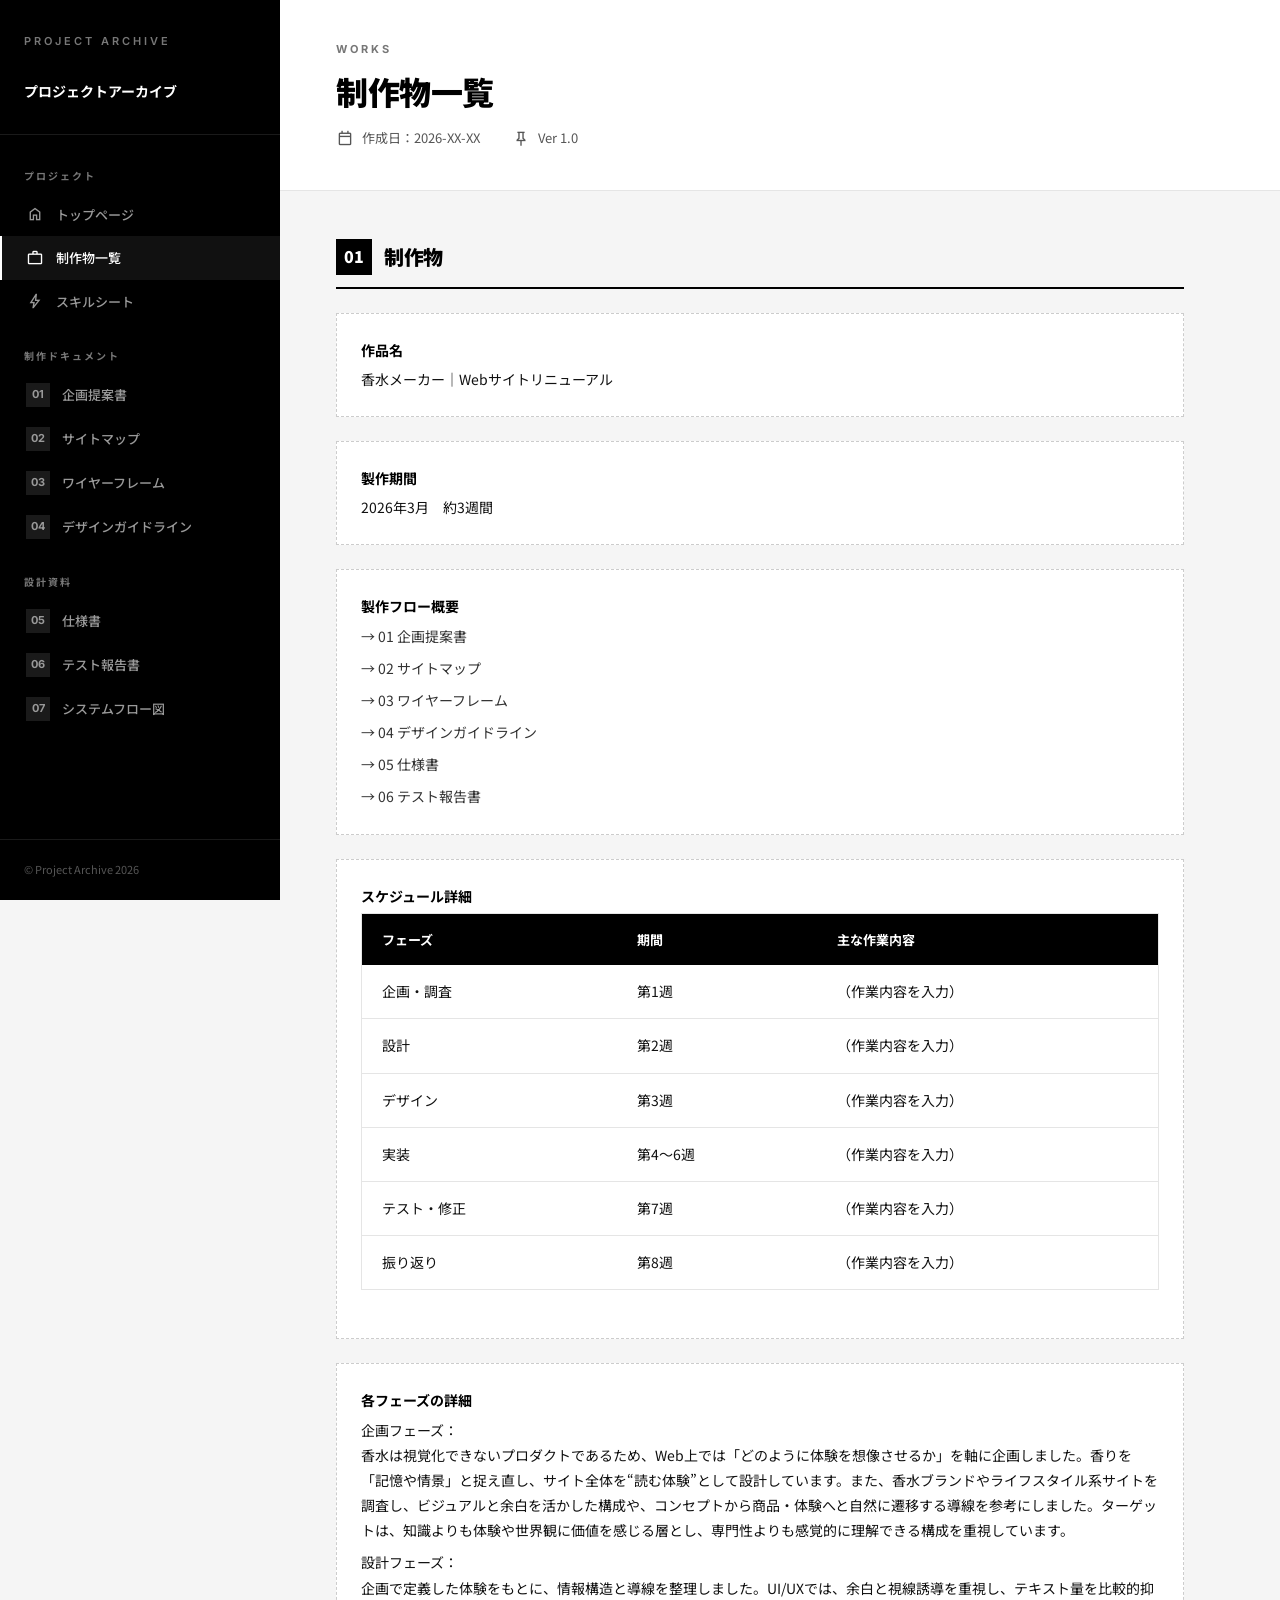
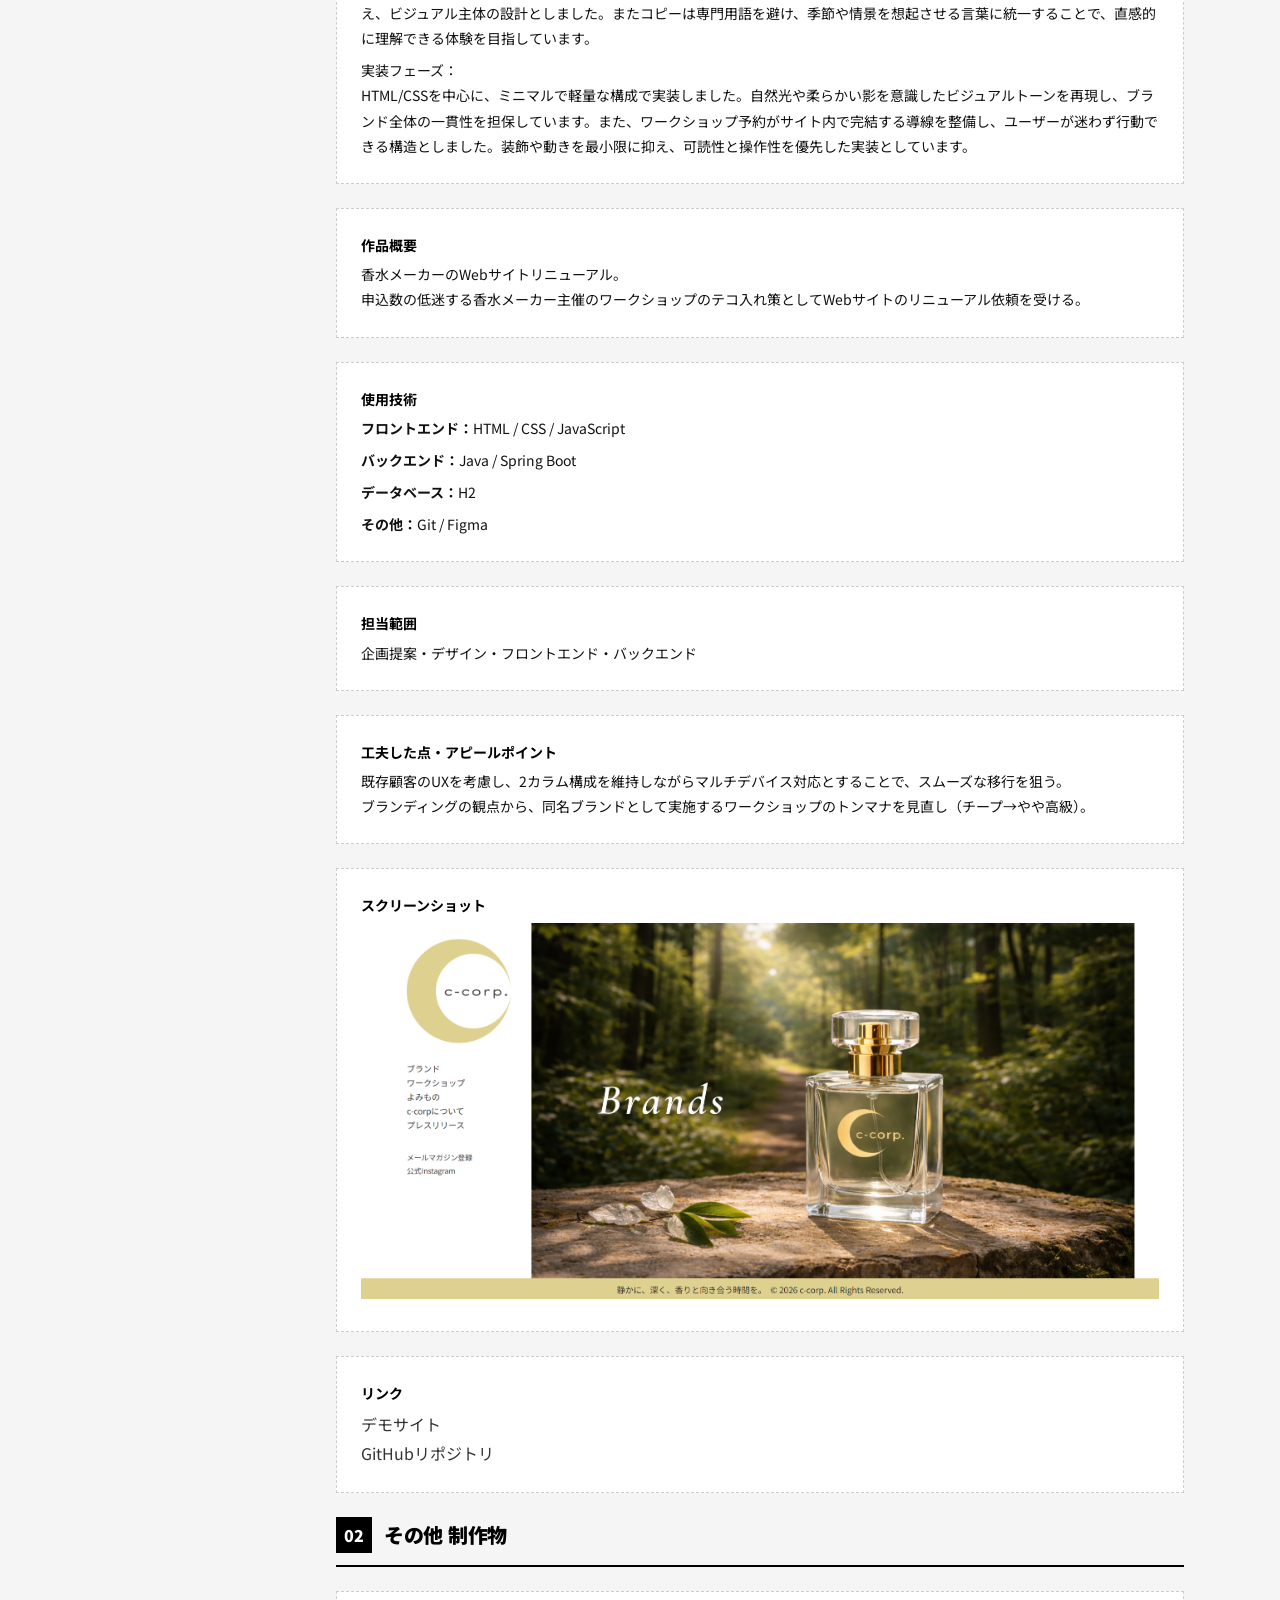
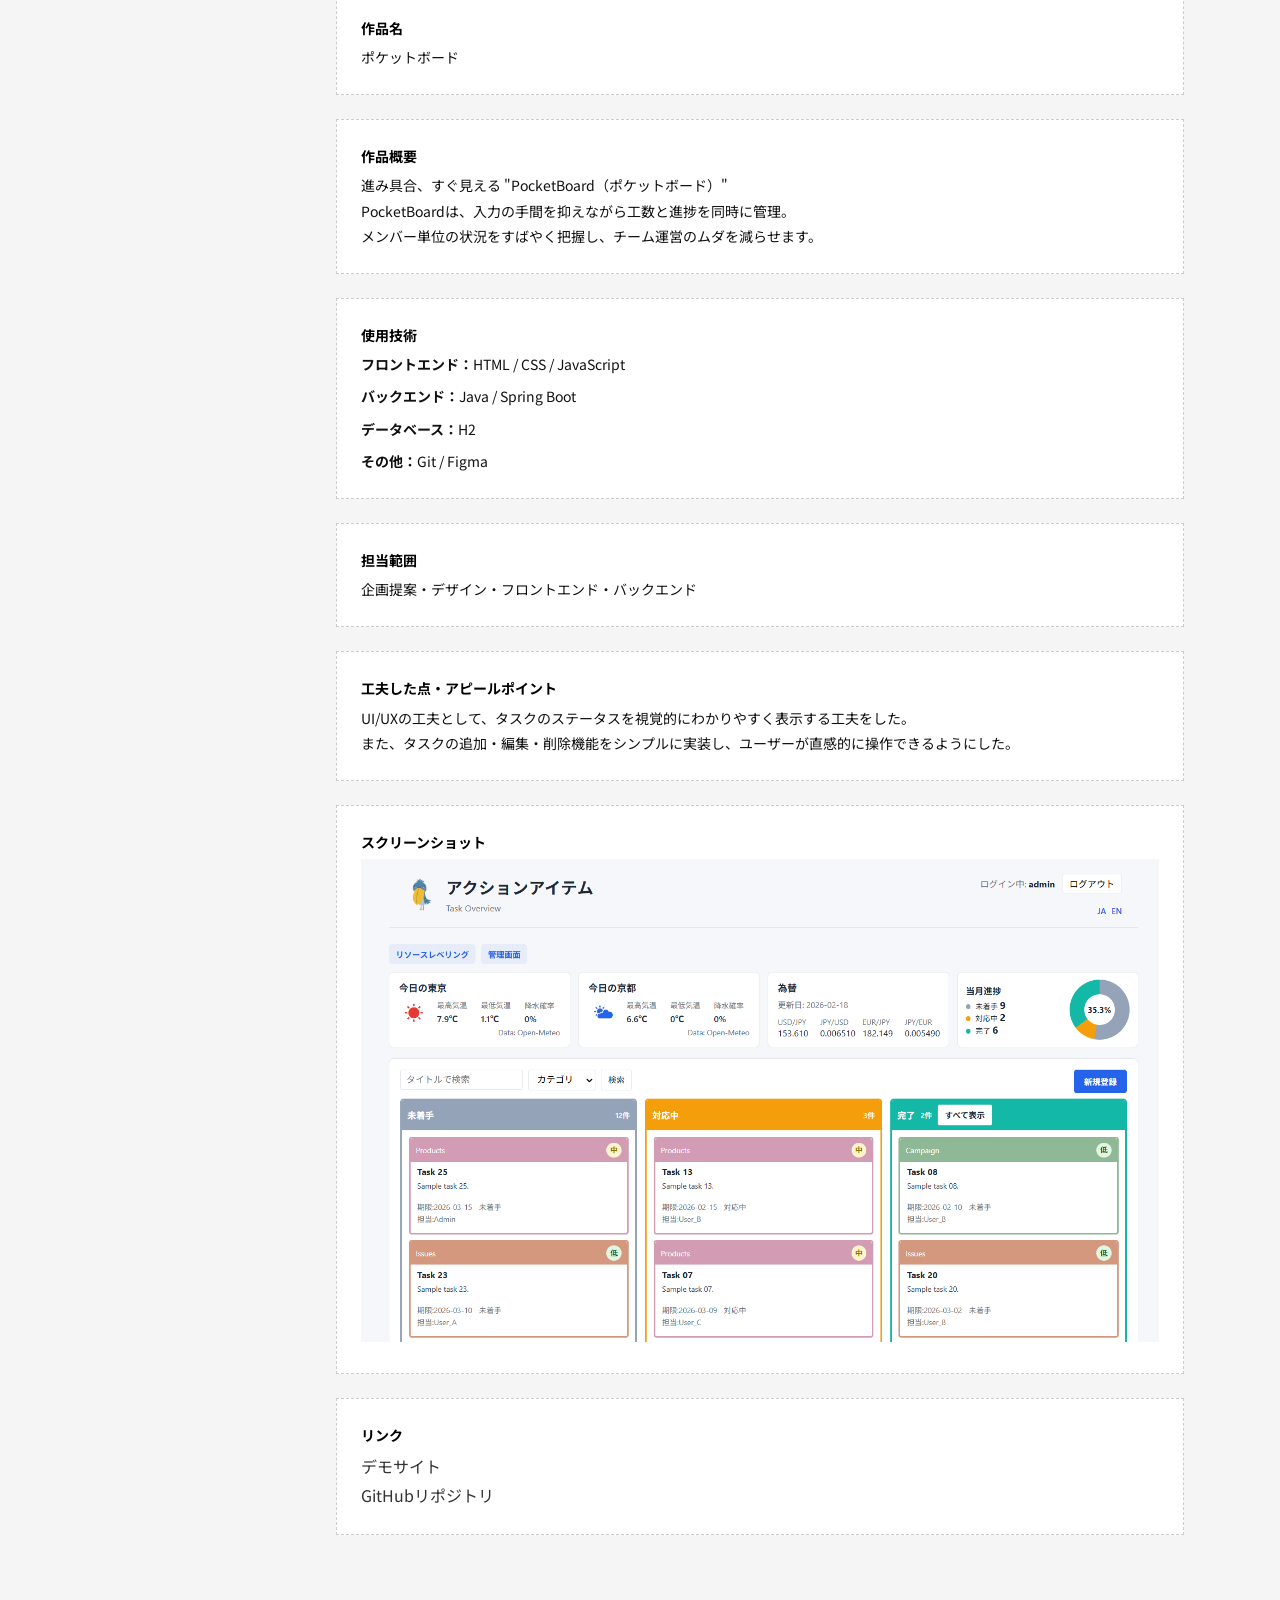
==== works.html @ fde3654e "システムフロー図追加" ====
<!DOCTYPE html>
<html lang="ja">

<head>
  <meta charset="UTF-8">
  <meta name="viewport" content="width=device-width, initial-scale=1.0">
  <title>制作物一覧 - プロジェクトアーカイブ</title>
  <link rel="stylesheet"
    href="https://fonts.googleapis.com/css2?family=Material+Symbols+Outlined:opsz,wght,FILL,GRAD@20..48,100..700,0..1,-50..200">
  <link rel="stylesheet" href="css/style.css">
</head>

<body>
  <button class="hamburger" aria-label="メニュー">
    <span></span><span></span><span></span>
  </button>

  <div class="page-wrapper">
    <aside class="sidebar" data-nav-level="root"></aside>

    <main class="main-content">
      <header class="doc-header">
        <div class="doc-category">WORKS</div>
        <h1 class="doc-title">制作物一覧</h1>
        <div class="doc-meta">
          <span><span class="material-symbols-outlined icon-sm">calendar_today</span> 作成日：2026-XX-XX</span>
          <span><span class="material-symbols-outlined icon-sm">push_pin</span> Ver 1.0</span>
        </div>
      </header>

      <div class="doc-body">


        <section class="section">
          <h2 class="section-title"><span class="section-icon"><span class="nav-number">01</span></span> 制作物</h2>

          <div class="fill-block">
            <div class="fill-label">作品名</div>
            <p>香水メーカー｜Webサイトリニューアル</p>
          </div>
          <div class="fill-block">
            <div class="fill-label">製作期間</div>
            <p>2026年3月　約3週間</p>
          </div>
          <div class="fill-block">
            <div class="fill-label">製作フロー概要</div>
            <p><a href="./docs/01-proposal.html">→ 01 企画提案書</a></p>
            <p><a href="./docs/02-sitemap.html">→ 02 サイトマップ</a></p>
            <p><a href="./docs/03-wireframe.html">→ 03 ワイヤーフレーム</a></p>
            <p><a href="./docs/04-design-guide.html">→ 04 デザインガイドライン</a></p>
            <p><a href="./docs/05-specification.html">→ 05 仕様書</a></p>
            <p><a href="./docs/06-test-report.html">→ 06 テスト報告書</a></p>
          </div>
          <div class="fill-block">
            <div class="fill-label">スケジュール詳細</div>
            <table class="doc-table">
              <thead>
                <tr>
                  <th>フェーズ</th>
                  <th>期間</th>
                  <th>主な作業内容</th>
                </tr>
              </thead>
              <tbody>
                <tr>
                  <td>企画・調査</td>
                  <td>第1週</td>
                  <td>（作業内容を入力）</td>
                </tr>
                <tr>
                  <td>設計</td>
                  <td>第2週</td>
                  <td>（作業内容を入力）</td>
                </tr>
                <tr>
                  <td>デザイン</td>
                  <td>第3週</td>
                  <td>（作業内容を入力）</td>
                </tr>
                <tr>
                  <td>実装</td>
                  <td>第4〜6週</td>
                  <td>（作業内容を入力）</td>
                </tr>
                <tr>
                  <td>テスト・修正</td>
                  <td>第7週</td>
                  <td>（作業内容を入力）</td>
                </tr>
                <tr>
                  <td>振り返り</td>
                  <td>第8週</td>
                  <td>（作業内容を入力）</td>
                </tr>
              </tbody>
            </table>
          </div>
          <div class="fill-block">
            <div class="fill-label">各フェーズの詳細</div>
            <p>
              企画フェーズ：<br>香水は視覚化できないプロダクトであるため、Web上では「どのように体験を想像させるか」を軸に企画しました。香りを「記憶や情景」と捉え直し、サイト全体を“読む体験”として設計しています。また、香水ブランドやライフスタイル系サイトを調査し、ビジュアルと余白を活かした構成や、コンセプトから商品・体験へと自然に遷移する導線を参考にしました。ターゲットは、知識よりも体験や世界観に価値を感じる層とし、専門性よりも感覚的に理解できる構成を重視しています。
            </p>
            <p>
              設計フェーズ：<br>企画で定義した体験をもとに、情報構造と導線を整理しました。UI/UXでは、余白と視線誘導を重視し、テキスト量を比較的抑え、ビジュアル主体の設計としました。またコピーは専門用語を避け、季節や情景を想起させる言葉に統一することで、直感的に理解できる体験を目指しています。
            </p>
            <p>
              実装フェーズ：<br>HTML/CSSを中心に、ミニマルで軽量な構成で実装しました。自然光や柔らかい影を意識したビジュアルトーンを再現し、ブランド全体の一貫性を担保しています。また、ワークショップ予約がサイト内で完結する導線を整備し、ユーザーが迷わず行動できる構造としました。装飾や動きを最小限に抑え、可読性と操作性を優先した実装としています。
            </p>
          </div>

          <div class="fill-block">
            <div class="fill-label">作品概要</div>
            <p>香水メーカーのWebサイトリニューアル。<br>
              申込数の低迷する香水メーカー主催のワークショップのテコ入れ策としてWebサイトのリニューアル依頼を受ける。</p>
          </div>

          <div class="fill-block">
            <div class="fill-label">使用技術</div>
            <p><strong>フロントエンド：</strong>HTML / CSS / JavaScript</p>
            <p><strong>バックエンド：</strong>Java / Spring Boot</p>
            <p><strong>データベース：</strong>H2</p>
            <p><strong>その他：</strong>Git / Figma</p>
          </div>

          <div class="fill-block">
            <div class="fill-label">担当範囲</div>
            <p>企画提案・デザイン・フロントエンド・バックエンド</p>
          </div>

          <div class="fill-block">
            <div class="fill-label">工夫した点・アピールポイント</div>
            <p>
              既存顧客のUXを考慮し、2カラム構成を維持しながらマルチデバイス対応とすることで、スムーズな移行を狙う。<br>
              ブランディングの観点から、同名ブランドとして実施するワークショップのトンマナを見直し（チープ→やや高級）。
            </p>
          </div>

          <div class="fill-block">
            <div class="fill-label">スクリーンショット</div>
            <img src="image/SS_ccorp.png">
          </div>

          <div class="fill-block">
            <div class="fill-label">リンク</div>
            <a href="https://202510-aw-noguchi.github.io/perfume_202603/index.html">デモサイト</a><br>
            <a href="#">GitHubリポジトリ</a>
          </div>

          <h2 class="section-title"><span class="section-icon"><span class="nav-number">02</span></span>その他 制作物</h2>

          <div class="fill-block">
            <div class="fill-label">作品名</div>
            <p>ポケットボード</p>
          </div>

          <div class="fill-block">
            <div class="fill-label">作品概要</div>
            <p>進み具合、すぐ見える "PocketBoard（ポケットボード）"<br>
              PocketBoardは、入力の手間を抑えながら工数と進捗を同時に管理。<br>
              メンバー単位の状況をすばやく把握し、チーム運営のムダを減らせます。</p>
          </div>

          <div class="fill-block">
            <div class="fill-label">使用技術</div>
            <p><strong>フロントエンド：</strong>HTML / CSS / JavaScript</p>
            <p><strong>バックエンド：</strong>Java / Spring Boot</p>
            <p><strong>データベース：</strong>H2</p>
            <p><strong>その他：</strong>Git / Figma</p>
          </div>

          <div class="fill-block">
            <div class="fill-label">担当範囲</div>
            <p>企画提案・デザイン・フロントエンド・バックエンド</p>
          </div>

          <div class="fill-block">
            <div class="fill-label">工夫した点・アピールポイント</div>
            <p>
              UI/UXの工夫として、タスクのステータスを視覚的にわかりやすく表示する工夫をした。<br>
              また、タスクの追加・編集・削除機能をシンプルに実装し、ユーザーが直感的に操作できるようにした。
            </p>
          </div>

          <div class="fill-block">
            <div class="fill-label">スクリーンショット</div>
            <img src="image/SS_pocketboard.png">
          </div>

          <div class="fill-block">
            <div class="fill-label">リンク</div>
            <a href="#">デモサイト</a><br>
            <a href="https://github.com/202510-aw-noguchi/Task-List">GitHubリポジトリ</a>
          </div>
        </section>

      </div>
    </main>
  </div>

  <script src="js/main.js"></script>
</body>

</html>
---- css/style.css ----
/* ============================================================
    プロジェクトアーカイブテンプレート 共通CSS
    Modern Simple Design - Black, White, Gray
   ============================================================ */

@import url('https://fonts.googleapis.com/css2?family=Noto+Sans+JP:wght@300;400;500;700;900&family=Inter:wght@400;500;600;700;800&display=swap');

/* --- CSS Variables --- */
:root {
  --black: #000000;
  --gray-900: #111111;
  --gray-800: #1a1a1a;
  --gray-700: #333333;
  --gray-600: #555555;
  --gray-500: #777777;
  --gray-400: #999999;
  --gray-300: #cccccc;
  --gray-200: #e5e5e5;
  --gray-100: #f5f5f5;
  --white: #ffffff;
  --text: var(--gray-900);
  --text-light: var(--gray-600);
  --text-muted: var(--gray-400);
  --bg: var(--white);
  --bg-gray: var(--gray-100);
  --border: var(--gray-200);
  --border-dark: var(--gray-300);
  --font-ja: 'Noto Sans JP', sans-serif;
  --font-en: 'Inter', sans-serif;
  --sidebar-width: 280px;
}

/* --- Reset & Base --- */
*, *::before, *::after { box-sizing: border-box; margin: 0; padding: 0; }

html { font-size: 16px; scroll-behavior: smooth; }

body {
  font-family: var(--font-ja);
  color: var(--text);
  background: var(--bg-gray);
  line-height: 1.8;
  -webkit-font-smoothing: antialiased;
}

img { max-width: 100%; height: auto; }
a { color: var(--gray-700); text-decoration: none; transition: color 0.2s; }
a:hover { color: var(--black); }
p + p { margin-top: 0.5em; }

/* --- Layout --- */
.page-wrapper {
  display: flex;
  min-height: 100vh;
}

/* --- Sidebar --- */
.sidebar {
  position: fixed;
  top: 0;
  left: 0;
  width: var(--sidebar-width);
  height: 100vh;
  background: var(--black);
  color: var(--white);
  overflow-y: auto;
  z-index: 100;
  display: flex;
  flex-direction: column;
}

.sidebar-header {
  padding: 32px 24px;
  border-bottom: 1px solid var(--gray-800);
}

.sidebar-header .logo {
  font-family: var(--font-en);
  font-size: 11px;
  font-weight: 600;
  letter-spacing: 3px;
  text-transform: uppercase;
  color: var(--gray-500);
  margin-bottom: 8px;
}

.sidebar-header .project-name {
  font-size: 14px;
  font-weight: 700;
  line-height: 1.5;
  color: var(--white);
}

.sidebar-nav {
  flex: 1;
  padding: 24px 0;
}

.sidebar-nav .nav-group {
  margin-bottom: 16px;
}

.sidebar-nav .nav-group-title {
  font-size: 10px;
  font-weight: 700;
  letter-spacing: 2px;
  text-transform: uppercase;
  color: var(--gray-500);
  padding: 8px 24px 8px;
}

.sidebar-nav a {
  display: flex;
  align-items: center;
  gap: 12px;
  padding: 10px 24px;
  color: var(--gray-400);
  font-size: 13px;
  font-weight: 500;
  transition: all 0.15s;
  border-left: 2px solid transparent;
}

.sidebar-nav a:hover {
  color: var(--white);
  background: var(--gray-900);
}

.sidebar-nav a.active {
  color: var(--white);
  background: var(--gray-900);
  border-left-color: var(--white);
}

.sidebar-nav .nav-number {
  display: inline-flex;
  align-items: center;
  justify-content: center;
  width: 24px;
  height: 24px;
  background: var(--gray-800);
  font-family: var(--font-en);
  font-size: 11px;
  font-weight: 700;
  flex-shrink: 0;
}

.sidebar-footer {
  padding: 20px 24px;
  border-top: 1px solid var(--gray-800);
  font-size: 11px;
  color: var(--gray-600);
}

/* --- Main Content --- */
.main-content {
  flex: 1;
  margin-left: var(--sidebar-width);
  min-width: 0;
}

/* --- Document Header --- */
.doc-header {
  background: var(--white);
  border-bottom: 1px solid var(--border);
  padding: 40px 56px;
}

.doc-header .doc-category {
  font-family: var(--font-en);
  font-size: 11px;
  font-weight: 700;
  letter-spacing: 3px;
  text-transform: uppercase;
  color: var(--gray-500);
  margin-bottom: 12px;
}

.doc-header .doc-title {
  font-size: 32px;
  font-weight: 900;
  line-height: 1.2;
  color: var(--black);
  margin-bottom: 16px;
  letter-spacing: -0.5px;
}

.doc-header .doc-meta {
  display: flex;
  gap: 32px;
  font-size: 13px;
  color: var(--text-light);
}

.doc-header .doc-meta span {
  display: flex;
  align-items: center;
  gap: 8px;
}

/* --- Document Body --- */
.doc-body {
  padding: 48px 56px 96px;
  max-width: 960px;
}

/* --- Section --- */
.section {
  margin-bottom: 56px;
}

.section-title {
  font-size: 20px;
  font-weight: 900;
  color: var(--black);
  margin-bottom: 24px;
  padding-bottom: 12px;
  border-bottom: 2px solid var(--black);
  display: flex;
  align-items: center;
  gap: 12px;
  letter-spacing: -0.3px;
}

.section-title .section-icon {
  display: inline-flex;
  align-items: center;
  justify-content: center;
  width: 36px;
  height: 36px;
  background: var(--black);
  color: var(--white);
  font-size: 16px;
  flex-shrink: 0;
}

.subsection {
  margin-bottom: 36px;
}

.subsection-title {
  font-size: 16px;
  font-weight: 700;
  color: var(--text);
  margin-bottom: 16px;
  padding-left: 16px;
  border-left: 3px solid var(--black);
}

/* --- Fill Block (Template Input Area) --- */
.fill-block {
  background: var(--white);
  border: 1px dashed var(--gray-300);
  padding: 24px;
  margin-bottom: 24px;
  transition: border-color 0.2s;
}

.fill-block:hover {
  border-color: var(--gray-500);
}

.fill-block.completed {
  border-style: solid;
  border-color: var(--gray-700);
  background: var(--gray-100);
}

.fill-label {
  font-size: 14px;
  font-weight: 700;
  color: var(--black);
  margin-bottom: 4px;
  display: flex;
  align-items: center;
  gap: 8px;
}

.fill-label .required {
  font-size: 10px;
  font-weight: 700;
  color: var(--white);
  background: var(--black);
  padding: 2px 8px;
}

.fill-label .optional {
  font-size: 10px;
  font-weight: 700;
  color: var(--white);
  background: var(--gray-500);
  padding: 2px 8px;
}

.fill-block p {
  font-size: 14px;
  font-weight: 400;
}

.fill-hint {
  font-size: 13px;
  color: var(--text-light);
  margin-bottom: 12px;
  line-height: 1.6;
}

.fill-content {
  background: var(--gray-100);
  border: 1px solid var(--border);
  padding: 16px 20px;
  min-height: 48px;
  font-size: 14px;
  line-height: 1.7;
  color: var(--text-muted);
}

.fill-content p {
  margin-bottom: 8px;
}

.fill-content p:last-child {
  margin-bottom: 0;
}

/* Align server-side scope list with paragraph left edge */
.app-scope-list {
  margin: 0;
  padding-left: 0;
  list-style-position: inside;
  font-size: 14px;
  font-weight: 400;
}

.app-scope-list > li {
  margin-bottom: 8px;
}

.app-scope-list > li > ul {
  margin: 4px 0 0;
  padding-left: 1.5em;
}

.ascii-diagram {
  overflow-x: auto;
}

.ascii-diagram pre {
  font-family: 'Courier New', Courier, monospace;
  white-space: pre;
  font-size: 13px;
  line-height: 1.4;
  margin: 0;
  overflow-x: auto;
}

.code-block {
  overflow-x: auto;
}

.code-block pre {
  font-family: 'Courier New', Courier, monospace;
  white-space: pre;
  font-size: 13px;
  line-height: 1.6;
  margin: 0;
  overflow-x: auto;
}

.code-block .comment {
  color: #6a9955;
}

.code-block .keyword {
  color: #569cd6;
  font-weight: bold;
}

/* --- Prompt Box (Gemini Style) --- */
.prompt-box {
  background: linear-gradient(135deg, #4285F4 0%, #9B72CB 50%, #D96570 100%);
  border: none;
  padding: 24px;
  margin-top: 16px;
  font-size: 13px;
  color: white;
}

.prompt-box .prompt-title {
  font-weight: 700;
  color: white;
  margin-bottom: 12px;
  display: flex;
  align-items: center;
  gap: 8px;
  font-size: 12px;
  letter-spacing: 1px;
  text-transform: uppercase;
}

.prompt-box .prompt-text {
  background: rgba(0, 0, 0, 0.35);
  border: none;
  padding: 18px 20px;
  font-size: 13px;
  color: white;
  line-height: 1.8;
  white-space: pre-wrap;
  margin-top: 8px;
  cursor: pointer;
  transition: background 0.2s;
}

.prompt-box .prompt-text:hover {
  background: rgba(0, 0, 0, 0.45);
}

.prompt-box .prompt-note {
  font-size: 12px;
  color: rgba(255, 255, 255, 0.8);
  margin-top: 12px;
}

/* --- Table --- */
.doc-table {
  width: 100%;
  border-collapse: collapse;
  font-size: 14px;
  margin-bottom: 24px;
  background: var(--white);
  border: 1px solid var(--border);
}

.doc-table thead th {
  background: var(--black);
  color: var(--white);
  font-weight: 700;
  padding: 14px 20px;
  text-align: left;
  font-size: 13px;
}

.doc-table tbody td {
  padding: 14px 20px;
  border-bottom: 1px solid var(--border);
  vertical-align: top;
}

.doc-table tbody tr:last-child td {
  border-bottom: none;
}

.doc-table tbody tr:hover {
  background: var(--gray-100);
}

/* template row */
.doc-table .template-row td {
  color: var(--text-muted);
  font-style: italic;
}

/* --- Status Badge --- */
.badge {
  display: inline-flex;
  align-items: center;
  padding: 4px 12px;
  font-size: 11px;
  font-weight: 700;
}

.badge-must { background: var(--black); color: var(--white); }
.badge-should { background: var(--gray-600); color: var(--white); }
.badge-could { background: var(--gray-300); color: var(--gray-700); }

/* --- Card Grid --- */
.card-grid {
  display: grid;
  grid-template-columns: repeat(auto-fill, minmax(280px, 1fr));
  gap: 24px;
  margin-bottom: 24px;
}

.card {
  background: var(--white);
  border: 1px solid var(--border);
  padding: 28px;
  transition: border-color 0.2s, transform 0.2s;
}

.card:hover {
  border-color: var(--gray-500);
  transform: translateY(-2px);
}

.card-title {
  font-size: 16px;
  font-weight: 700;
  color: var(--black);
  margin-bottom: 10px;
}

.card-text {
  font-size: 13px;
  color: var(--text-light);
  line-height: 1.7;
}

/* --- Info Box --- */
.info-box {
  padding: 20px 24px;
  margin-bottom: 24px;
  font-size: 14px;
  border-left: 3px solid var(--black);
  background: var(--gray-100);
}

.info-box.info { border-left-color: var(--gray-700); }
.info-box.success { border-left-color: var(--gray-500); background: var(--gray-100); }
.info-box.warning { border-left-color: var(--gray-400); background: var(--gray-100); }
.info-box.danger { border-left-color: var(--black); background: var(--gray-100); }

.info-box strong {
  display: block;
  margin-bottom: 6px;
}

/* --- External Link Box (fill-block style) --- */
.external-link-box {
  background: var(--white);
  border: 1px dashed var(--gray-300);
  padding: 24px;
  margin-bottom: 24px;
  transition: border-color 0.2s;
}

.external-link-box:hover {
  border-color: var(--gray-500);
}

.external-link-box .external-link-box-title {
  font-size: 14px;
  font-weight: 700;
  color: var(--black);
  margin-bottom: 4px;
  display: flex;
  align-items: center;
  gap: 8px;
}

.external-link-box .external-link-box-title .material-symbols-outlined {
  font-size: 18px;
  color: var(--gray-500);
}

.external-link-box .external-link-box-desc {
  font-size: 13px;
  color: var(--text-light);
  margin-bottom: 12px;
  line-height: 1.6;
}

.external-link-box .external-link-input {
  display: inline-flex;
  align-items: stretch;
}

.external-link-box .external-link-input input {
  font-size: 13px;
  color: var(--text-muted);
  font-family: var(--font-en);
  background: var(--gray-100);
  border: 1px solid var(--border);
  padding: 0 14px;
  height: 40px;
  min-width: 280px;
  outline: none;
}

.external-link-box .external-link-input input:focus {
  border-color: var(--gray-400);
}

.external-link-box .link-btn {
  display: inline-flex;
  align-items: center;
  gap: 6px;
  background: var(--black);
  color: var(--white);
  padding: 0 16px;
  height: 40px;
  font-size: 13px;
  font-weight: 600;
  text-decoration: none;
  transition: background 0.2s;
  white-space: nowrap;
  margin-left: -1px;
}

.external-link-box .link-btn:hover {
  background: var(--gray-700);
  color: var(--white);
}

.external-link-box .link-btn .material-symbols-outlined {
  font-size: 16px;
}

/* --- Flow Chart --- */
.flow-chart {
  display: flex;
  align-items: center;
  gap: 12px;
  flex-wrap: wrap;
  margin-bottom: 24px;
}

.flow-step {
  background: var(--black);
  color: var(--white);
  padding: 10px 24px;
  font-size: 13px;
  font-weight: 700;
  white-space: nowrap;
}

.flow-arrow {
  color: var(--gray-400);
  font-size: 18px;
}

/* --- Progress --- */
.progress-bar {
  display: flex;
  gap: 4px;
  margin-bottom: 28px;
}

.progress-step {
  flex: 1;
  height: 4px;
  background: var(--gray-200);
}

.progress-step.done {
  background: var(--black);
}

.progress-step.current {
  background: var(--gray-500);
}

/* --- TOC (Table of Contents) --- */
.toc {
  background: var(--white);
  border: 1px solid var(--border);
  padding: 28px;
  margin-bottom: 36px;
}

.toc-title {
  font-size: 14px;
  font-weight: 700;
  color: var(--black);
  margin-bottom: 16px;
}

.toc-list {
  list-style: none;
  counter-reset: toc-counter;
}

.toc-list li {
  counter-increment: toc-counter;
}

.toc-list li a {
  display: flex;
  align-items: center;
  gap: 12px;
  padding: 8px 0;
  color: var(--text);
  font-size: 14px;
  border-bottom: 1px solid var(--gray-100);
  transition: color 0.2s;
}

.toc-list li a:hover {
  color: var(--black);
}

.toc-list li a::before {
  content: counter(toc-counter, decimal-leading-zero);
  font-family: var(--font-en);
  font-size: 12px;
  font-weight: 700;
  color: var(--gray-500);
  width: 28px;
  flex-shrink: 0;
}

/* --- Hamburger (mobile) --- */
.hamburger {
  display: none;
  position: fixed;
  top: 16px;
  left: 16px;
  z-index: 200;
  width: 48px;
  height: 48px;
  background: var(--black);
  border: none;
  cursor: pointer;
  flex-direction: column;
  align-items: center;
  justify-content: center;
  gap: 6px;
}

.hamburger span {
  display: block;
  width: 20px;
  height: 2px;
  background: var(--white);
  transition: all 0.3s;
}

/* --- Icon --- */
.icon-sm {
  font-size: 18px;
}

/* --- Responsive --- */
@media (max-width: 1024px) {
  :root {
    --sidebar-width: 260px;
  }
  .doc-header, .doc-body {
    padding-left: 36px;
    padding-right: 36px;
  }
}

@media (max-width: 768px) {
  .hamburger {
    display: flex;
  }

  .sidebar {
    transform: translateX(-100%);
    transition: transform 0.3s;
  }

  .sidebar.open {
    transform: translateX(0);
  }

  .main-content {
    margin-left: 0;
  }

  .doc-header {
    padding: 28px 24px;
    padding-top: 80px;
  }

  .doc-header .doc-title {
    font-size: 24px;
  }

  .doc-body {
    padding: 28px 24px 72px;
  }

  .doc-header .doc-meta {
    flex-direction: column;
    gap: 6px;
  }

  .card-grid {
    grid-template-columns: 1fr;
  }

  .flow-chart {
    flex-direction: column;
    align-items: flex-start;
  }

  .flow-arrow {
    transform: rotate(90deg);
  }
}

/* --- Print --- */
@media print {
  .sidebar, .hamburger { display: none !important; }
  .main-content { margin-left: 0 !important; }
  .prompt-box { break-inside: avoid; }
  .fill-block { break-inside: avoid; border-style: solid; }
  .doc-header { border-bottom: 2px solid #000; }
}
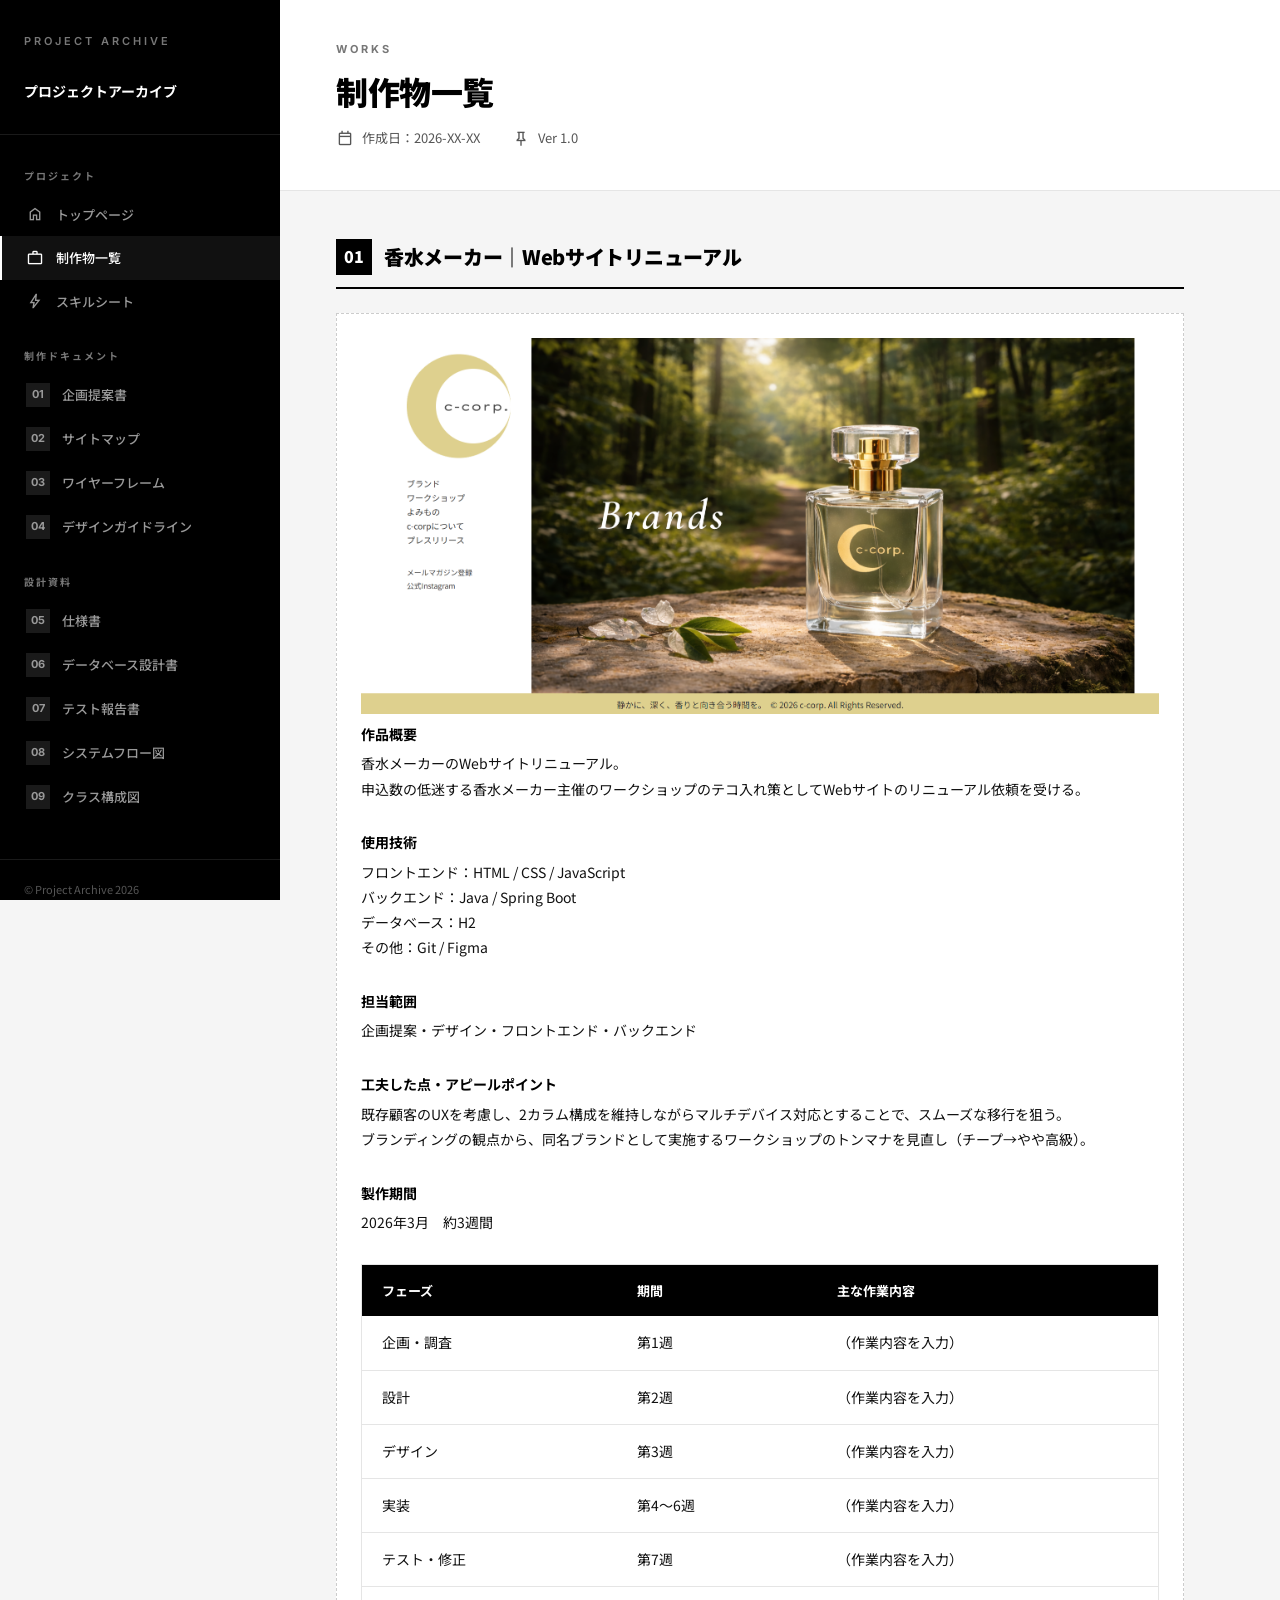
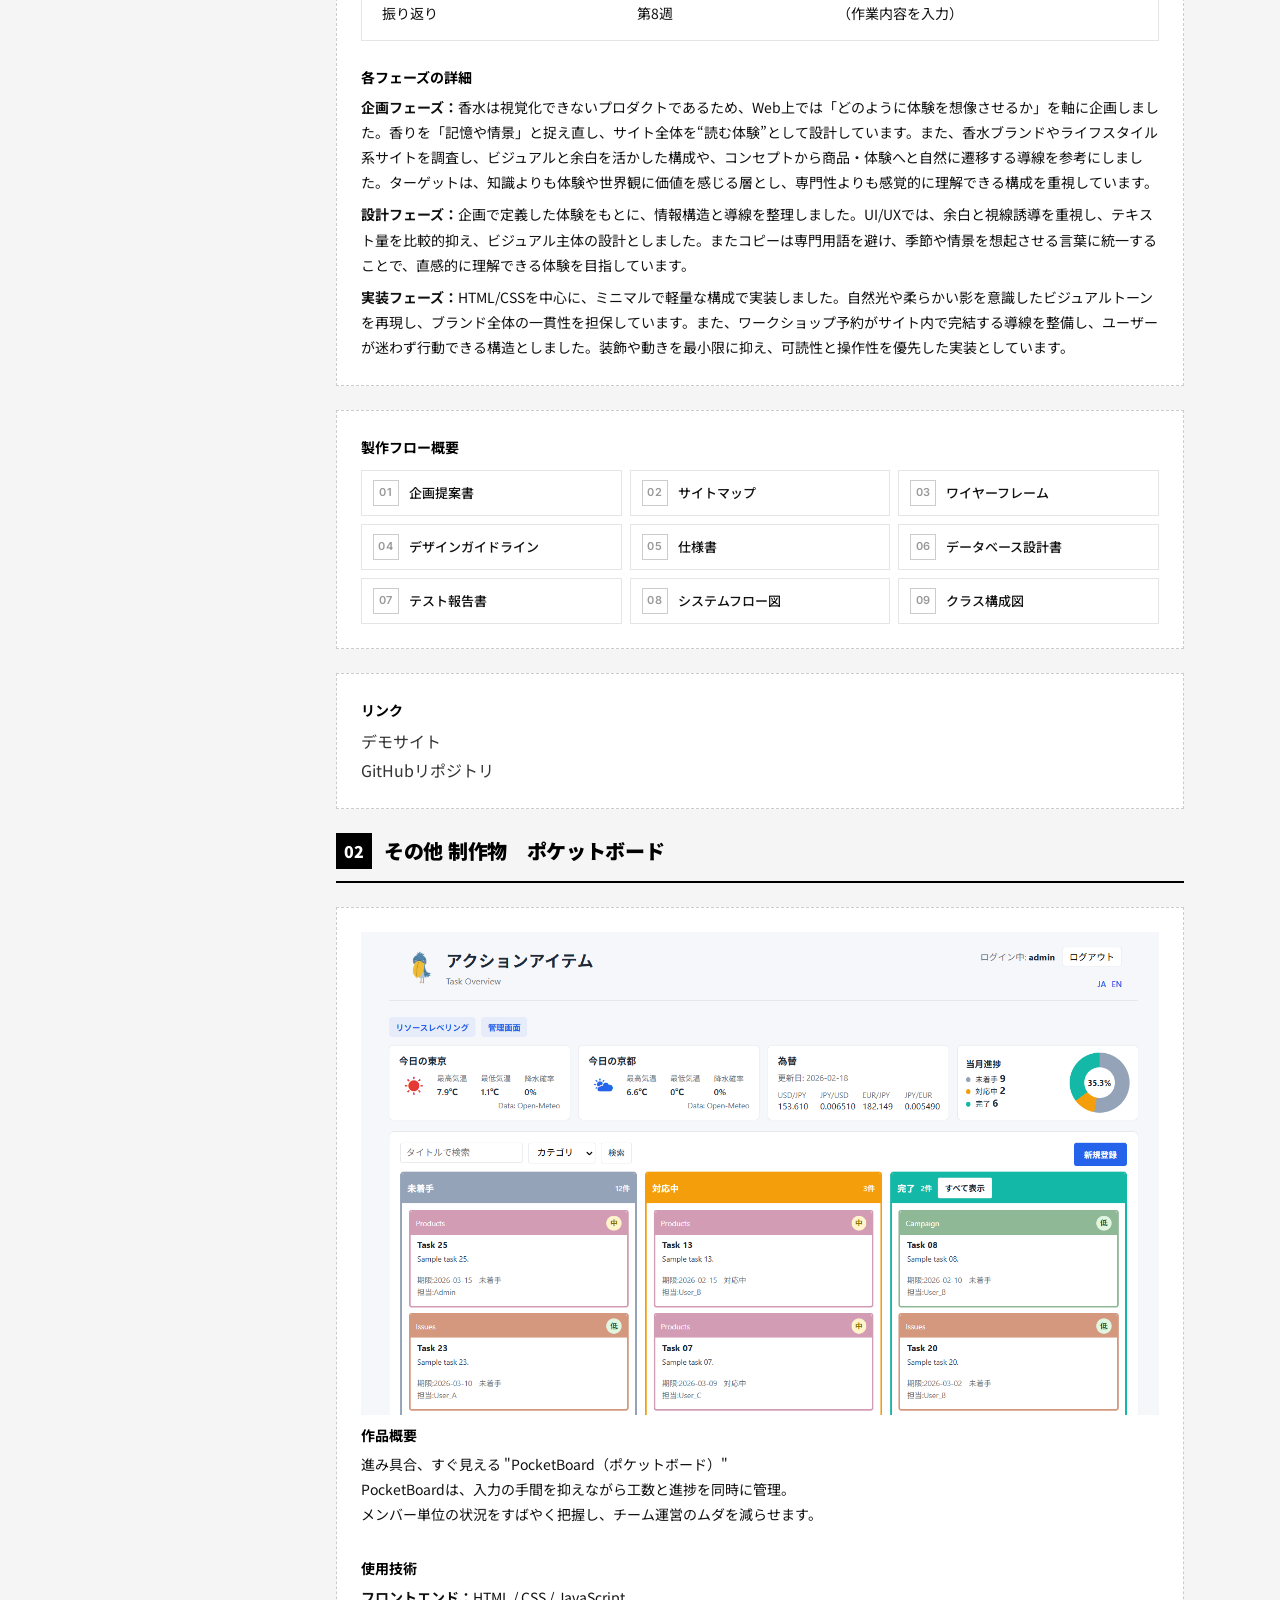
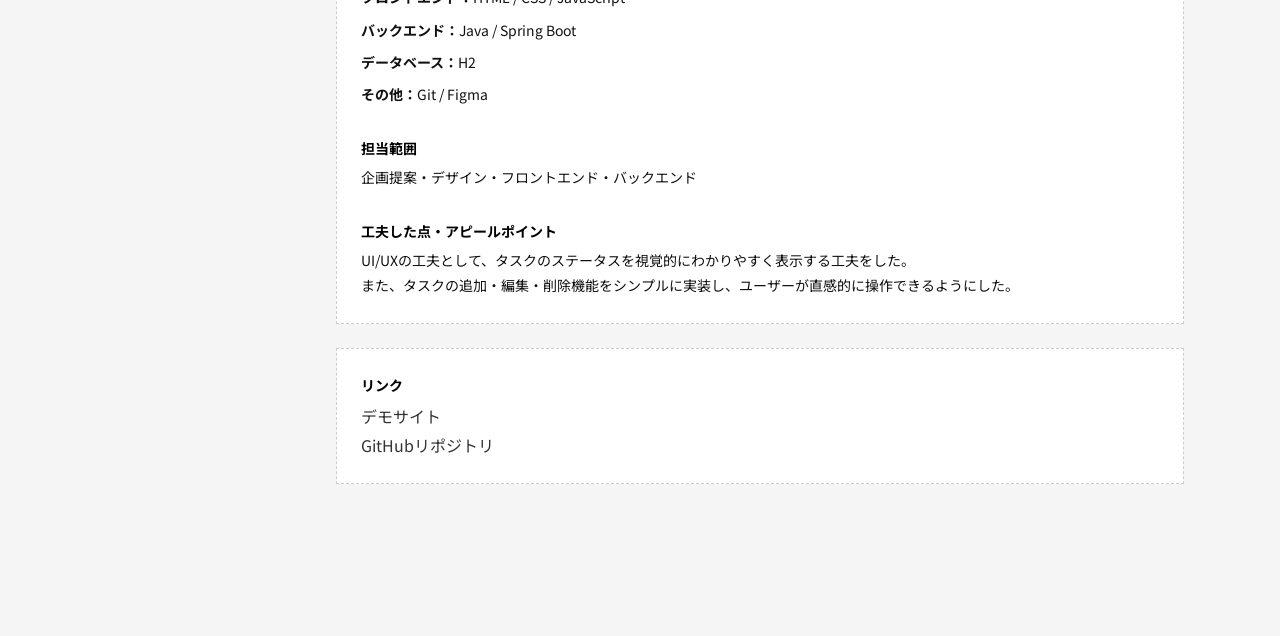
==== commit 4be3a7d6: "ナビゲーション調整" ====
--- a/works.html
+++ b/works.html
@@ -30,29 +30,37 @@
 
       <div class="doc-body">
 
-
         <section class="section">
-          <h2 class="section-title"><span class="section-icon"><span class="nav-number">01</span></span> 制作物</h2>
+          <h2 class="section-title"><span class="section-icon"><span class="nav-number">01</span></span>
+            香水メーカー｜Webサイトリニューアル</h2>
 
           <div class="fill-block">
-            <div class="fill-label">作品名</div>
-            <p>香水メーカー｜Webサイトリニューアル</p>
-          </div>
-          <div class="fill-block">
+            <img src="image/SS_ccorp.png">
+            <br>
+            <div class="fill-label">作品概要</div>
+            <p>香水メーカーのWebサイトリニューアル。<br>
+              申込数の低迷する香水メーカー主催のワークショップのテコ入れ策としてWebサイトのリニューアル依頼を受ける。</p>
+            <br>
+            <div class="fill-label">使用技術</div>
+            <p>
+              フロントエンド：HTML / CSS / JavaScript<br>
+              バックエンド：Java / Spring Boot<br>
+              データベース：H2<br>
+              その他：Git / Figma
+            </p>
+            <br>
+            <div class="fill-label">担当範囲</div>
+            <p>企画提案・デザイン・フロントエンド・バックエンド</p>
+            <br>
+            <div class="fill-label">工夫した点・アピールポイント</div>
+            <p>
+              既存顧客のUXを考慮し、2カラム構成を維持しながらマルチデバイス対応とすることで、スムーズな移行を狙う。<br>
+              ブランディングの観点から、同名ブランドとして実施するワークショップのトンマナを見直し（チープ→やや高級）。
+            </p>
+            <br>
             <div class="fill-label">製作期間</div>
             <p>2026年3月　約3週間</p>
-          </div>
-          <div class="fill-block">
-            <div class="fill-label">製作フロー概要</div>
-            <p><a href="./docs/01-proposal.html">→ 01 企画提案書</a></p>
-            <p><a href="./docs/02-sitemap.html">→ 02 サイトマップ</a></p>
-            <p><a href="./docs/03-wireframe.html">→ 03 ワイヤーフレーム</a></p>
-            <p><a href="./docs/04-design-guide.html">→ 04 デザインガイドライン</a></p>
-            <p><a href="./docs/05-specification.html">→ 05 仕様書</a></p>
-            <p><a href="./docs/06-test-report.html">→ 06 テスト報告書</a></p>
-          </div>
-          <div class="fill-block">
-            <div class="fill-label">スケジュール詳細</div>
+            <br>
             <table class="doc-table">
               <thead>
                 <tr>
@@ -94,50 +102,37 @@
                 </tr>
               </tbody>
             </table>
-          </div>
-          <div class="fill-block">
             <div class="fill-label">各フェーズの詳細</div>
             <p>
-              企画フェーズ：<br>香水は視覚化できないプロダクトであるため、Web上では「どのように体験を想像させるか」を軸に企画しました。香りを「記憶や情景」と捉え直し、サイト全体を“読む体験”として設計しています。また、香水ブランドやライフスタイル系サイトを調査し、ビジュアルと余白を活かした構成や、コンセプトから商品・体験へと自然に遷移する導線を参考にしました。ターゲットは、知識よりも体験や世界観に価値を感じる層とし、専門性よりも感覚的に理解できる構成を重視しています。
+              <strong>企画フェーズ：</strong>香水は視覚化できないプロダクトであるため、Web上では「どのように体験を想像させるか」を軸に企画しました。香りを「記憶や情景」と捉え直し、サイト全体を“読む体験”として設計しています。また、香水ブランドやライフスタイル系サイトを調査し、ビジュアルと余白を活かした構成や、コンセプトから商品・体験へと自然に遷移する導線を参考にしました。ターゲットは、知識よりも体験や世界観に価値を感じる層とし、専門性よりも感覚的に理解できる構成を重視しています。
             </p>
             <p>
-              設計フェーズ：<br>企画で定義した体験をもとに、情報構造と導線を整理しました。UI/UXでは、余白と視線誘導を重視し、テキスト量を比較的抑え、ビジュアル主体の設計としました。またコピーは専門用語を避け、季節や情景を想起させる言葉に統一することで、直感的に理解できる体験を目指しています。
+              <strong>設計フェーズ：</strong>企画で定義した体験をもとに、情報構造と導線を整理しました。UI/UXでは、余白と視線誘導を重視し、テキスト量を比較的抑え、ビジュアル主体の設計としました。またコピーは専門用語を避け、季節や情景を想起させる言葉に統一することで、直感的に理解できる体験を目指しています。
             </p>
             <p>
-              実装フェーズ：<br>HTML/CSSを中心に、ミニマルで軽量な構成で実装しました。自然光や柔らかい影を意識したビジュアルトーンを再現し、ブランド全体の一貫性を担保しています。また、ワークショップ予約がサイト内で完結する導線を整備し、ユーザーが迷わず行動できる構造としました。装飾や動きを最小限に抑え、可読性と操作性を優先した実装としています。
+              <strong>実装フェーズ：</strong>HTML/CSSを中心に、ミニマルで軽量な構成で実装しました。自然光や柔らかい影を意識したビジュアルトーンを再現し、ブランド全体の一貫性を担保しています。また、ワークショップ予約がサイト内で完結する導線を整備し、ユーザーが迷わず行動できる構造としました。装飾や動きを最小限に抑え、可読性と操作性を優先した実装としています。
             </p>
           </div>
 
           <div class="fill-block">
-            <div class="fill-label">作品概要</div>
-            <p>香水メーカーのWebサイトリニューアル。<br>
-              申込数の低迷する香水メーカー主催のワークショップのテコ入れ策としてWebサイトのリニューアル依頼を受ける。</p>
-          </div>
-
-          <div class="fill-block">
-            <div class="fill-label">使用技術</div>
-            <p><strong>フロントエンド：</strong>HTML / CSS / JavaScript</p>
-            <p><strong>バックエンド：</strong>Java / Spring Boot</p>
-            <p><strong>データベース：</strong>H2</p>
-            <p><strong>その他：</strong>Git / Figma</p>
-          </div>
-
-          <div class="fill-block">
-            <div class="fill-label">担当範囲</div>
-            <p>企画提案・デザイン・フロントエンド・バックエンド</p>
-          </div>
-
-          <div class="fill-block">
-            <div class="fill-label">工夫した点・アピールポイント</div>
-            <p>
-              既存顧客のUXを考慮し、2カラム構成を維持しながらマルチデバイス対応とすることで、スムーズな移行を狙う。<br>
-              ブランディングの観点から、同名ブランドとして実施するワークショップのトンマナを見直し（チープ→やや高級）。
-            </p>
-          </div>
-
-          <div class="fill-block">
-            <div class="fill-label">スクリーンショット</div>
-            <img src="image/SS_ccorp.png">
+            <div class="fill-label">製作フロー概要</div>
+            <ul class="flow-links">
+              <li><a href="./docs/01-proposal.html"><span class="flow-links-num">01</span><span>企画提案書</span></a></li>
+              <li><a href="./docs/02-sitemap.html"><span class="flow-links-num">02</span><span>サイトマップ</span></a></li>
+              <li><a href="./docs/03-wireframe.html"><span class="flow-links-num">03</span><span>ワイヤーフレーム</span></a>
+              </li>
+              <li><a href="./docs/04-design-guide.html"><span
+                    class="flow-links-num">04</span><span>デザインガイドライン</span></a></li>
+              <li><a href="./docs/05-specification.html"><span class="flow-links-num">05</span><span>仕様書</span></a></li>
+              <li><a href="./docs/06-db-design.html"><span class="flow-links-num">06</span><span>データベース設計書</span></a>
+              </li>
+              <li><a href="./docs/07-test-report.html"><span class="flow-links-num">07</span><span>テスト報告書</span></a>
+              </li>
+              <li><a href="./docs/08-system-flow.html"><span class="flow-links-num">08</span><span>システムフロー図</span></a>
+              </li>
+              <li><a href="./docs/09-class-diagram.html"><span class="flow-links-num">09</span><span>クラス構成図</span></a>
+              </li>
+            </ul>
           </div>
 
           <div class="fill-block">
@@ -146,44 +141,31 @@
             <a href="#">GitHubリポジトリ</a>
           </div>
 
-          <h2 class="section-title"><span class="section-icon"><span class="nav-number">02</span></span>その他 制作物</h2>
+          <h2 class="section-title"><span class="section-icon"><span class="nav-number">02</span></span>その他 制作物　ポケットボード
+          </h2>
 
           <div class="fill-block">
-            <div class="fill-label">作品名</div>
-            <p>ポケットボード</p>
-          </div>
-
-          <div class="fill-block">
+            <img src="image/SS_pocketboard.png">
+            <br>
             <div class="fill-label">作品概要</div>
             <p>進み具合、すぐ見える "PocketBoard（ポケットボード）"<br>
               PocketBoardは、入力の手間を抑えながら工数と進捗を同時に管理。<br>
               メンバー単位の状況をすばやく把握し、チーム運営のムダを減らせます。</p>
-          </div>
-
-          <div class="fill-block">
+            <br>
             <div class="fill-label">使用技術</div>
             <p><strong>フロントエンド：</strong>HTML / CSS / JavaScript</p>
             <p><strong>バックエンド：</strong>Java / Spring Boot</p>
             <p><strong>データベース：</strong>H2</p>
             <p><strong>その他：</strong>Git / Figma</p>
-          </div>
-
-          <div class="fill-block">
+            <br>
             <div class="fill-label">担当範囲</div>
             <p>企画提案・デザイン・フロントエンド・バックエンド</p>
-          </div>
-
-          <div class="fill-block">
+            <br>
             <div class="fill-label">工夫した点・アピールポイント</div>
             <p>
               UI/UXの工夫として、タスクのステータスを視覚的にわかりやすく表示する工夫をした。<br>
               また、タスクの追加・編集・削除機能をシンプルに実装し、ユーザーが直感的に操作できるようにした。
             </p>
-          </div>
-
-          <div class="fill-block">
-            <div class="fill-label">スクリーンショット</div>
-            <img src="image/SS_pocketboard.png">
           </div>
 
           <div class="fill-block">
--- a/css/style.css
+++ b/css/style.css
@@ -628,6 +628,55 @@
   font-size: 18px;
 }
 
+/* --- Works Flow Links --- */
+.flow-links {
+  list-style: none;
+  margin: 10px 0 0;
+  padding: 0;
+  display: grid;
+  grid-template-columns: repeat(auto-fit, minmax(220px, 1fr));
+  gap: 8px;
+}
+
+.flow-links li {
+  margin: 0;
+}
+
+.flow-links a {
+  display: flex;
+  align-items: center;
+  gap: 10px;
+  padding: 9px 11px;
+  border: 1px solid var(--gray-200);
+  background: var(--white);
+  color: var(--text);
+  font-size: 13px;
+  font-weight: 500;
+  line-height: 1.4;
+  transition: border-color 0.2s, color 0.2s;
+}
+
+.flow-links a:hover {
+  border-color: var(--gray-500);
+  color: var(--black);
+}
+
+.flow-links-num {
+  display: inline-flex;
+  align-items: center;
+  justify-content: center;
+  width: 26px;
+  height: 26px;
+  border: 1px solid var(--gray-300);
+  background: transparent;
+  color: var(--text-muted);
+  font-family: var(--font-en);
+  font-size: 11px;
+  font-weight: 600;
+  letter-spacing: 0.06em;
+  flex-shrink: 0;
+}
+
 /* --- Progress --- */
 .progress-bar {
   display: flex;
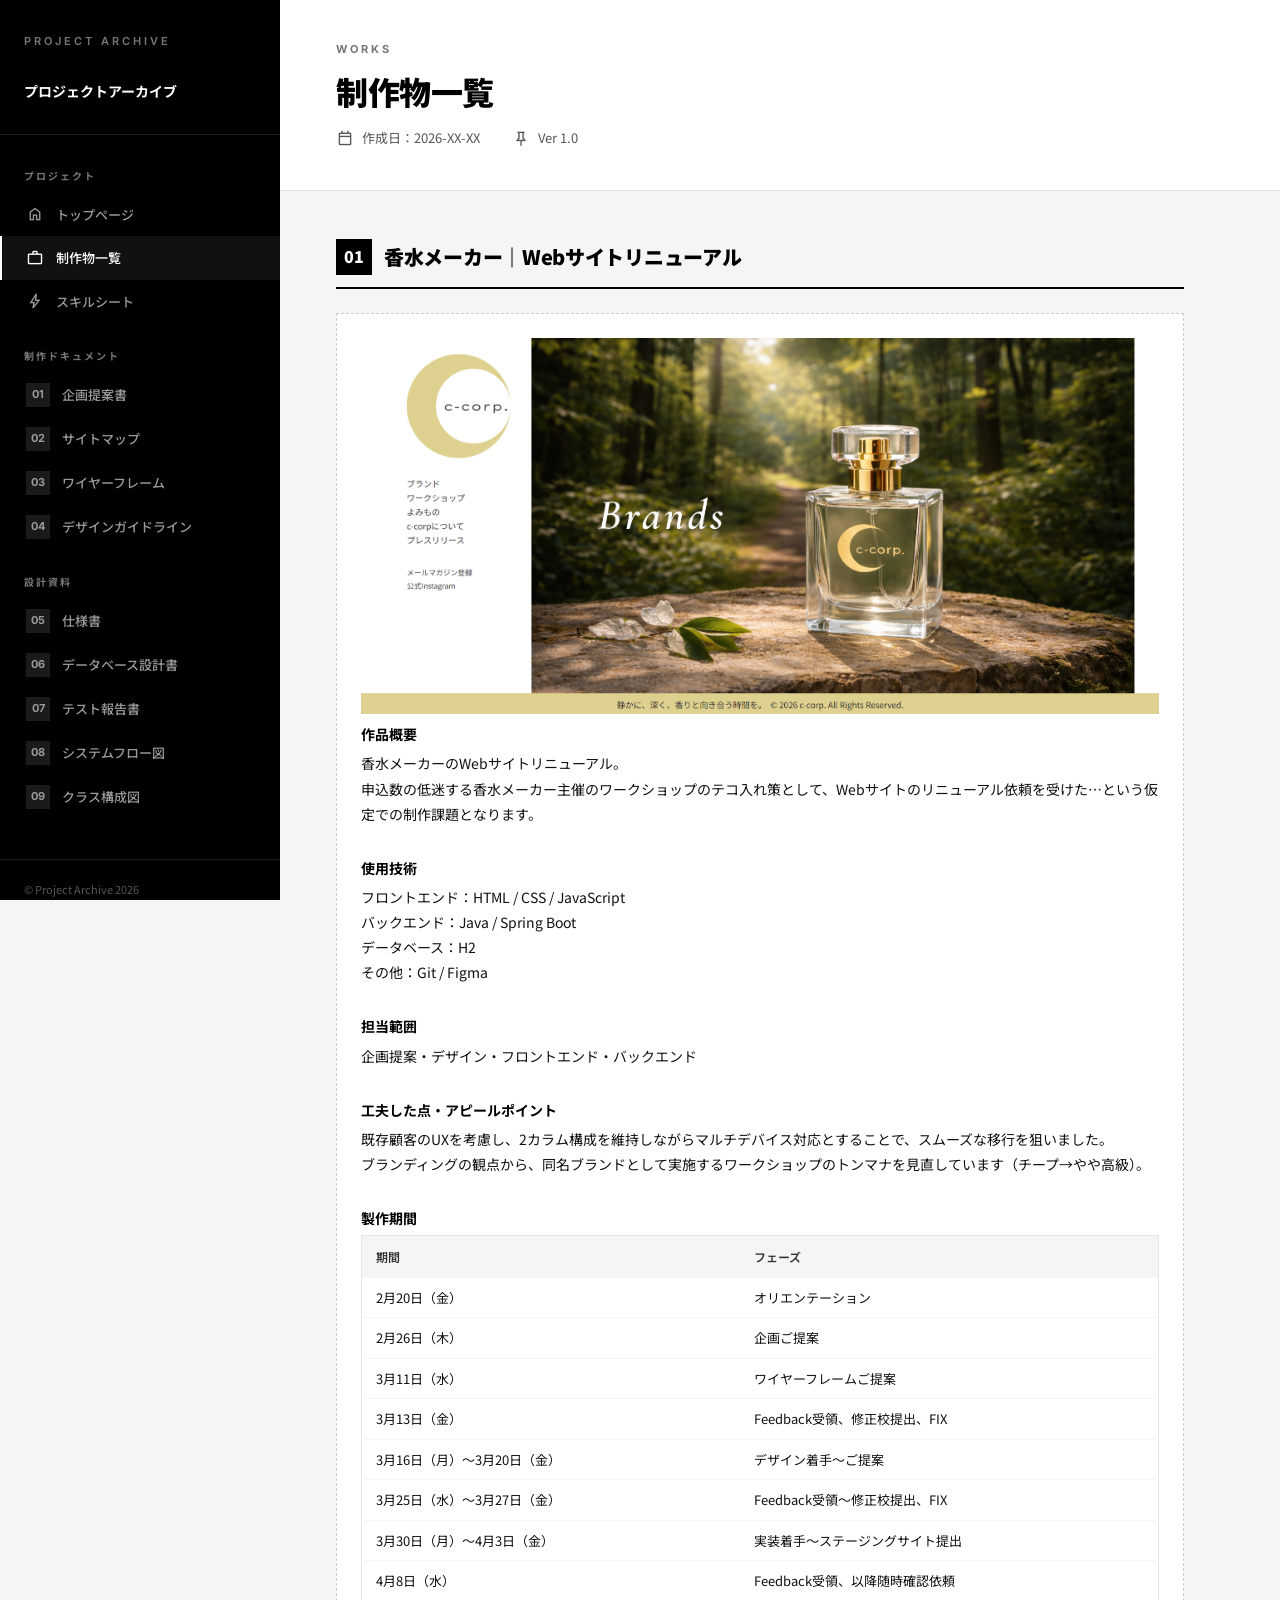
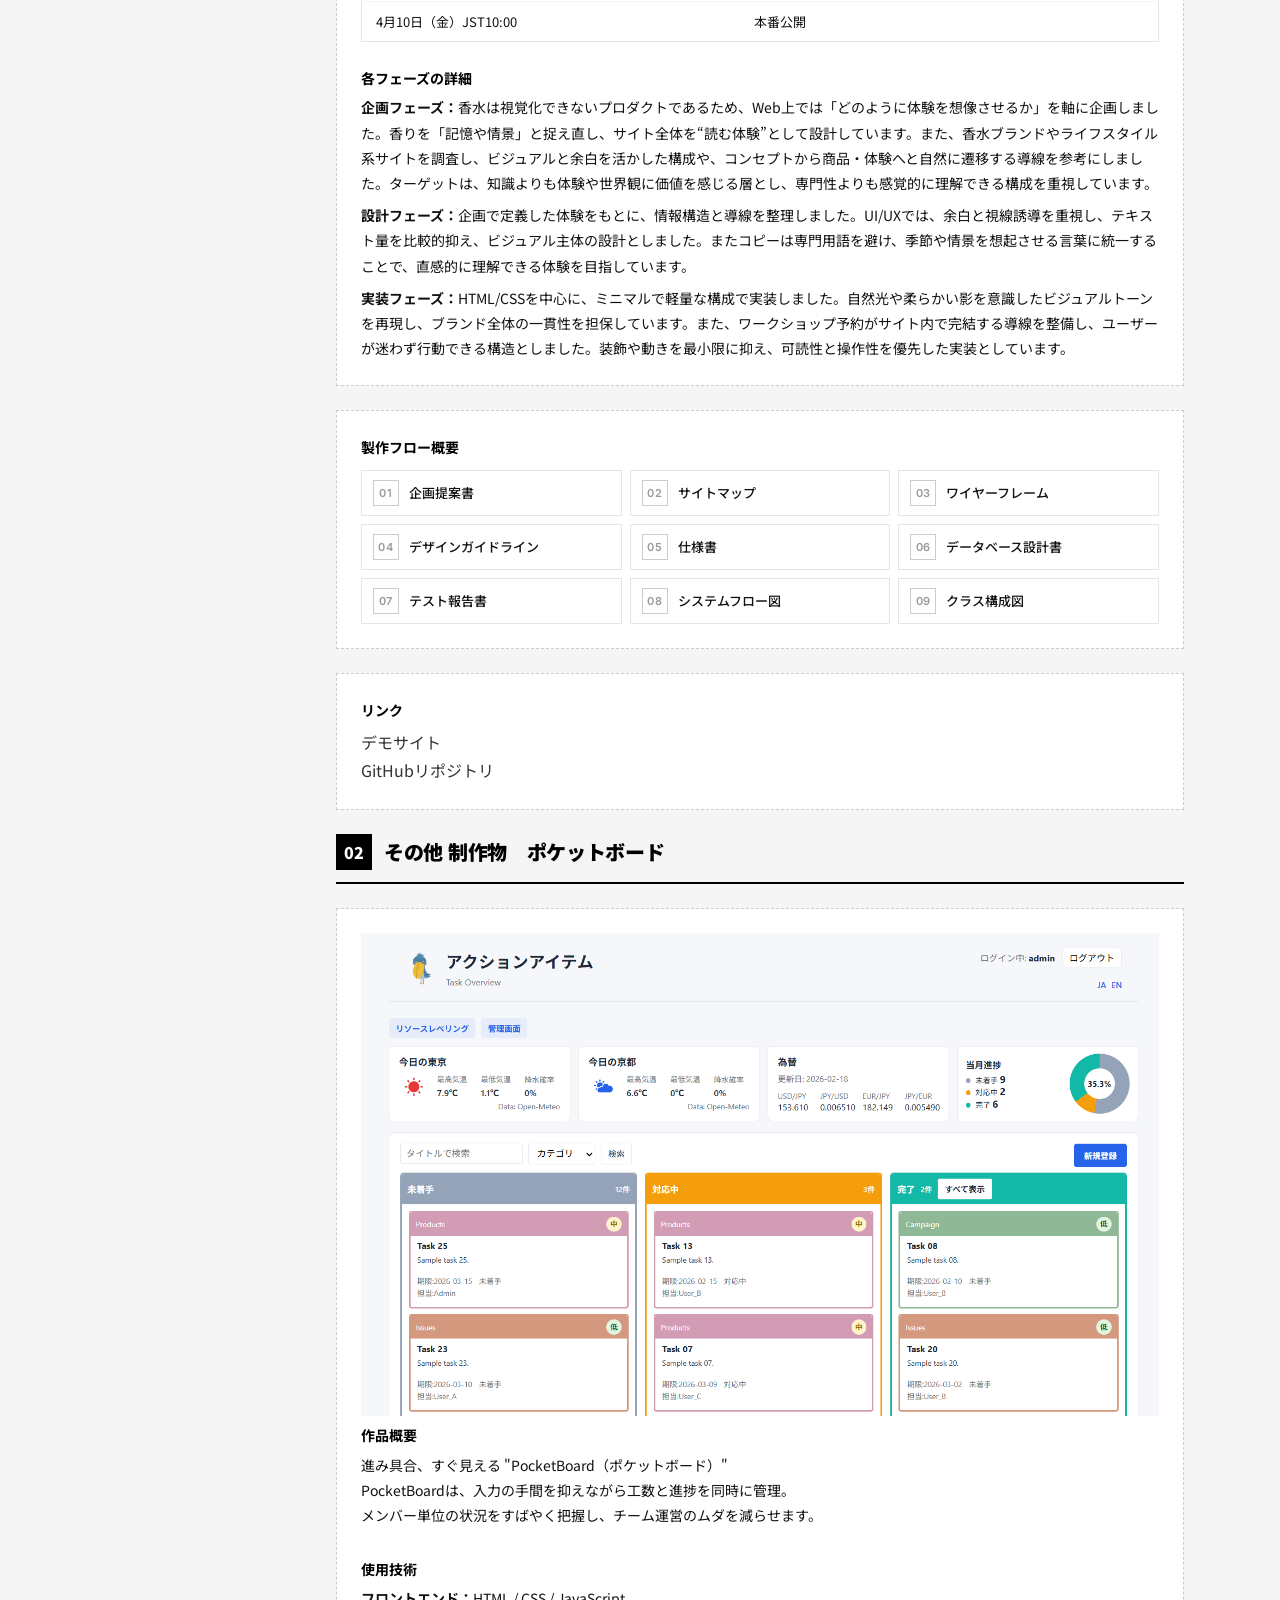
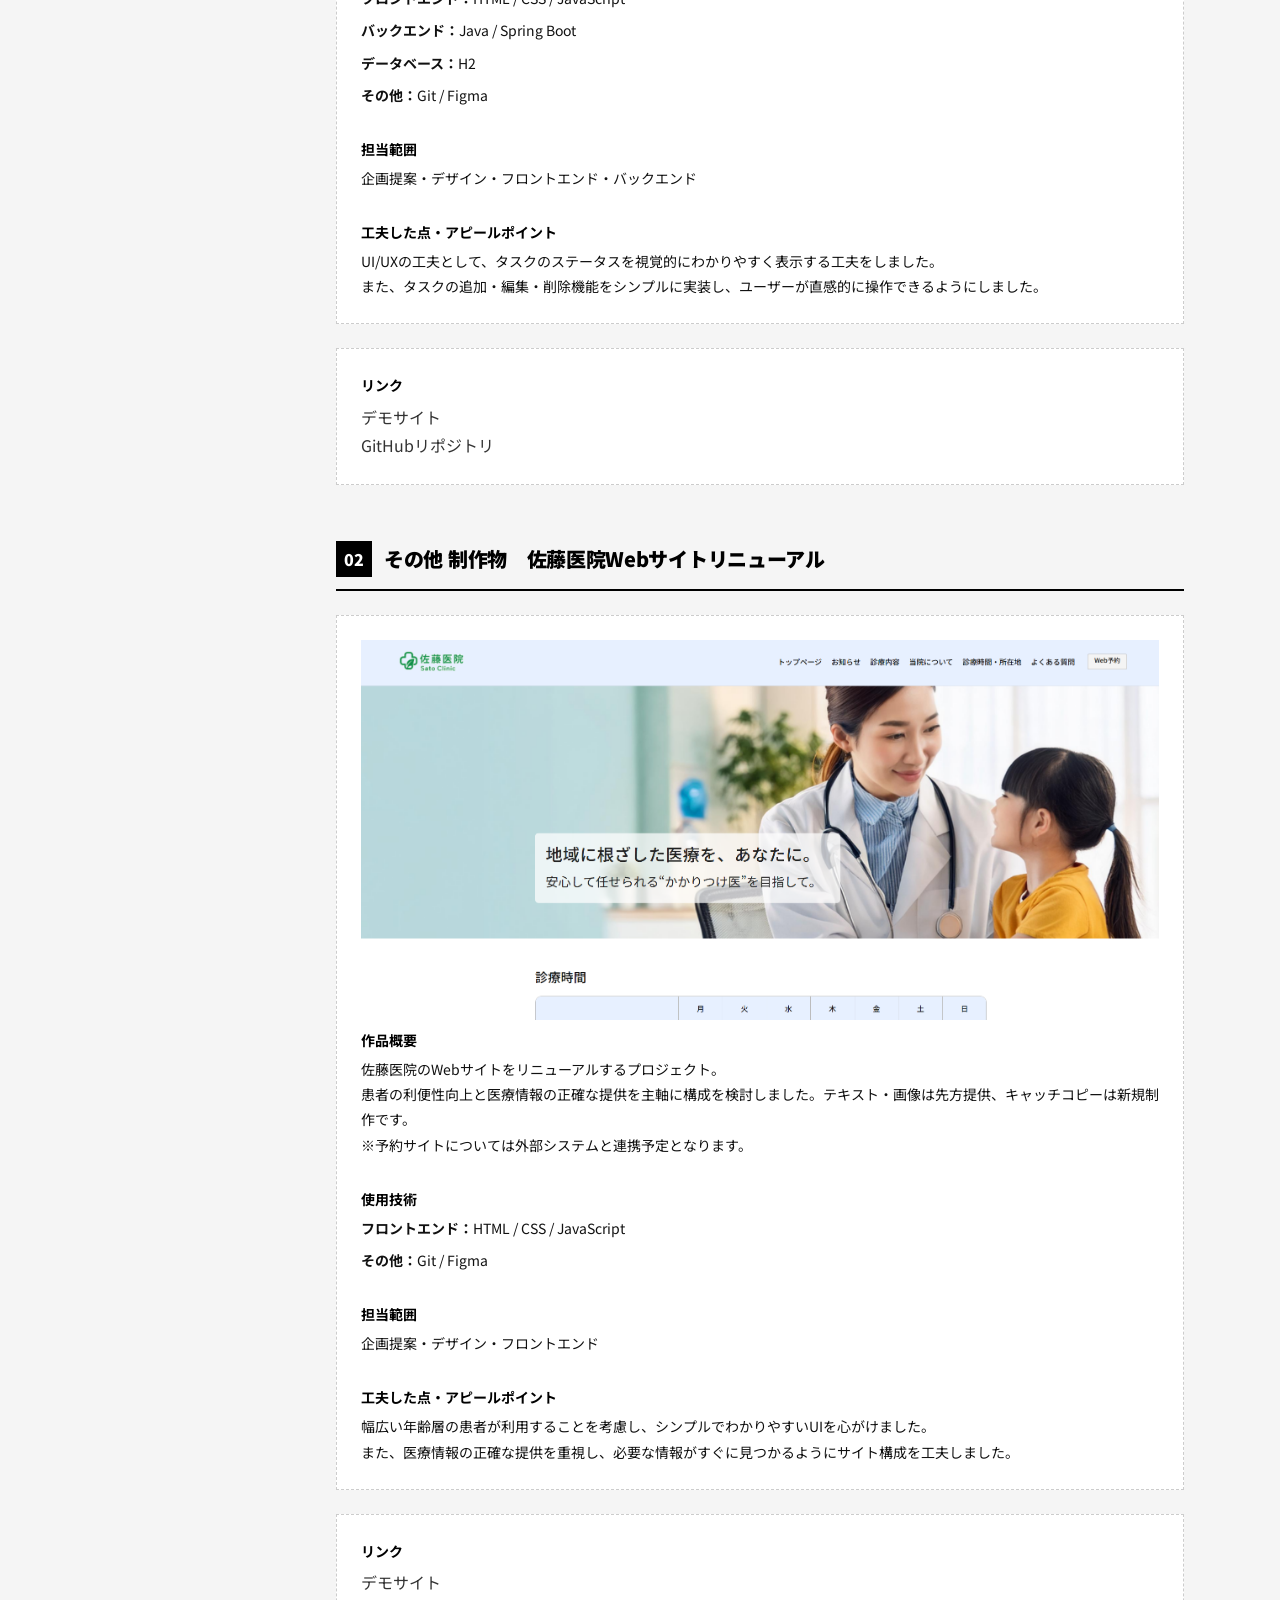
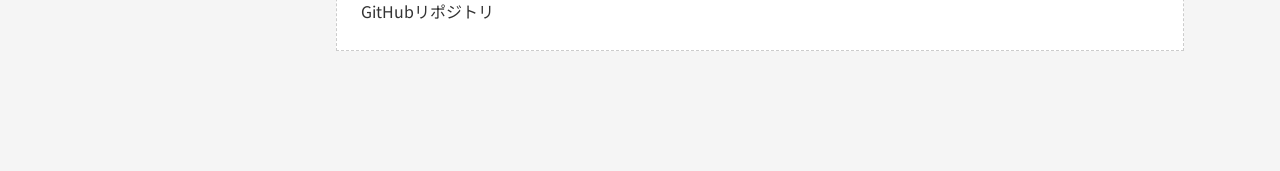
==== commit 637cf3ed: "レイアウト調整" ====
--- a/works.html
+++ b/works.html
@@ -8,6 +8,27 @@
   <link rel="stylesheet"
     href="https://fonts.googleapis.com/css2?family=Material+Symbols+Outlined:opsz,wght,FILL,GRAD@20..48,100..700,0..1,-50..200">
   <link rel="stylesheet" href="css/style.css">
+  <style>
+    .schedule-table {
+      font-size: 13px;
+      border-color: var(--gray-200);
+    }
+
+    .schedule-table thead th {
+      padding: 10px 14px;
+      background: var(--gray-100);
+      color: var(--gray-700);
+      font-size: 12px;
+      font-weight: 600;
+      letter-spacing: 0.02em;
+    }
+
+    .schedule-table tbody td {
+      padding: 10px 14px;
+      line-height: 1.5;
+      border-bottom: 1px solid var(--gray-100);
+    }
+  </style>
 </head>
 
 <body>
@@ -35,11 +56,11 @@
             香水メーカー｜Webサイトリニューアル</h2>
 
           <div class="fill-block">
-            <img src="image/SS_ccorp.png">
+            <img src="image/SS_ccorp.png" alt="Webサイトイメージ">
             <br>
             <div class="fill-label">作品概要</div>
             <p>香水メーカーのWebサイトリニューアル。<br>
-              申込数の低迷する香水メーカー主催のワークショップのテコ入れ策としてWebサイトのリニューアル依頼を受ける。</p>
+              申込数の低迷する香水メーカー主催のワークショップのテコ入れ策として、Webサイトのリニューアル依頼を受けた…という仮定での制作課題となります。</p>
             <br>
             <div class="fill-label">使用技術</div>
             <p>
@@ -54,51 +75,54 @@
             <br>
             <div class="fill-label">工夫した点・アピールポイント</div>
             <p>
-              既存顧客のUXを考慮し、2カラム構成を維持しながらマルチデバイス対応とすることで、スムーズな移行を狙う。<br>
-              ブランディングの観点から、同名ブランドとして実施するワークショップのトンマナを見直し（チープ→やや高級）。
+              既存顧客のUXを考慮し、2カラム構成を維持しながらマルチデバイス対応とすることで、スムーズな移行を狙いました。<br>
+              ブランディングの観点から、同名ブランドとして実施するワークショップのトンマナを見直しています（チープ→やや高級）。
             </p>
             <br>
             <div class="fill-label">製作期間</div>
-            <p>2026年3月　約3週間</p>
-            <br>
-            <table class="doc-table">
+            <table class="doc-table schedule-table">
               <thead>
                 <tr>
+                  <th>期間</th>
                   <th>フェーズ</th>
-                  <th>期間</th>
-                  <th>主な作業内容</th>
                 </tr>
               </thead>
               <tbody>
                 <tr>
-                  <td>企画・調査</td>
-                  <td>第1週</td>
-                  <td>（作業内容を入力）</td>
-                </tr>
-                <tr>
-                  <td>設計</td>
-                  <td>第2週</td>
-                  <td>（作業内容を入力）</td>
-                </tr>
-                <tr>
-                  <td>デザイン</td>
-                  <td>第3週</td>
-                  <td>（作業内容を入力）</td>
-                </tr>
-                <tr>
-                  <td>実装</td>
-                  <td>第4〜6週</td>
-                  <td>（作業内容を入力）</td>
-                </tr>
-                <tr>
-                  <td>テスト・修正</td>
-                  <td>第7週</td>
-                  <td>（作業内容を入力）</td>
-                </tr>
-                <tr>
-                  <td>振り返り</td>
-                  <td>第8週</td>
-                  <td>（作業内容を入力）</td>
+                  <td>2月20日（金）</td>
+                  <td>オリエンテーション</td>
+                </tr>
+                <tr>
+                  <td>2月26日（木）</td>
+                  <td>企画ご提案</td>
+                </tr>
+                <tr>
+                  <td>3月11日（水）</td>
+                  <td>ワイヤーフレームご提案</td>
+                </tr>
+                <tr>
+                  <td>3月13日（金）</td>
+                  <td>Feedback受領、修正校提出、FIX</td>
+                </tr>
+                <tr>
+                  <td>3月16日（月）～3月20日（金）</td>
+                  <td>デザイン着手～ご提案</td>
+                </tr>
+                <tr>
+                  <td>3月25日（水）～3月27日（金）</td>
+                  <td>Feedback受領～修正校提出、FIX</td>
+                </tr>
+                <tr>
+                  <td>3月30日（月）～4月3日（金）</td>
+                  <td>実装着手～ステージングサイト提出</td>
+                </tr>
+                <tr>
+                  <td>4月8日（水）</td>
+                  <td>Feedback受領、以降随時確認依頼</td>
+                </tr>
+                <tr>
+                  <td>4月10日（金）JST10:00</td>
+                  <td>本番公開</td>
                 </tr>
               </tbody>
             </table>
@@ -145,7 +169,7 @@
           </h2>
 
           <div class="fill-block">
-            <img src="image/SS_pocketboard.png">
+            <img src="image/SS_pocketboard.png" alt="ポケットボードイメージ">
             <br>
             <div class="fill-label">作品概要</div>
             <p>進み具合、すぐ見える "PocketBoard（ポケットボード）"<br>
@@ -163,8 +187,8 @@
             <br>
             <div class="fill-label">工夫した点・アピールポイント</div>
             <p>
-              UI/UXの工夫として、タスクのステータスを視覚的にわかりやすく表示する工夫をした。<br>
-              また、タスクの追加・編集・削除機能をシンプルに実装し、ユーザーが直感的に操作できるようにした。
+              UI/UXの工夫として、タスクのステータスを視覚的にわかりやすく表示する工夫をしました。<br>
+              また、タスクの追加・編集・削除機能をシンプルに実装し、ユーザーが直感的に操作できるようにしました。
             </p>
           </div>
 
@@ -175,6 +199,40 @@
           </div>
         </section>
 
+        <h2 class="section-title"><span class="section-icon"><span class="nav-number">02</span></span>その他
+          制作物　佐藤医院Webサイトリニューアル
+        </h2>
+
+        <div class="fill-block">
+          <img src="image/SS_satoclinic.png" alt="佐藤医院Webサイトイメージ">
+          <br>
+          <div class="fill-label">作品概要</div>
+          <p>佐藤医院のWebサイトをリニューアルするプロジェクト。<br>
+            患者の利便性向上と医療情報の正確な提供を主軸に構成を検討しました。テキスト・画像は先方提供、キャッチコピーは新規制作です。<br>
+            ※予約サイトについては外部システムと連携予定となります。</p>
+          <br>
+          <div class="fill-label">使用技術</div>
+          <p><strong>フロントエンド：</strong>HTML / CSS / JavaScript</p>
+          <p><strong>その他：</strong>Git / Figma</p>
+          <br>
+          <div class="fill-label">担当範囲</div>
+          <p>企画提案・デザイン・フロントエンド</p>
+          <br>
+          <div class="fill-label">工夫した点・アピールポイント</div>
+          <p>
+            幅広い年齢層の患者が利用することを考慮し、シンプルでわかりやすいUIを心がけました。<br>
+            また、医療情報の正確な提供を重視し、必要な情報がすぐに見つかるようにサイト構成を工夫しました。
+          </p>
+        </div>
+
+        <div class="fill-block">
+          <div class="fill-label">リンク</div>
+          <a href="https://202510-aw-noguchi.github.io/satoclinic_202603/">デモサイト</a><br>
+          <a href="https://github.com/202510-aw-noguchi/satoclinic_202603">GitHubリポジトリ</a>
+        </div>
+        </section>
+
+
       </div>
     </main>
   </div>
--- a/css/style.css
+++ b/css/style.css
@@ -484,6 +484,7 @@
   background: var(--white);
   border: 1px solid var(--border);
   padding: 28px;
+  font-size: 14px;
   transition: border-color 0.2s, transform 0.2s;
 }
 
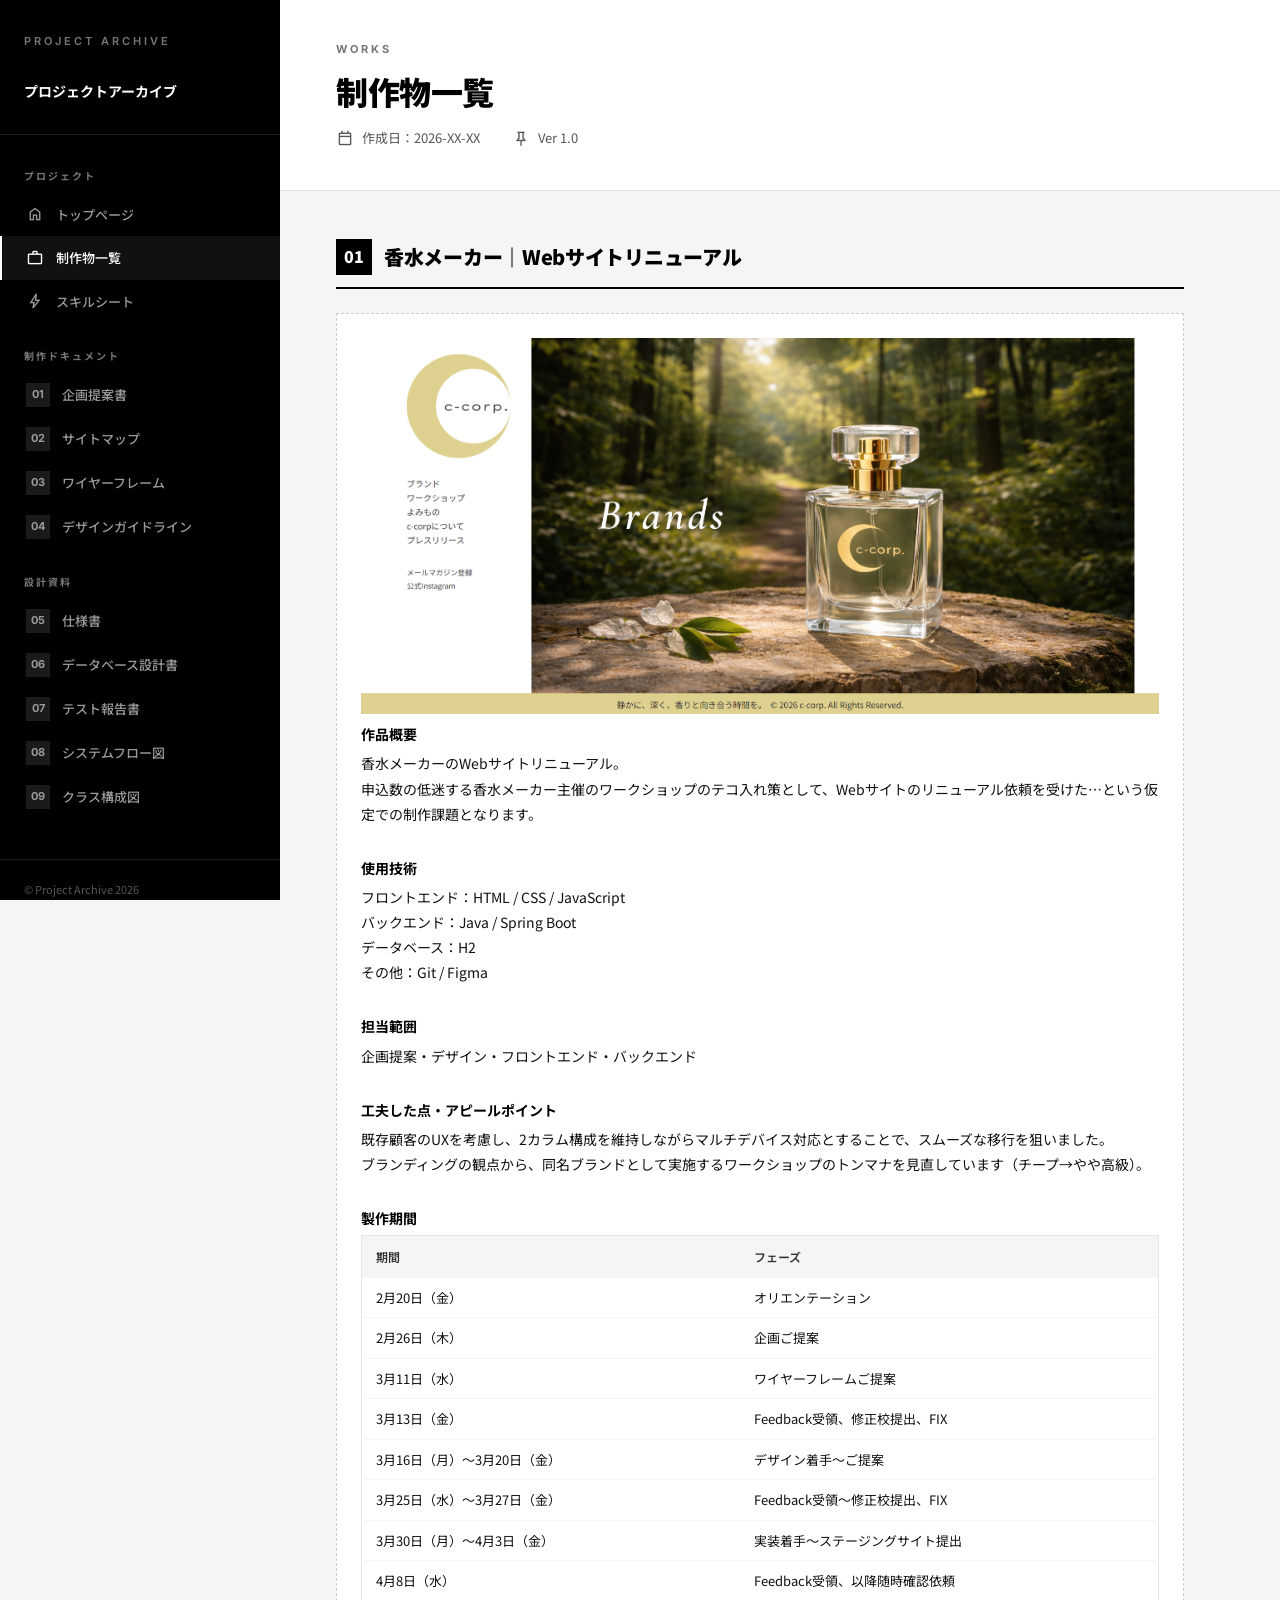
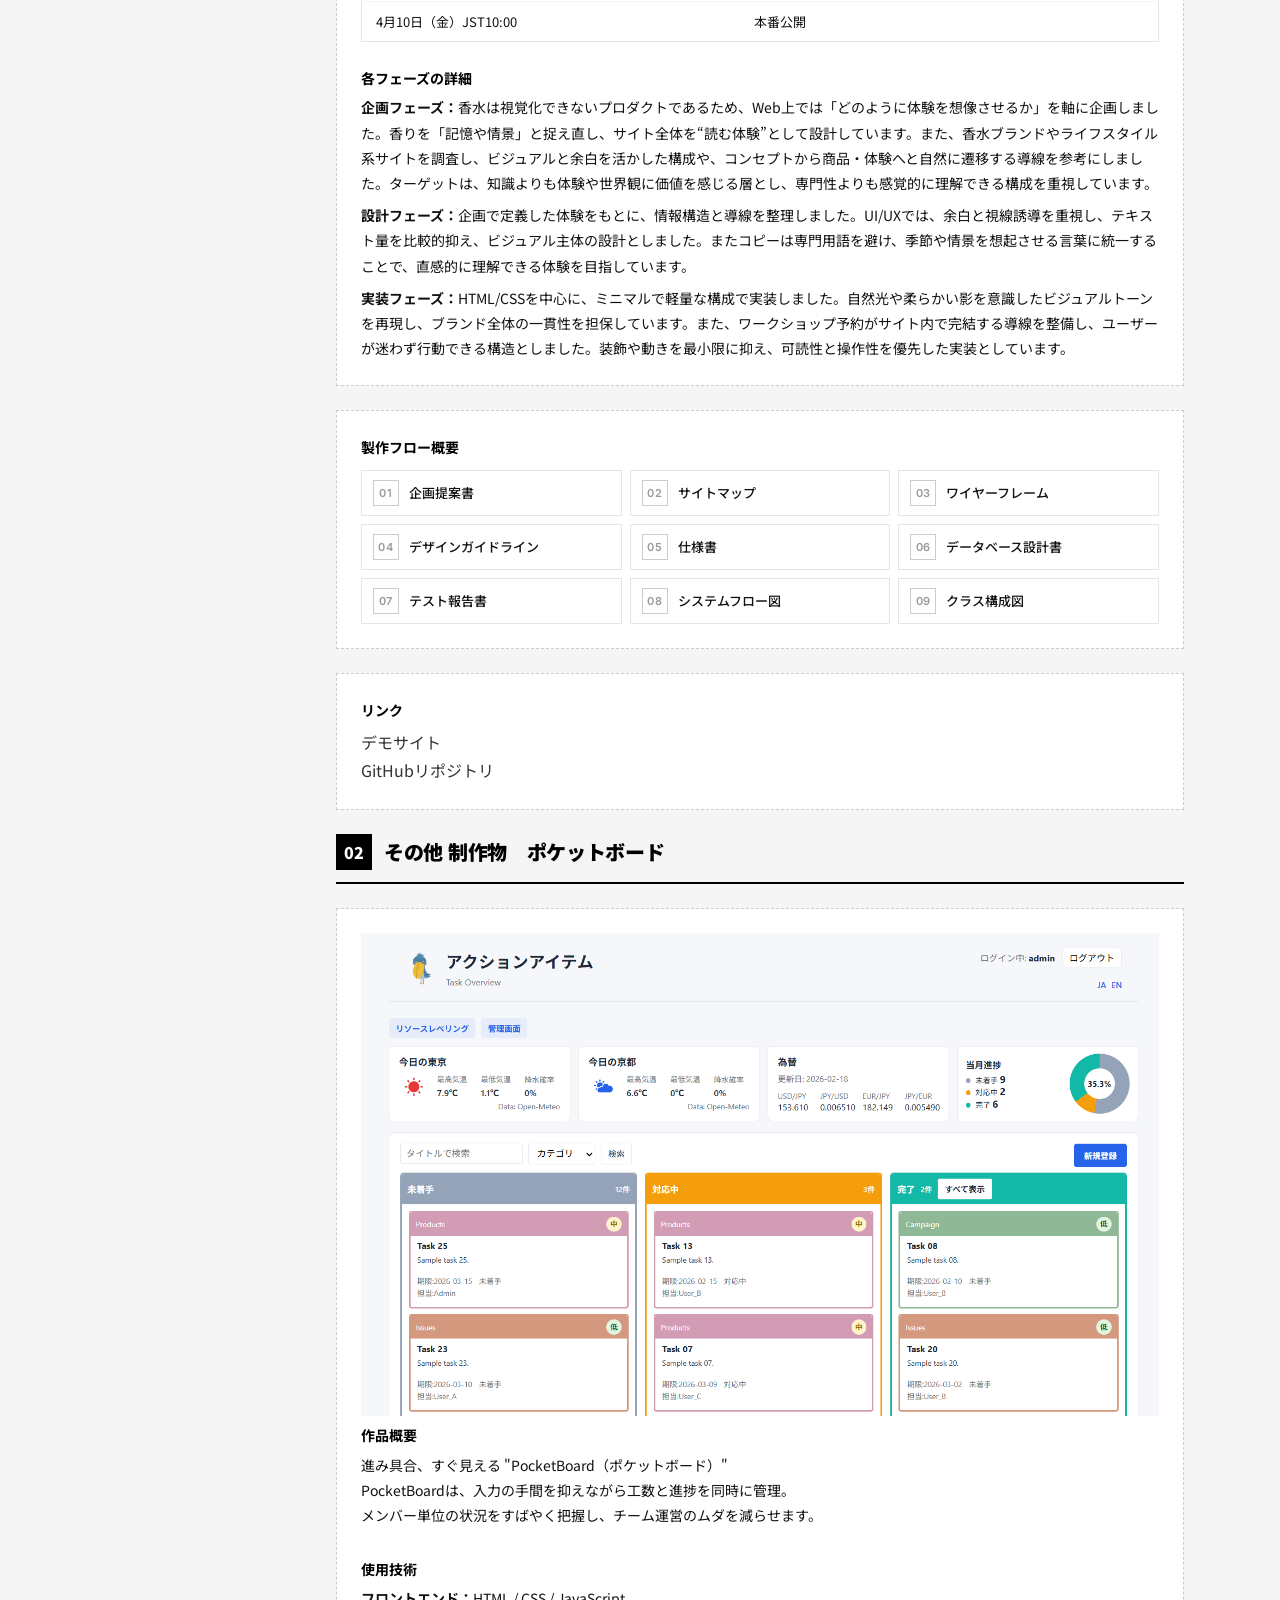
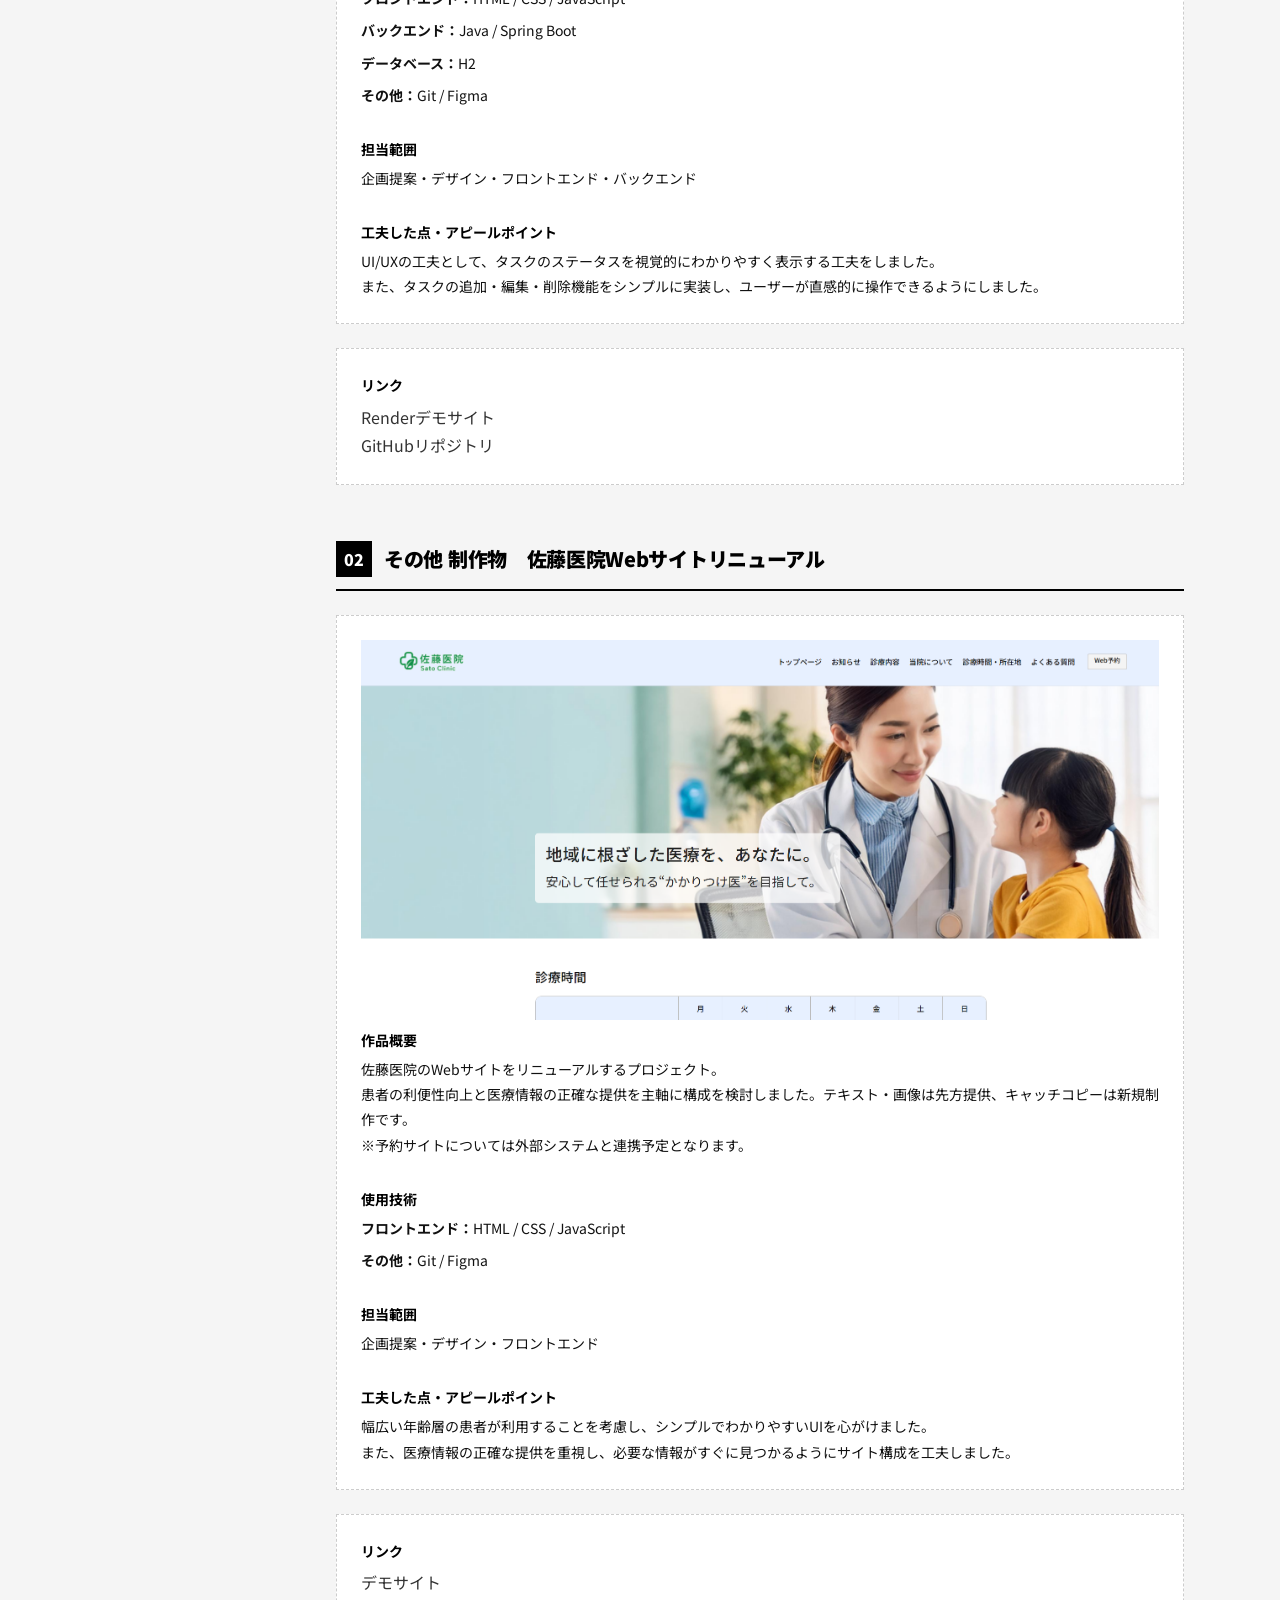
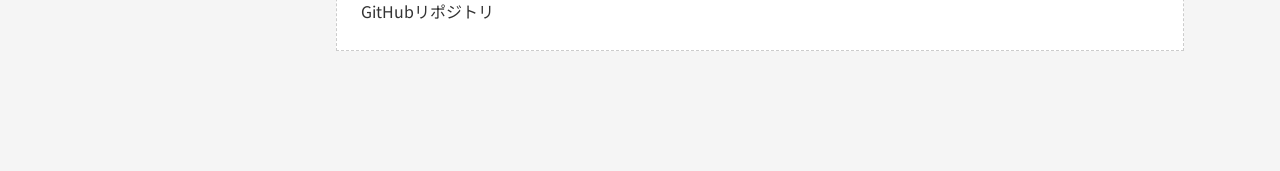
==== commit aa05f630: "PocketBoardのRenderサイト対応" ====
--- a/works.html
+++ b/works.html
@@ -194,8 +194,8 @@
 
           <div class="fill-block">
             <div class="fill-label">リンク</div>
-            <a href="#">デモサイト</a><br>
-            <a href="https://github.com/202510-aw-noguchi/Task-List">GitHubリポジトリ</a>
+            <a href="https://pocketboard-202603.onrender.com">Renderデモサイト</a><br>
+            <a href="https://github.com/202510-aw-noguchi/PocketBoard_202603">GitHubリポジトリ</a>
           </div>
         </section>
 
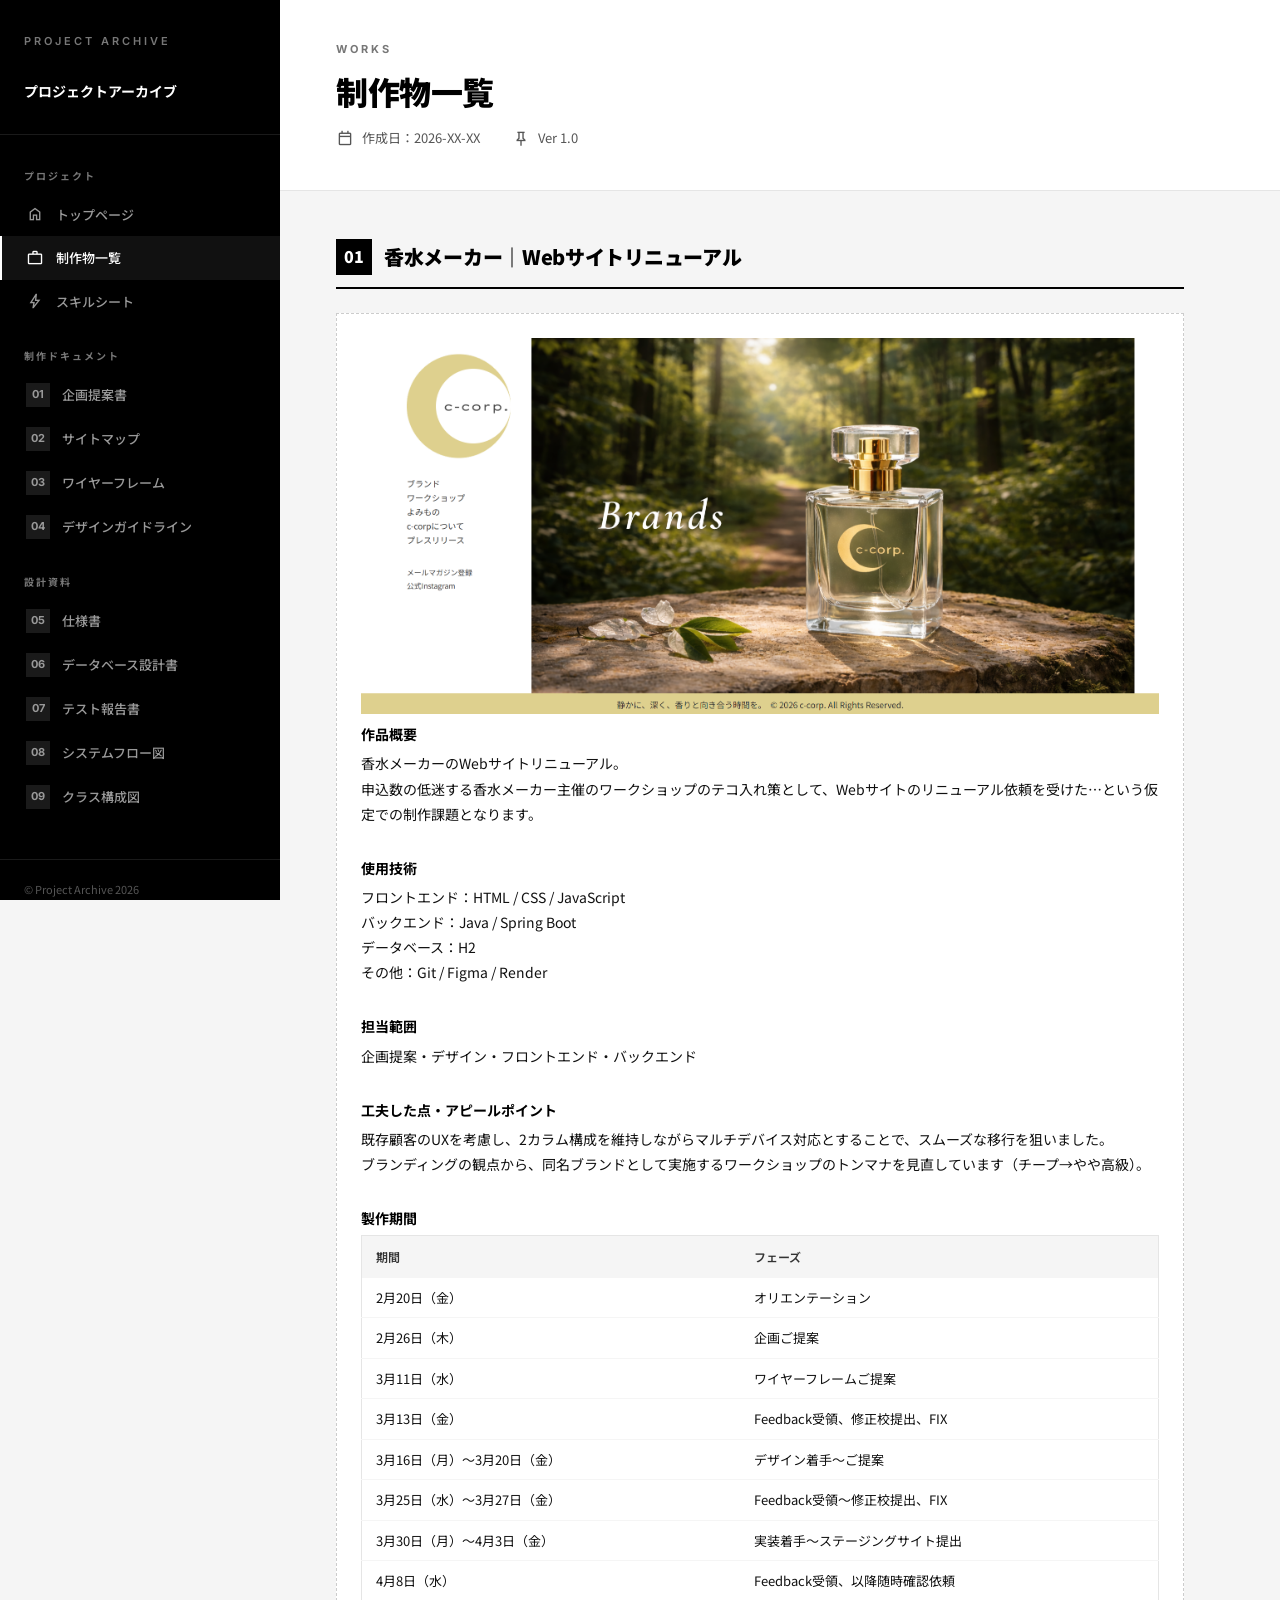
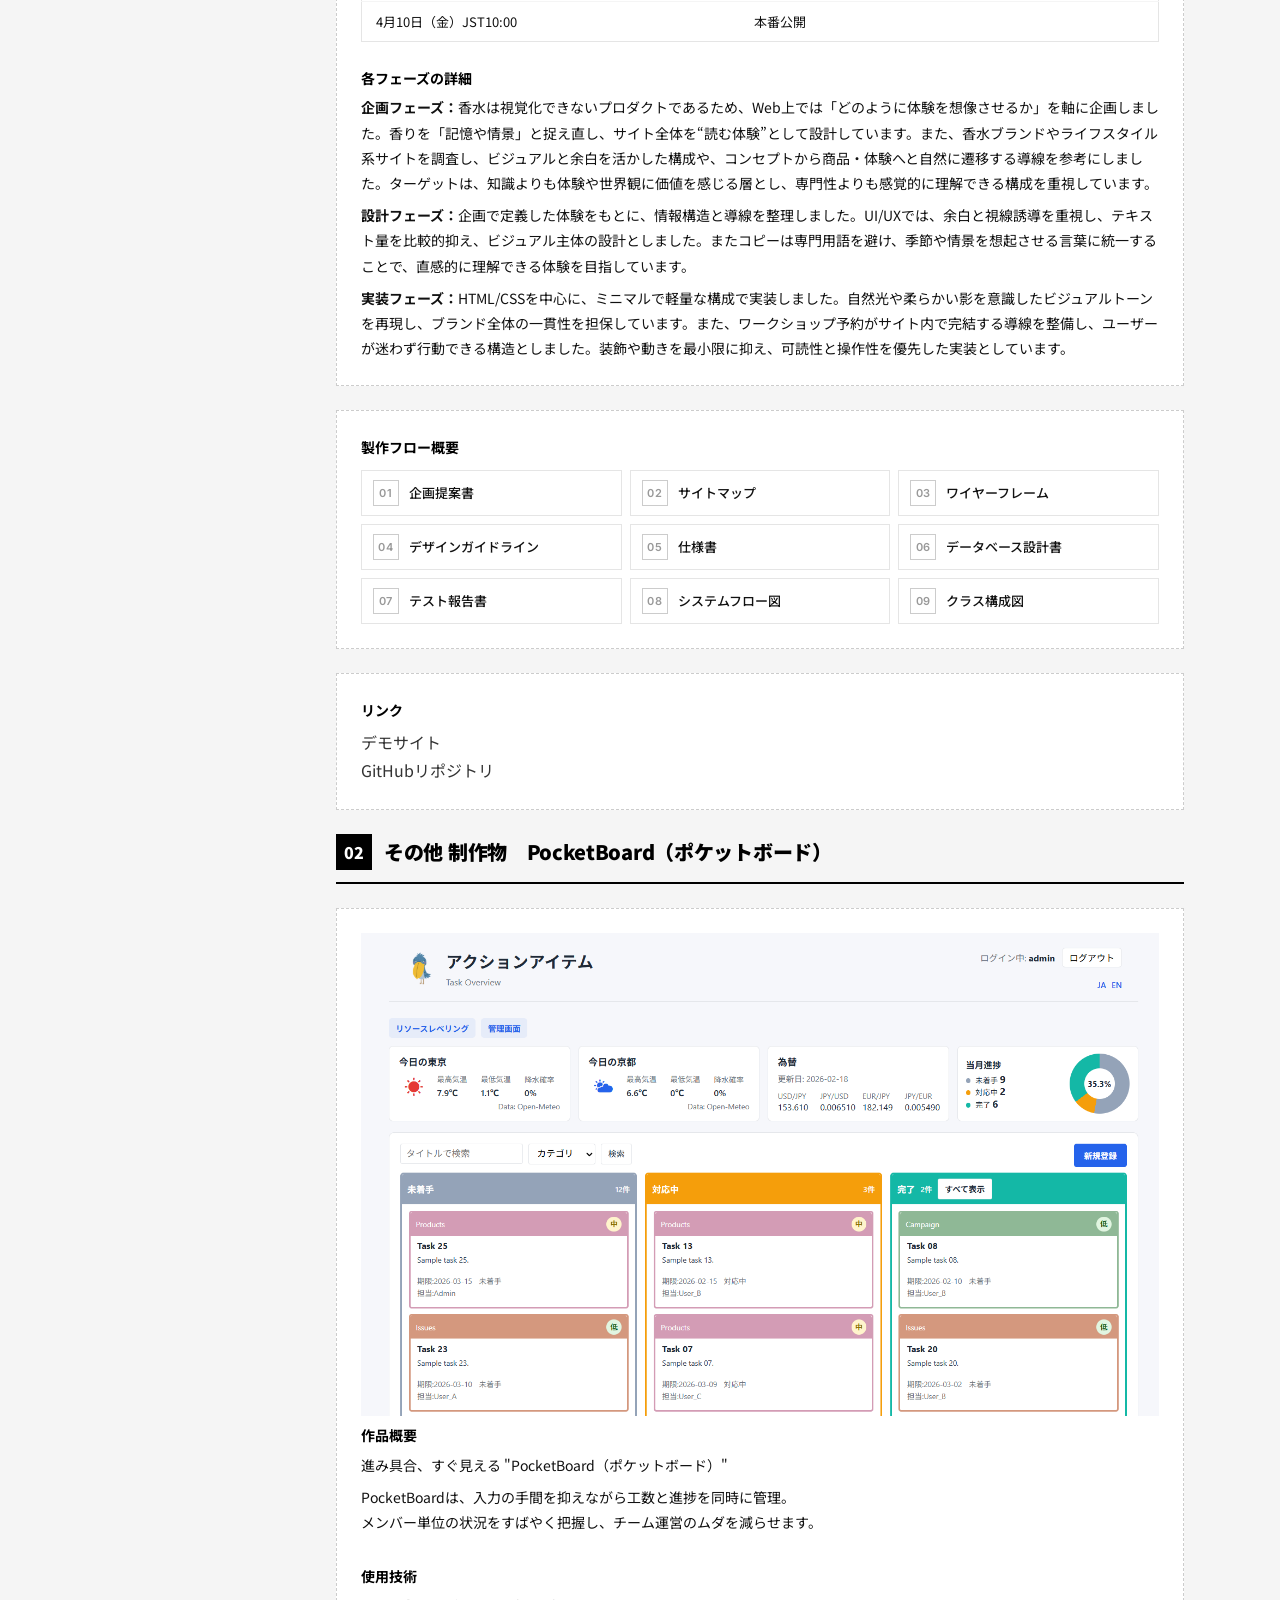
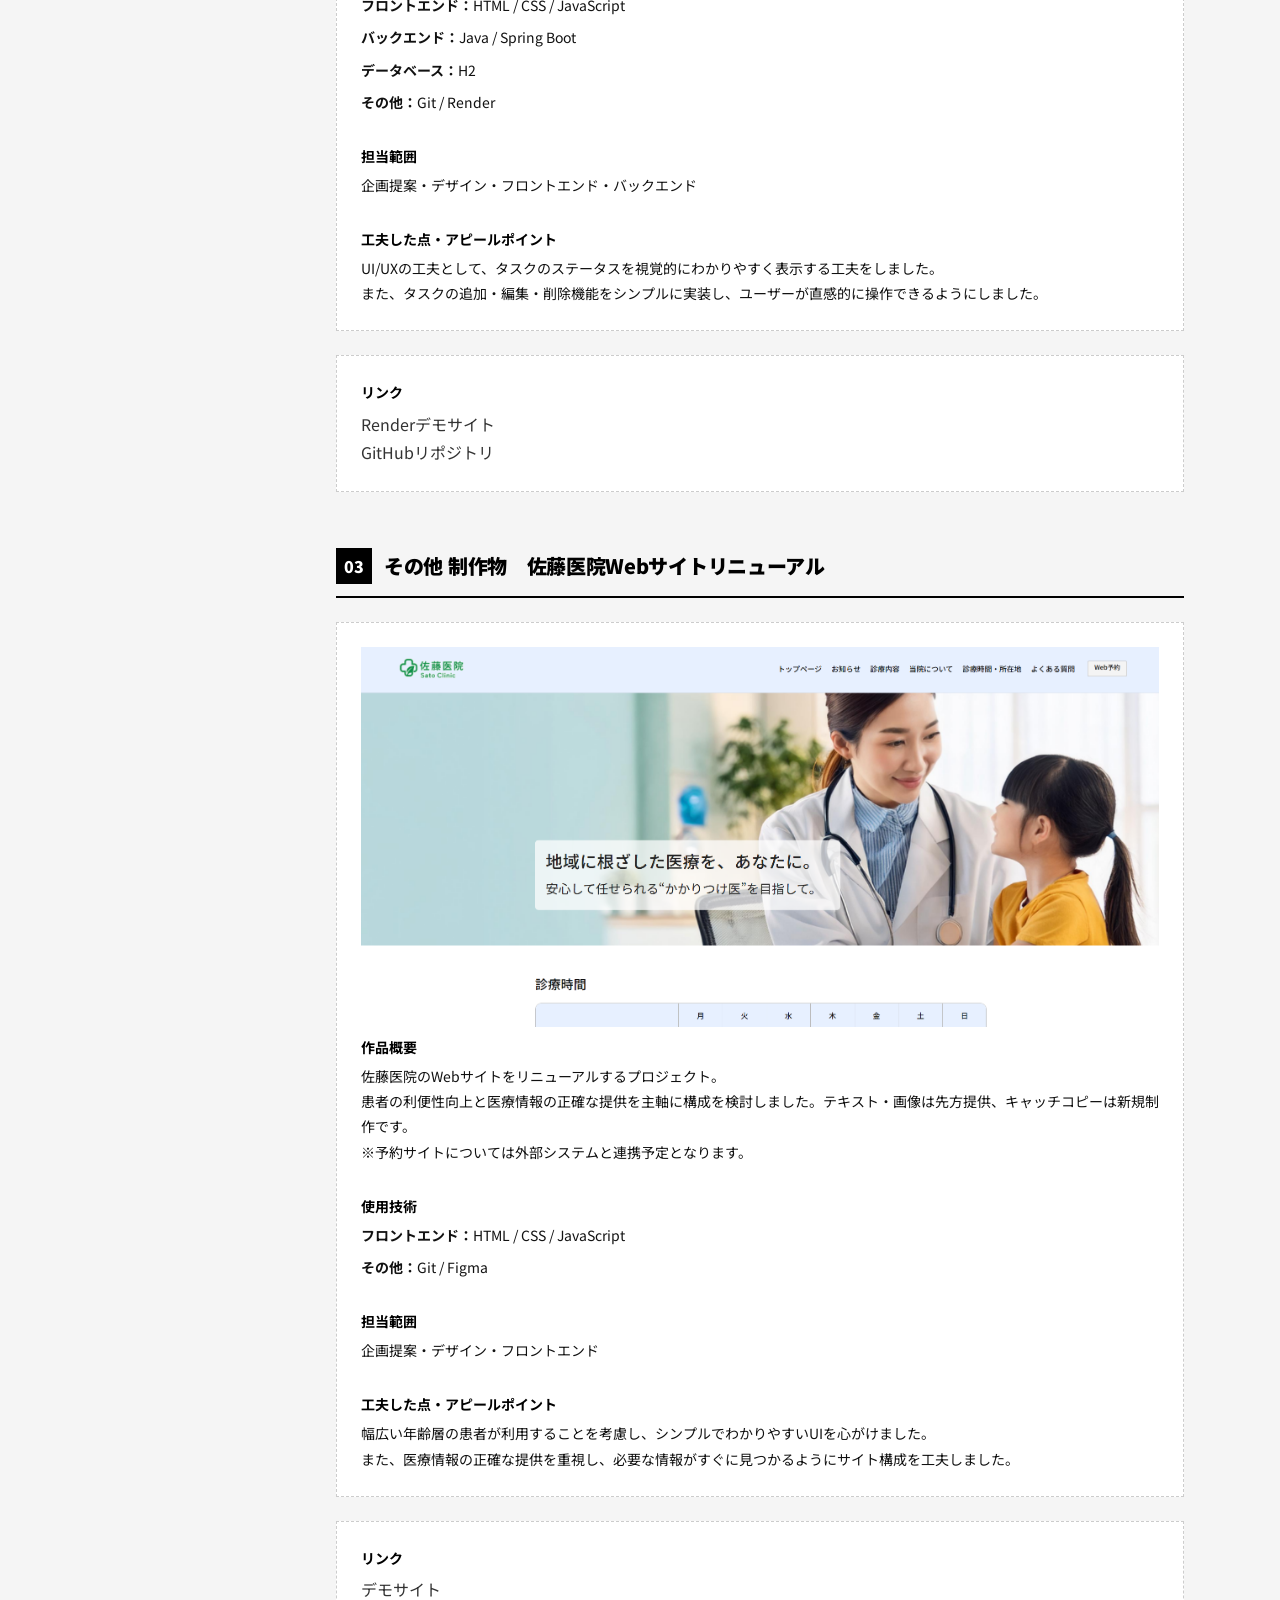
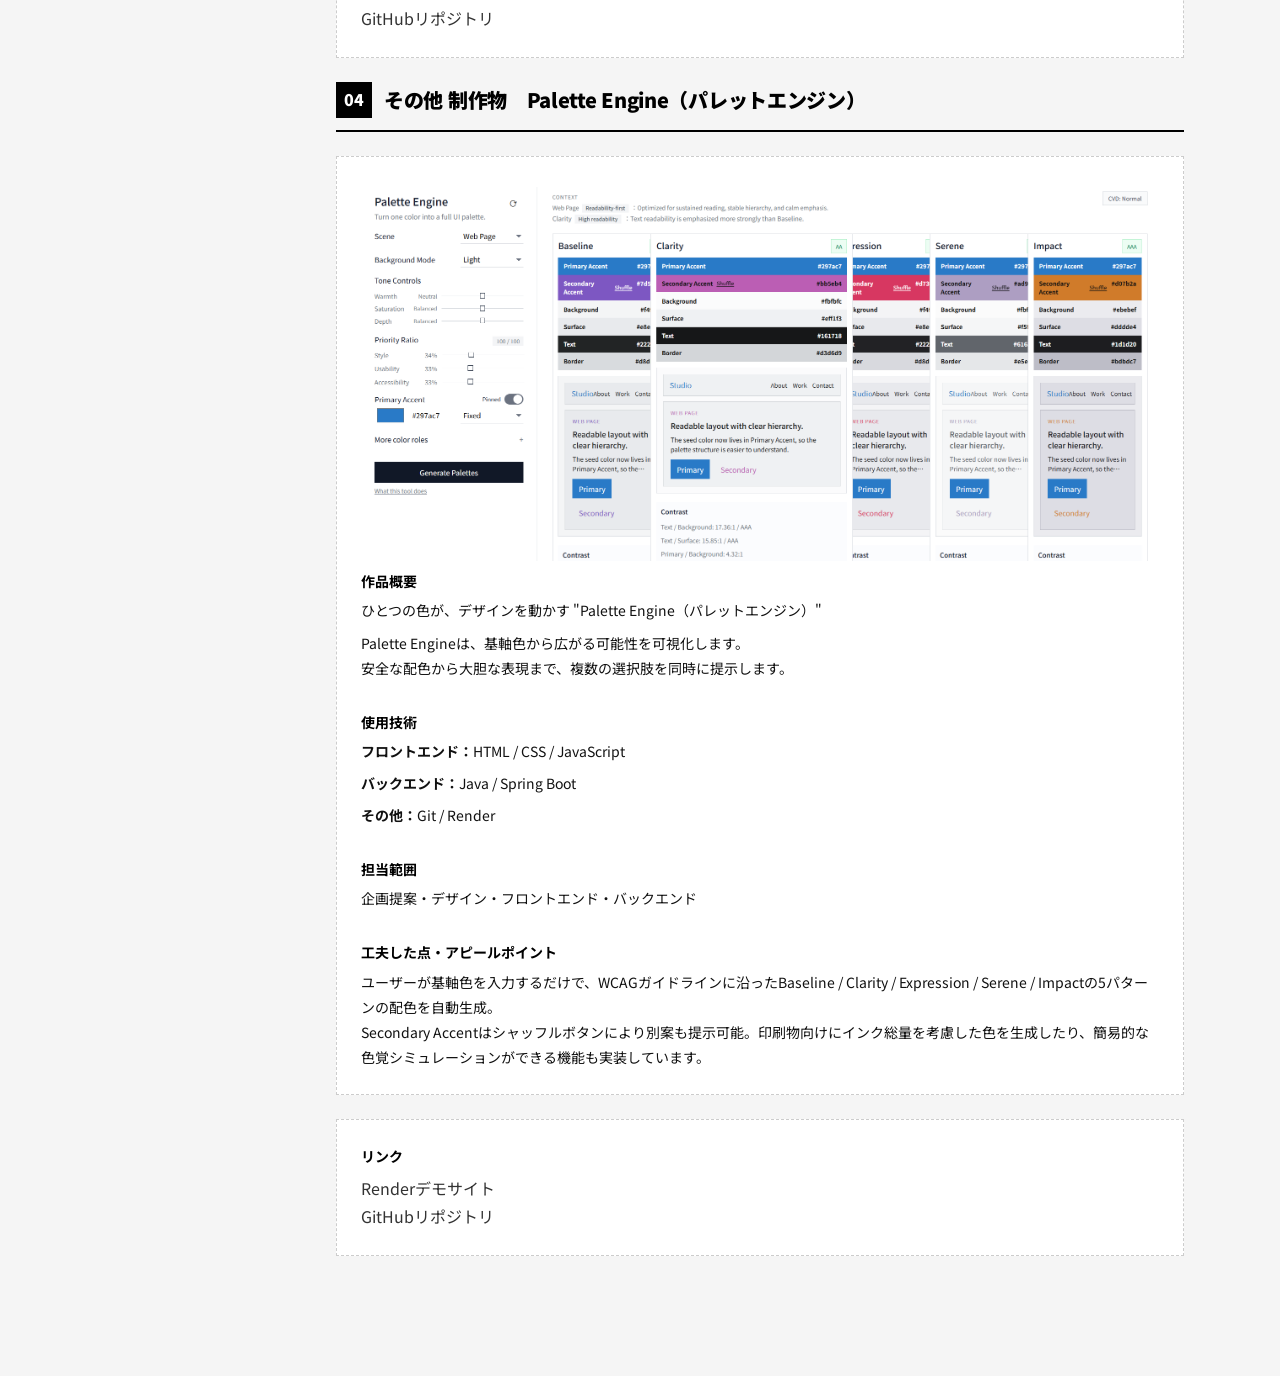
==== commit 5ae0fa0f: "color app追加" ====
--- a/works.html
+++ b/works.html
@@ -67,7 +67,7 @@
               フロントエンド：HTML / CSS / JavaScript<br>
               バックエンド：Java / Spring Boot<br>
               データベース：H2<br>
-              その他：Git / Figma
+              その他：Git / Figma / Render
             </p>
             <br>
             <div class="fill-label">担当範囲</div>
@@ -165,22 +165,23 @@
             <a href="#">GitHubリポジトリ</a>
           </div>
 
-          <h2 class="section-title"><span class="section-icon"><span class="nav-number">02</span></span>その他 制作物　ポケットボード
+          <h2 class="section-title"><span class="section-icon"><span class="nav-number">02</span></span>その他
+            制作物　PocketBoard（ポケットボード）
           </h2>
 
           <div class="fill-block">
             <img src="image/SS_pocketboard.png" alt="ポケットボードイメージ">
             <br>
             <div class="fill-label">作品概要</div>
-            <p>進み具合、すぐ見える "PocketBoard（ポケットボード）"<br>
-              PocketBoardは、入力の手間を抑えながら工数と進捗を同時に管理。<br>
+            <p>進み具合、すぐ見える "PocketBoard（ポケットボード）"</p>
+            <p>PocketBoardは、入力の手間を抑えながら工数と進捗を同時に管理。<br>
               メンバー単位の状況をすばやく把握し、チーム運営のムダを減らせます。</p>
             <br>
             <div class="fill-label">使用技術</div>
             <p><strong>フロントエンド：</strong>HTML / CSS / JavaScript</p>
             <p><strong>バックエンド：</strong>Java / Spring Boot</p>
             <p><strong>データベース：</strong>H2</p>
-            <p><strong>その他：</strong>Git / Figma</p>
+            <p><strong>その他：</strong>Git / Render</p>
             <br>
             <div class="fill-label">担当範囲</div>
             <p>企画提案・デザイン・フロントエンド・バックエンド</p>
@@ -199,7 +200,7 @@
           </div>
         </section>
 
-        <h2 class="section-title"><span class="section-icon"><span class="nav-number">02</span></span>その他
+        <h2 class="section-title"><span class="section-icon"><span class="nav-number">03</span></span>その他
           制作物　佐藤医院Webサイトリニューアル
         </h2>
 
@@ -230,7 +231,42 @@
           <a href="https://202510-aw-noguchi.github.io/satoclinic_202603/">デモサイト</a><br>
           <a href="https://github.com/202510-aw-noguchi/satoclinic_202603">GitHubリポジトリ</a>
         </div>
+
+        <h2 class="section-title"><span class="section-icon"><span class="nav-number">04</span></span>その他
+          制作物　Palette Engine（パレットエンジン）
+        </h2>
+
+        <div class="fill-block">
+          <img src="image/SS_color.png" alt="Palette Engineイメージ">
+          <br>
+          <div class="fill-label">作品概要</div>
+          <p>ひとつの色が、デザインを動かす "Palette Engine（パレットエンジン）"</p>
+          <p>Palette Engineは、基軸色から広がる可能性を可視化します。<br>
+            安全な配色から大胆な表現まで、複数の選択肢を同時に提示します。</p>
+          <br>
+          <div class="fill-label">使用技術</div>
+          <p><strong>フロントエンド：</strong>HTML / CSS / JavaScript</p>
+          <p><strong>バックエンド：</strong>Java / Spring Boot</p>
+          <p><strong>その他：</strong>Git / Render</p>
+          <br>
+          <div class="fill-label">担当範囲</div>
+          <p>企画提案・デザイン・フロントエンド・バックエンド</p>
+          <br>
+          <div class="fill-label">工夫した点・アピールポイント</div>
+          <p>
+            ユーザーが基軸色を入力するだけで、WCAGガイドラインに沿ったBaseline / Clarity / Expression / Serene / Impactの5パターンの配色を自動生成。<br>
+            Secondary Accentはシャッフルボタンにより別案も提示可能。印刷物向けにインク総量を考慮した色を生成したり、簡易的な色覚シミュレーションができる機能も実装しています。
+          </p>
+        </div>
+
+        <div class="fill-block">
+          <div class="fill-label">リンク</div>
+          <a href="https://color-202603.onrender.com/">Renderデモサイト</a><br>
+          <a href="https://github.com/202510-aw-noguchi/Color_202603">GitHubリポジトリ</a>
+        </div>
+
         </section>
+
 
 
       </div>
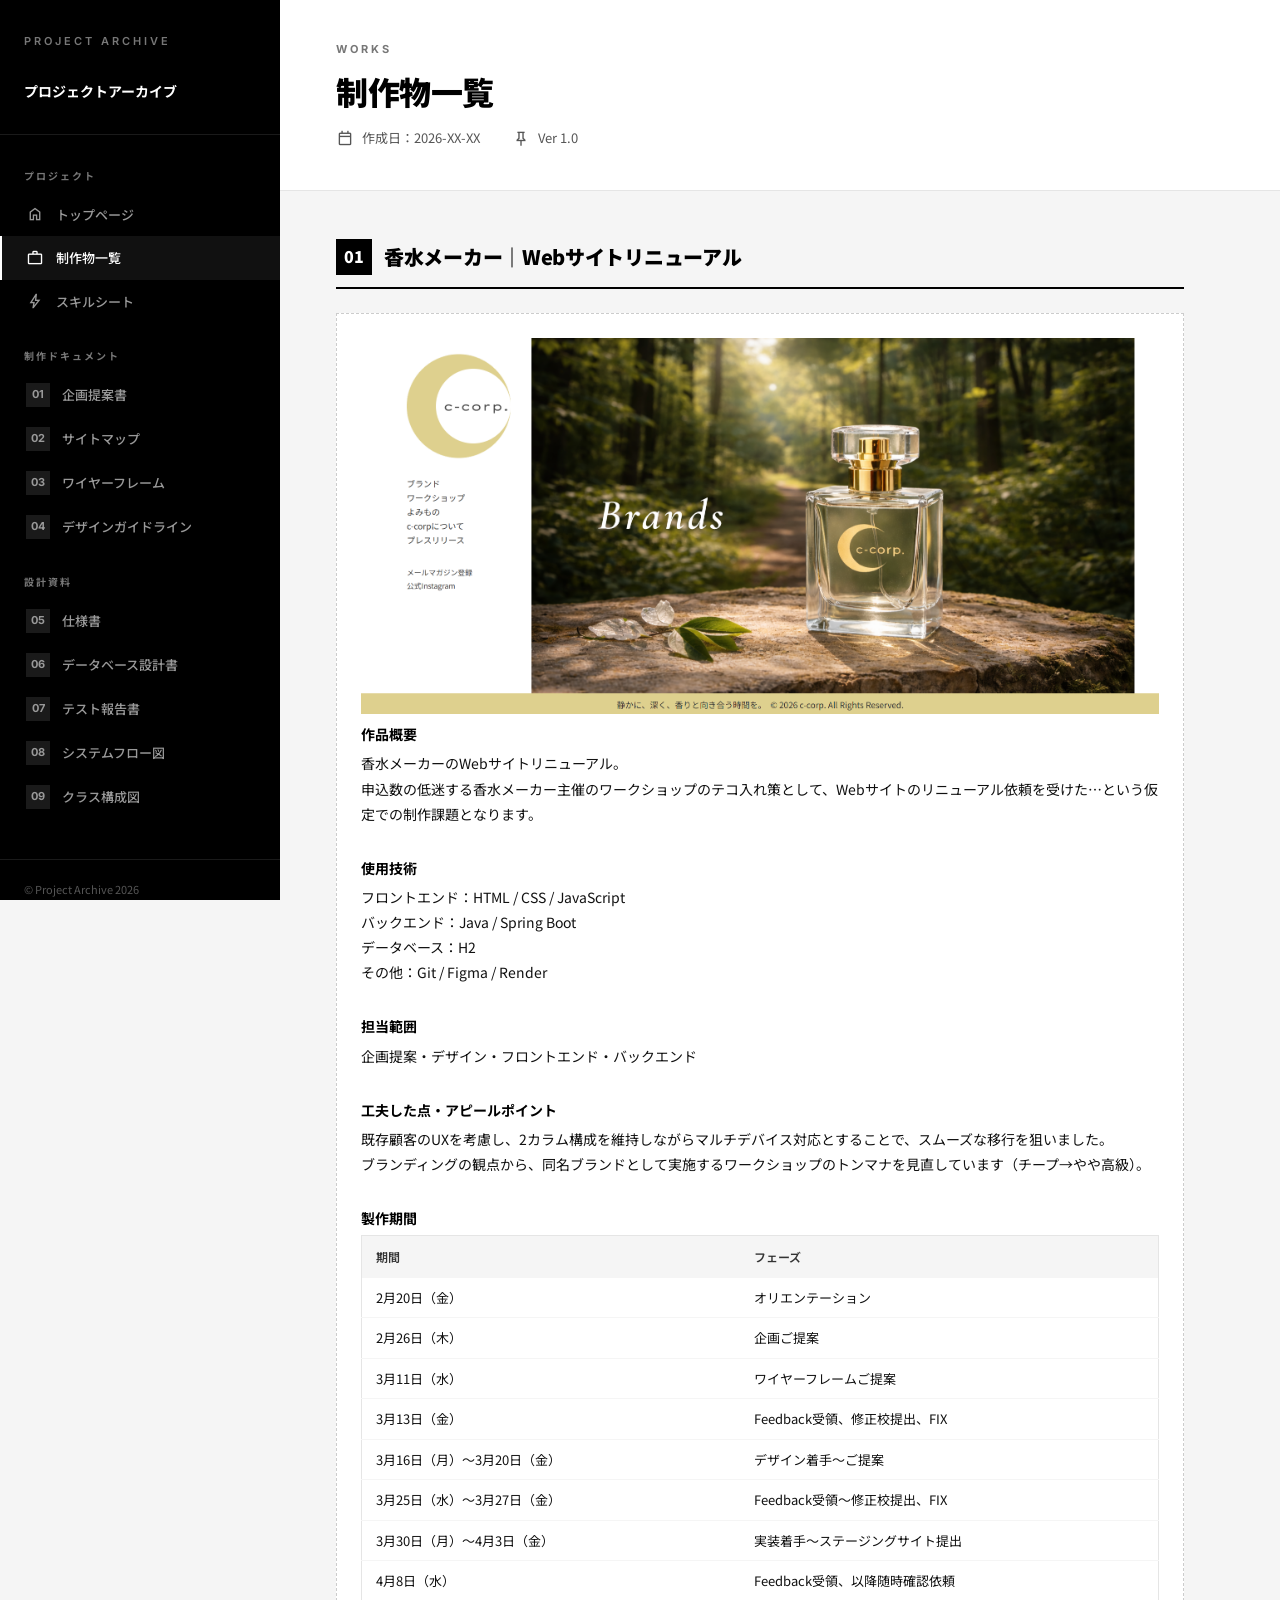
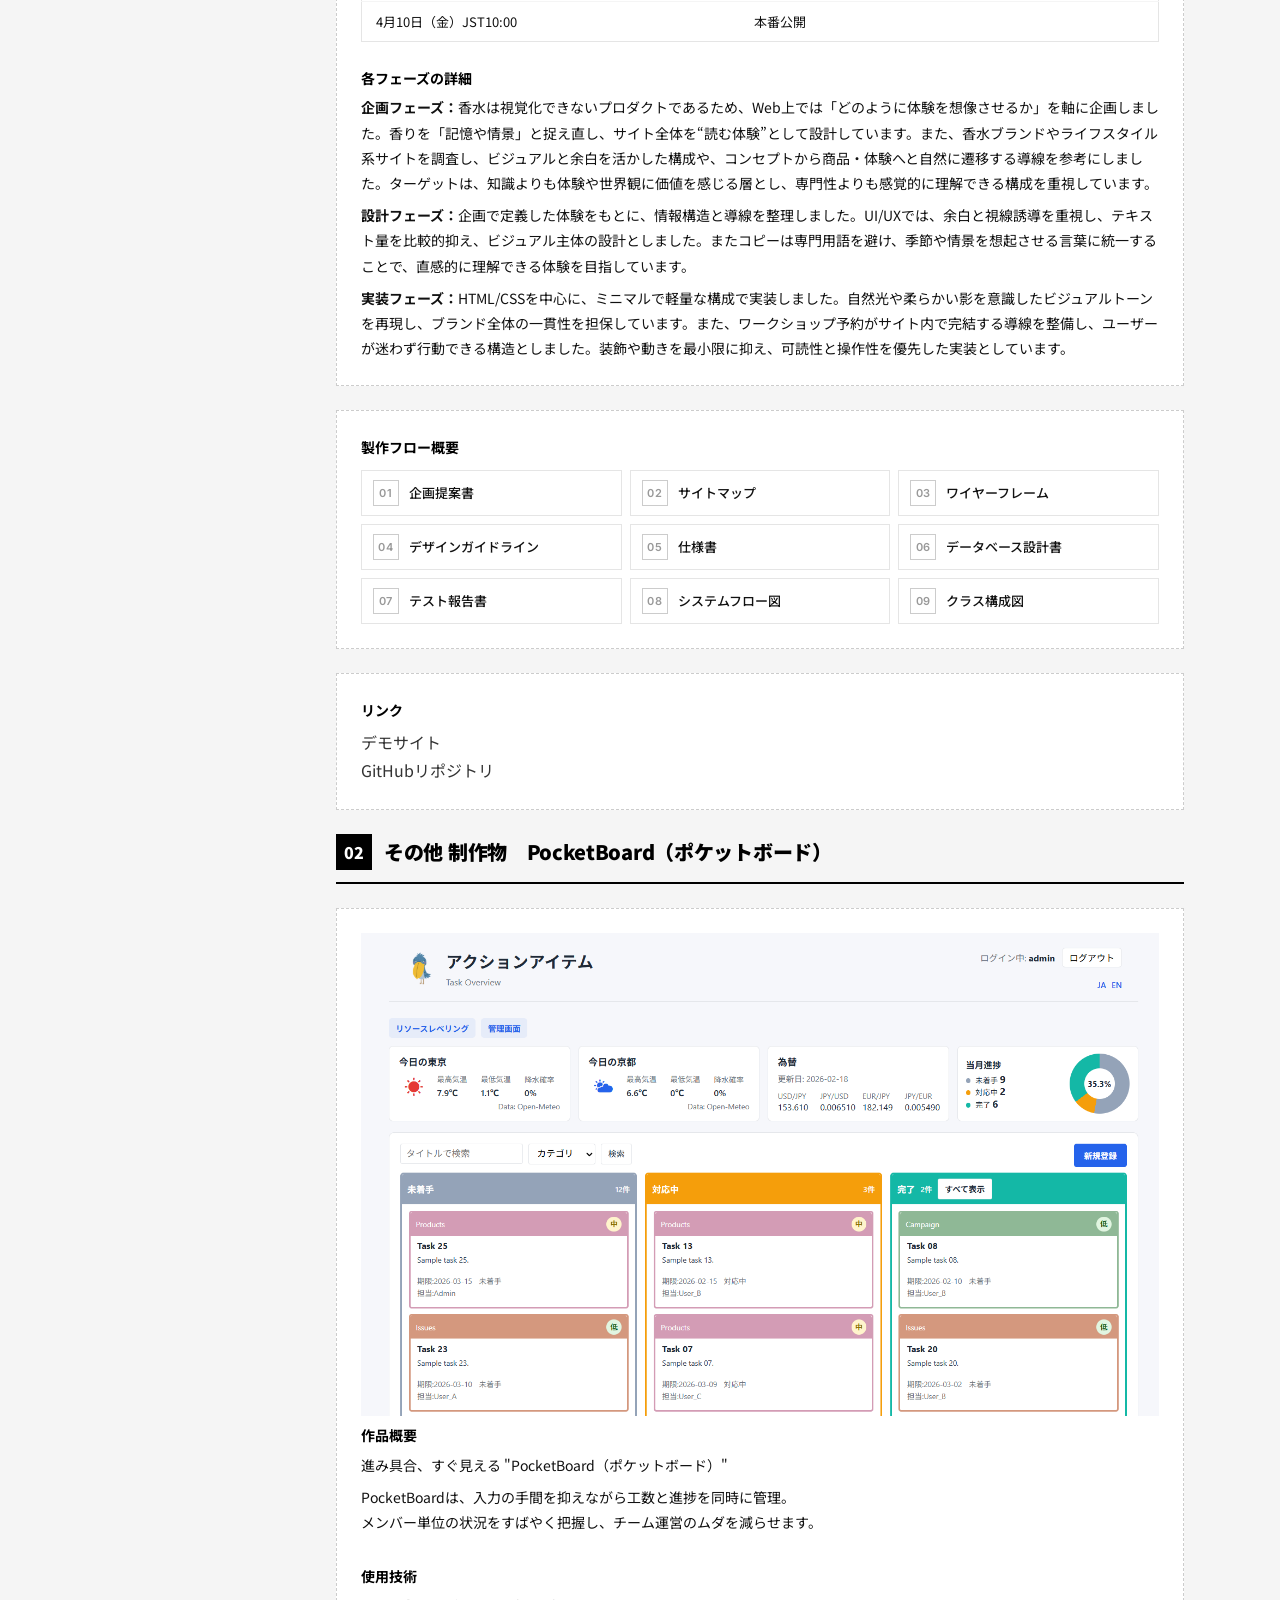
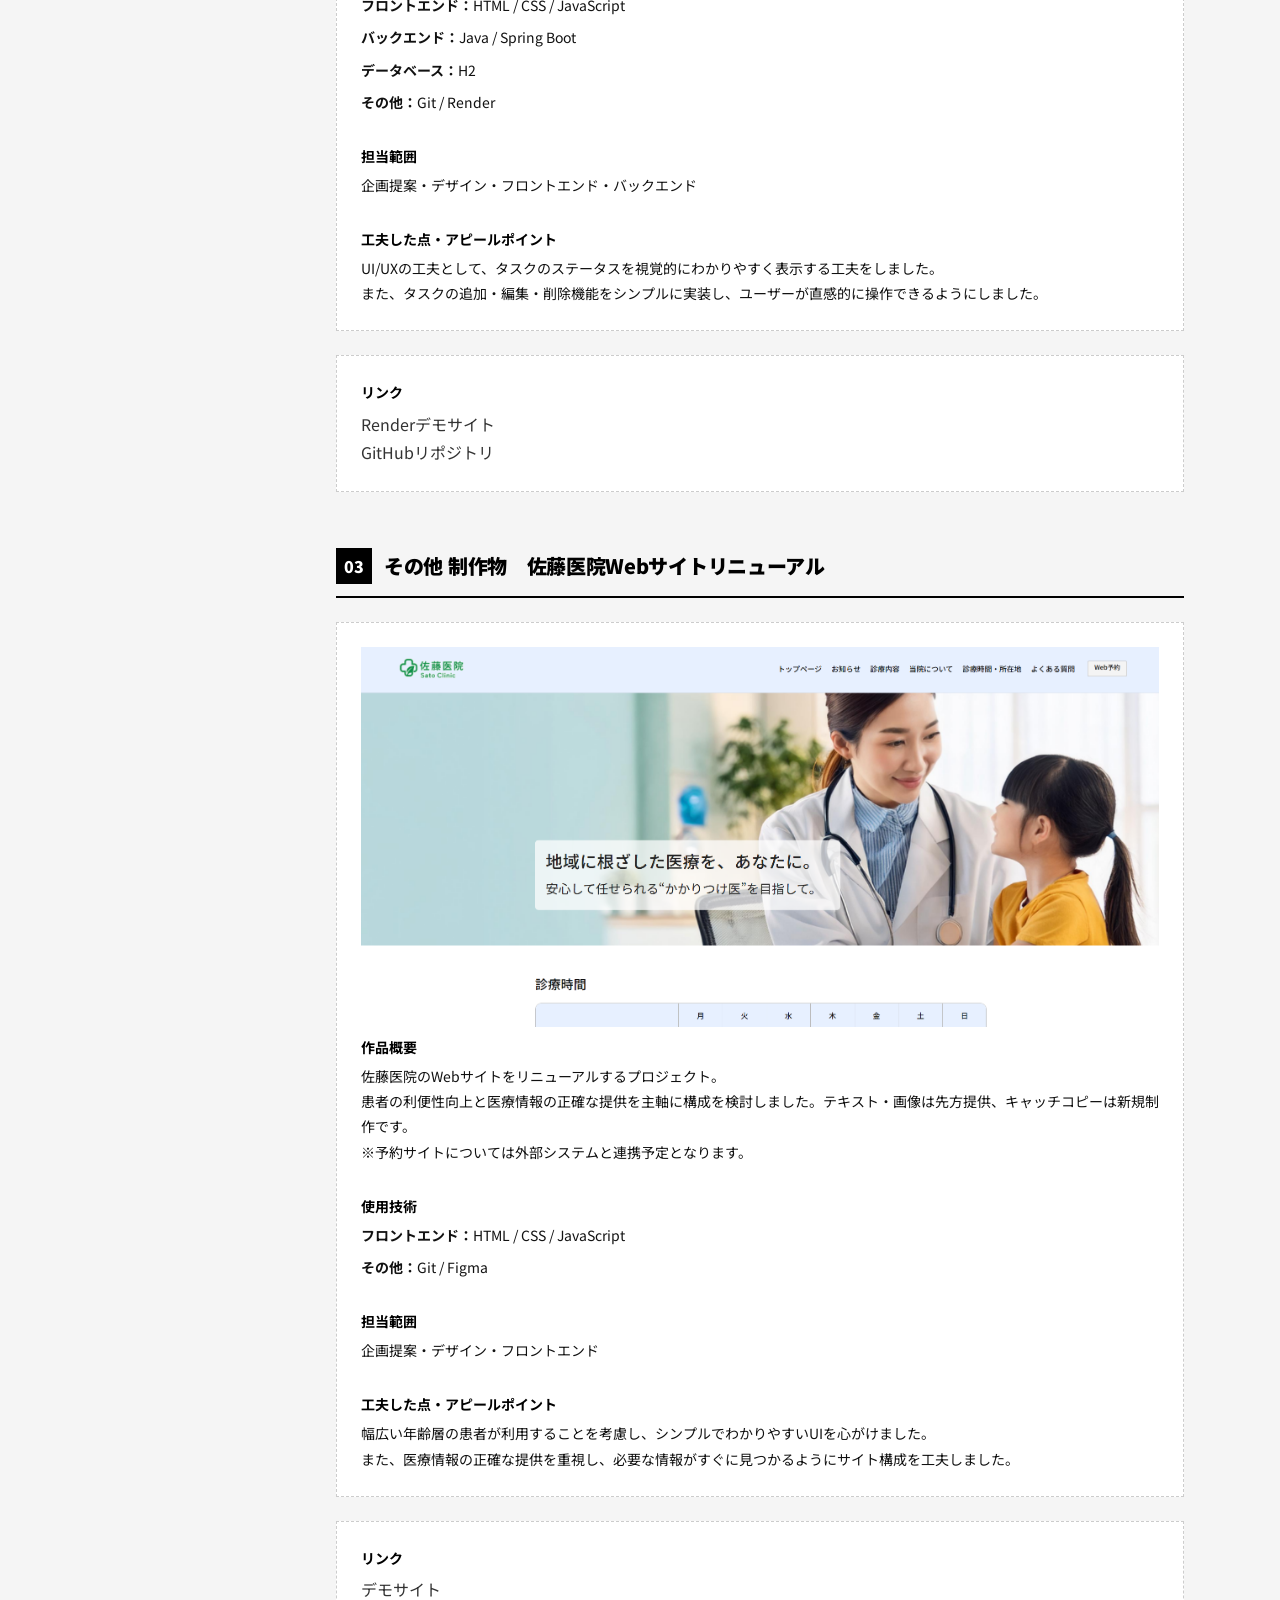
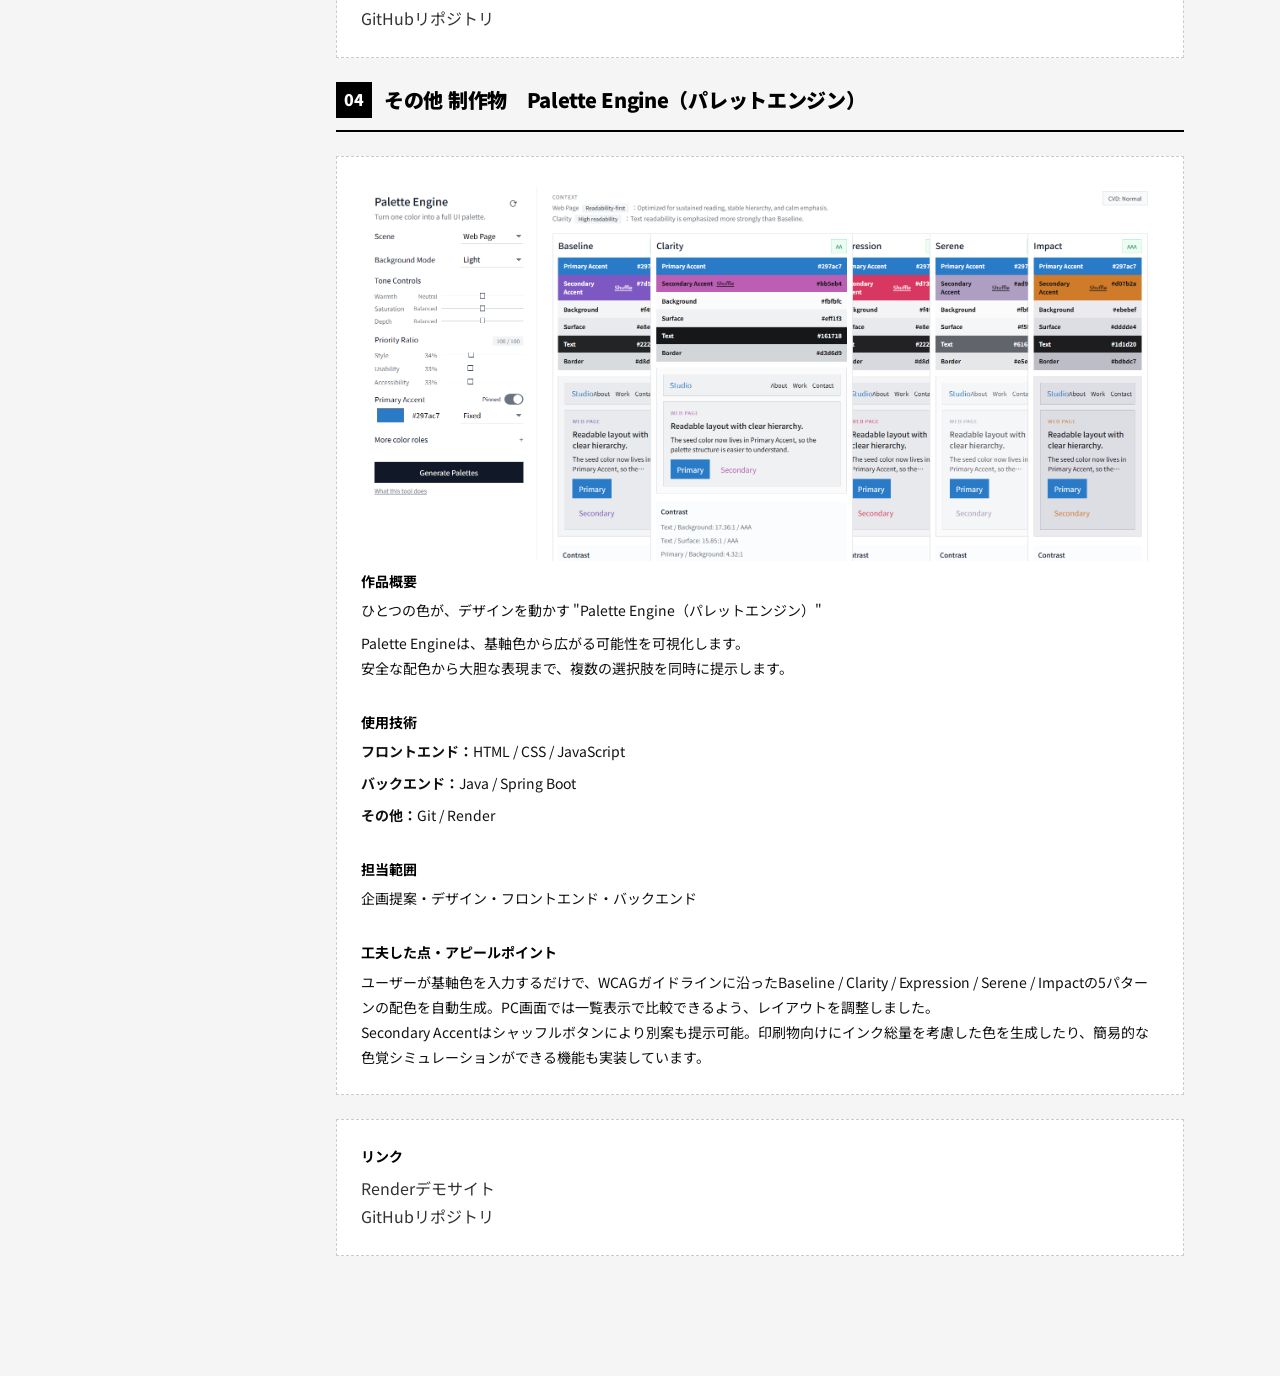
==== commit 132149c3: "表現調整" ====
--- a/works.html
+++ b/works.html
@@ -254,7 +254,8 @@
           <br>
           <div class="fill-label">工夫した点・アピールポイント</div>
           <p>
-            ユーザーが基軸色を入力するだけで、WCAGガイドラインに沿ったBaseline / Clarity / Expression / Serene / Impactの5パターンの配色を自動生成。<br>
+            ユーザーが基軸色を入力するだけで、WCAGガイドラインに沿ったBaseline / Clarity / Expression / Serene /
+            Impactの5パターンの配色を自動生成。PC画面では一覧表示で比較できるよう、レイアウトを調整しました。<br>
             Secondary Accentはシャッフルボタンにより別案も提示可能。印刷物向けにインク総量を考慮した色を生成したり、簡易的な色覚シミュレーションができる機能も実装しています。
           </p>
         </div>
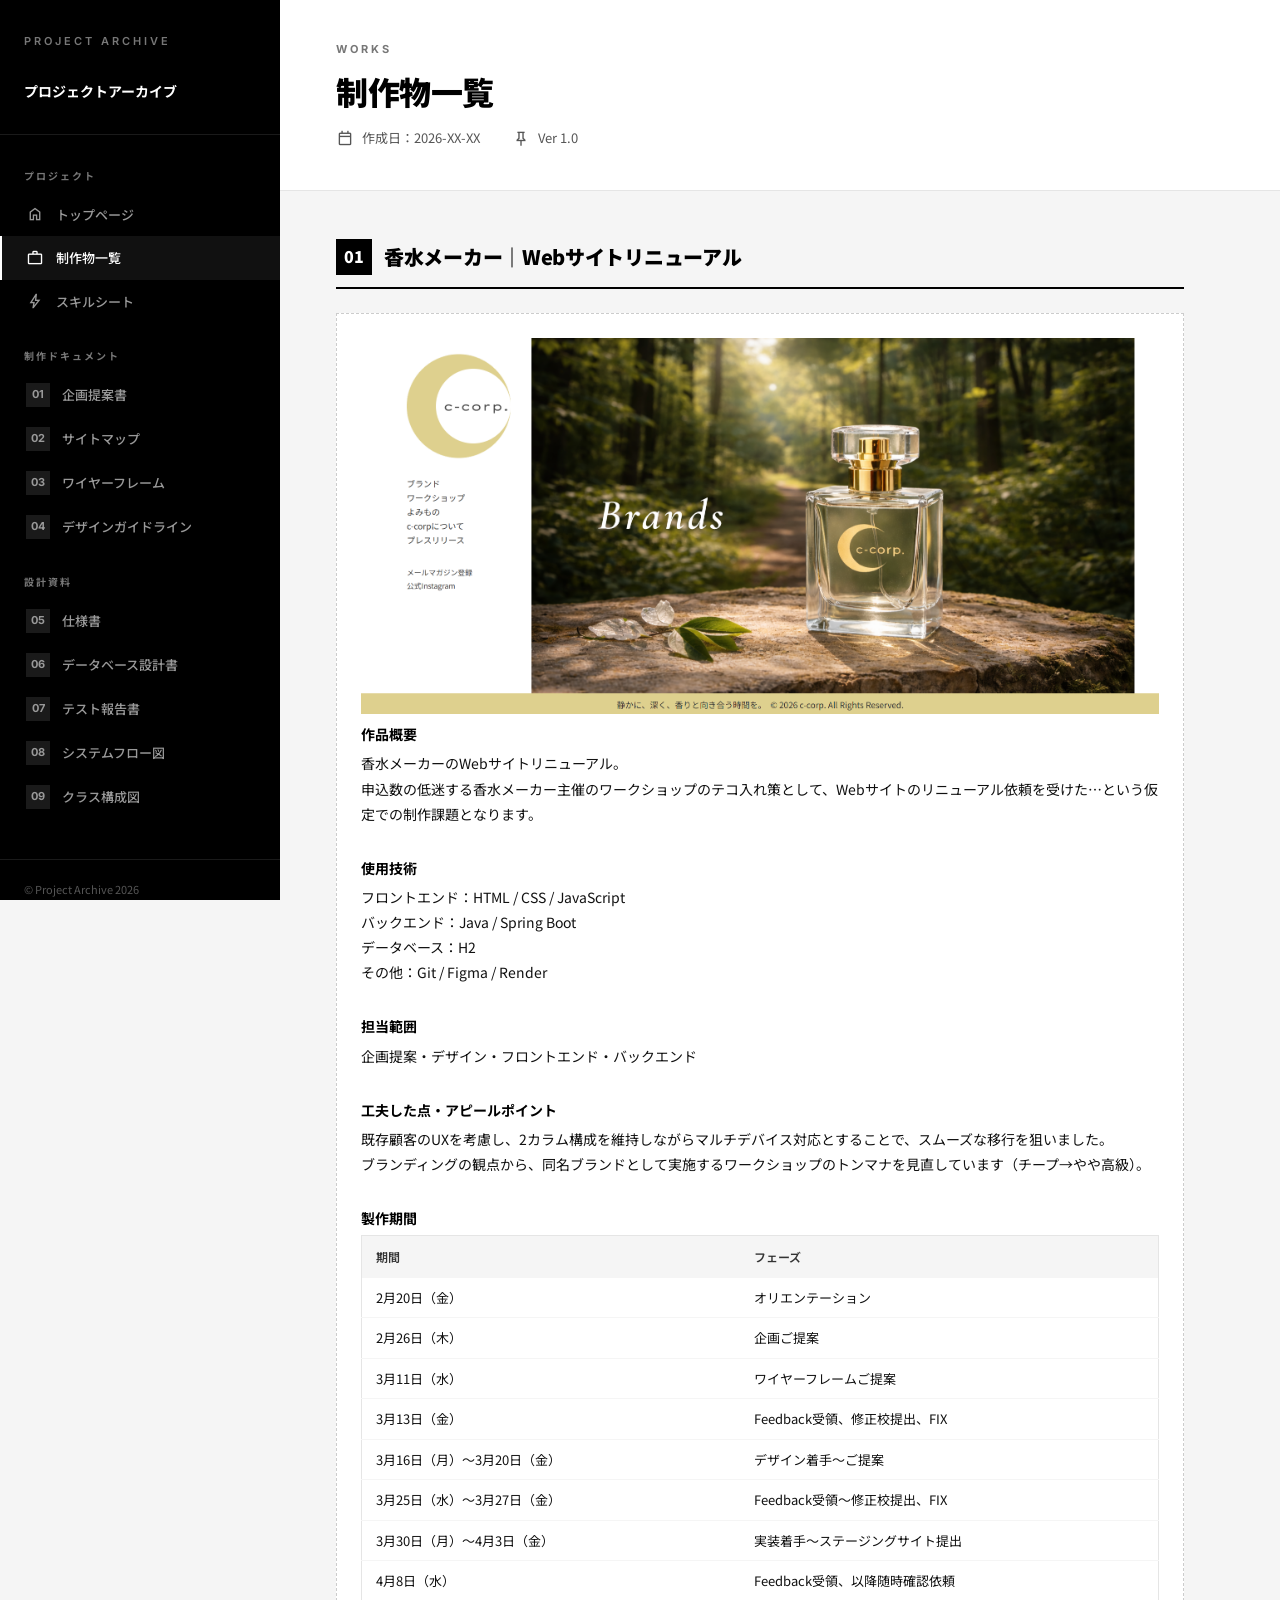
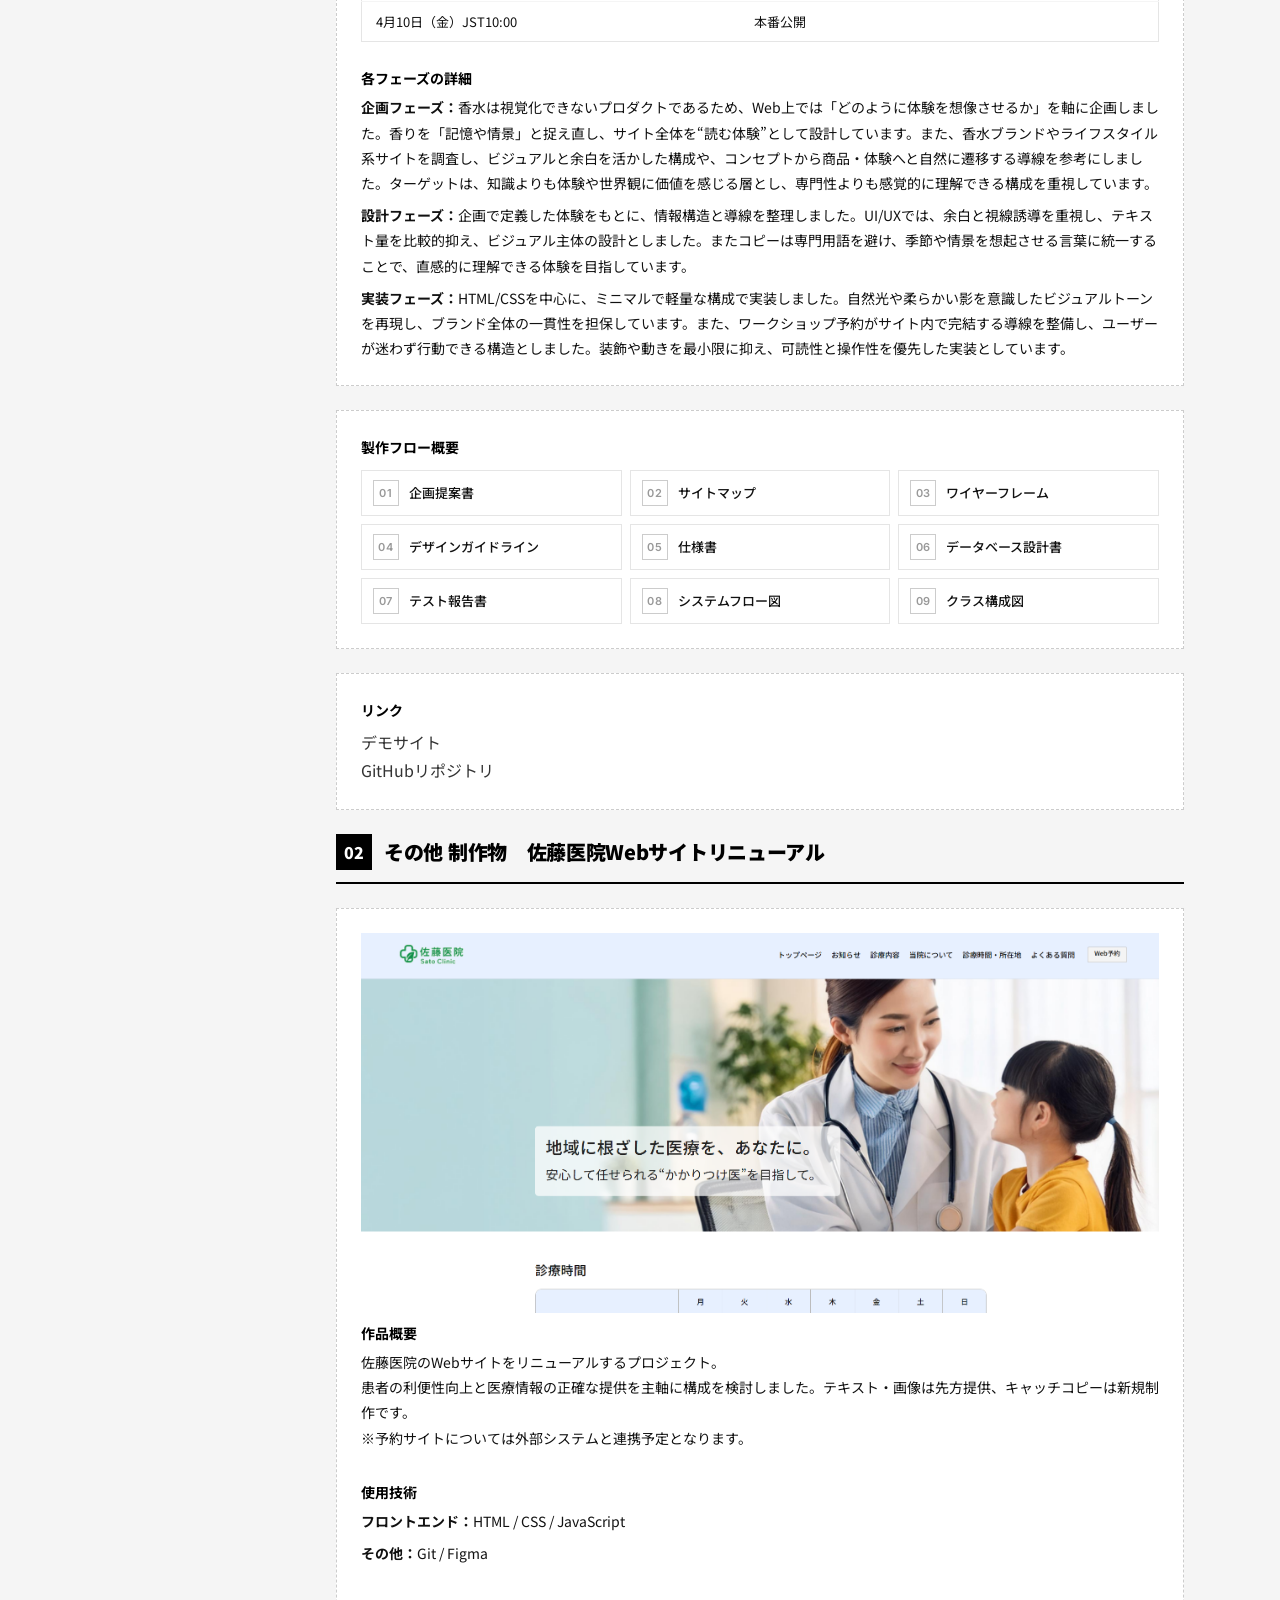
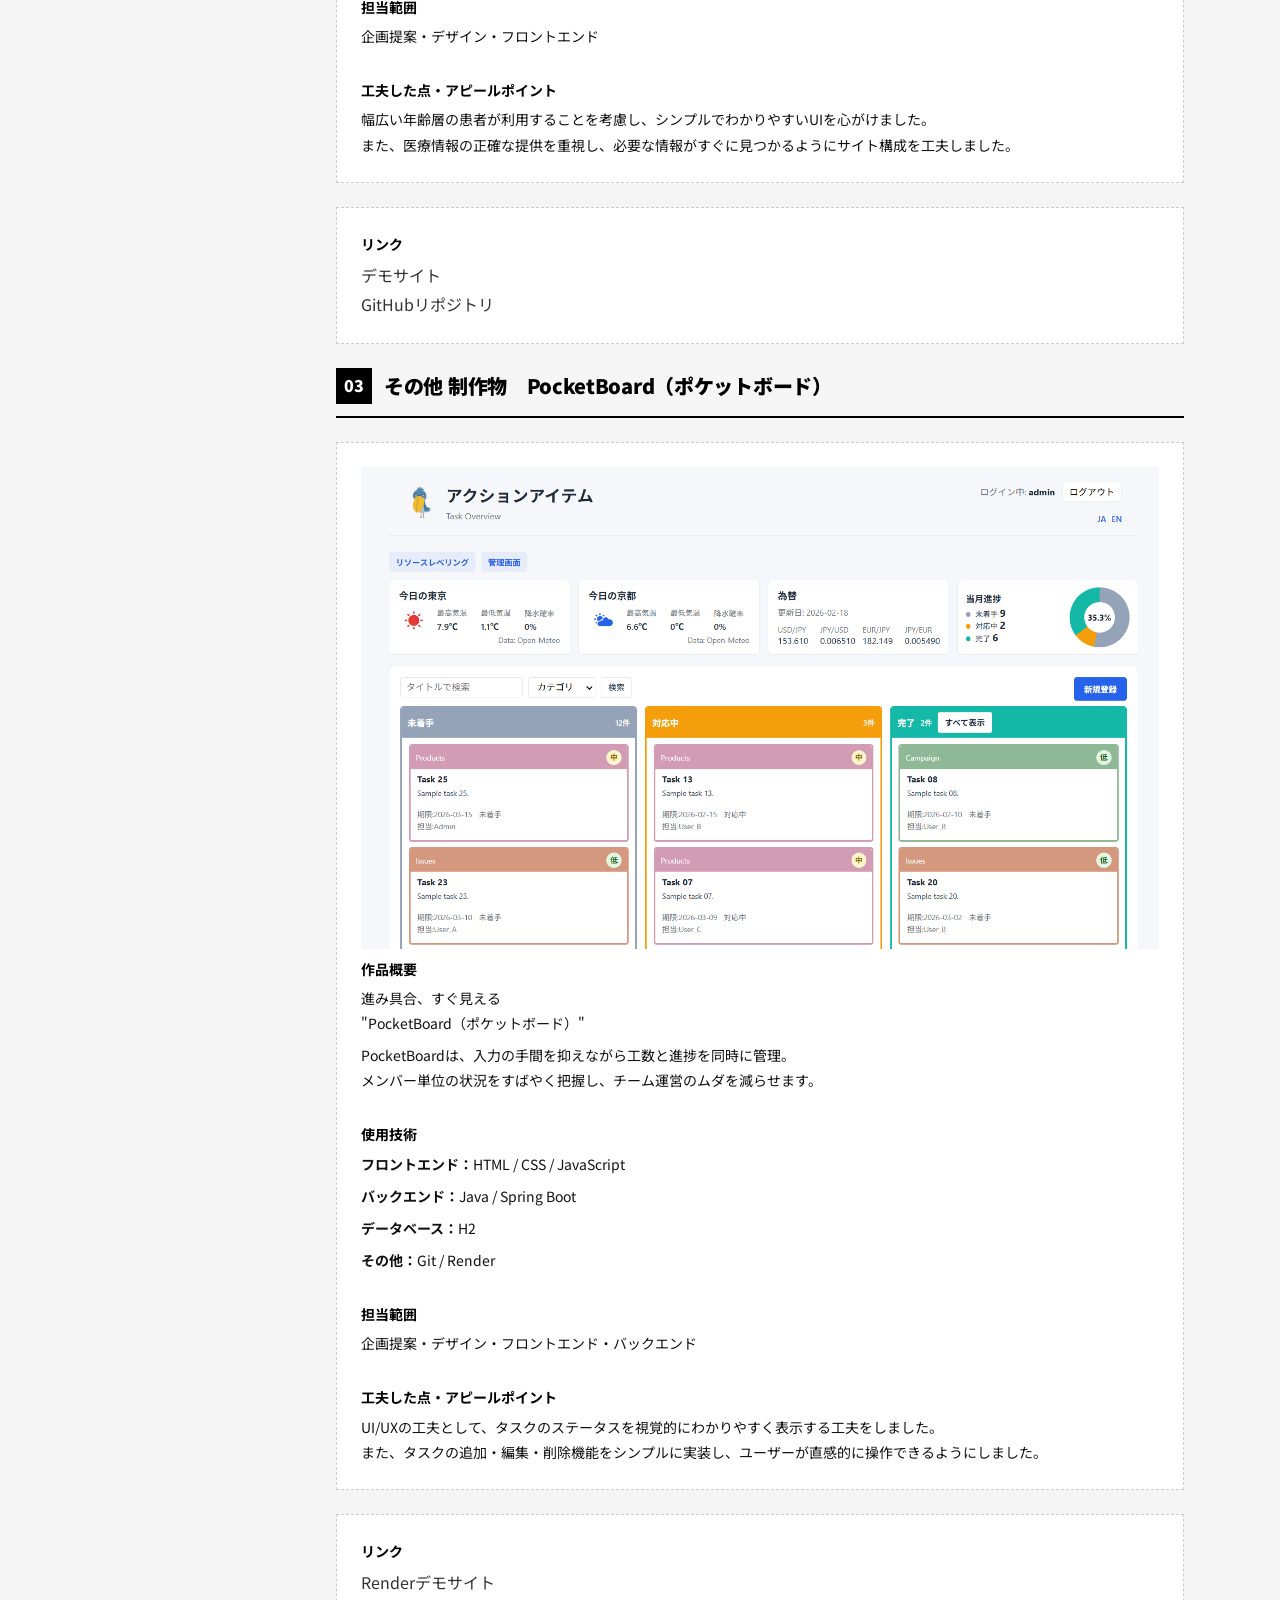
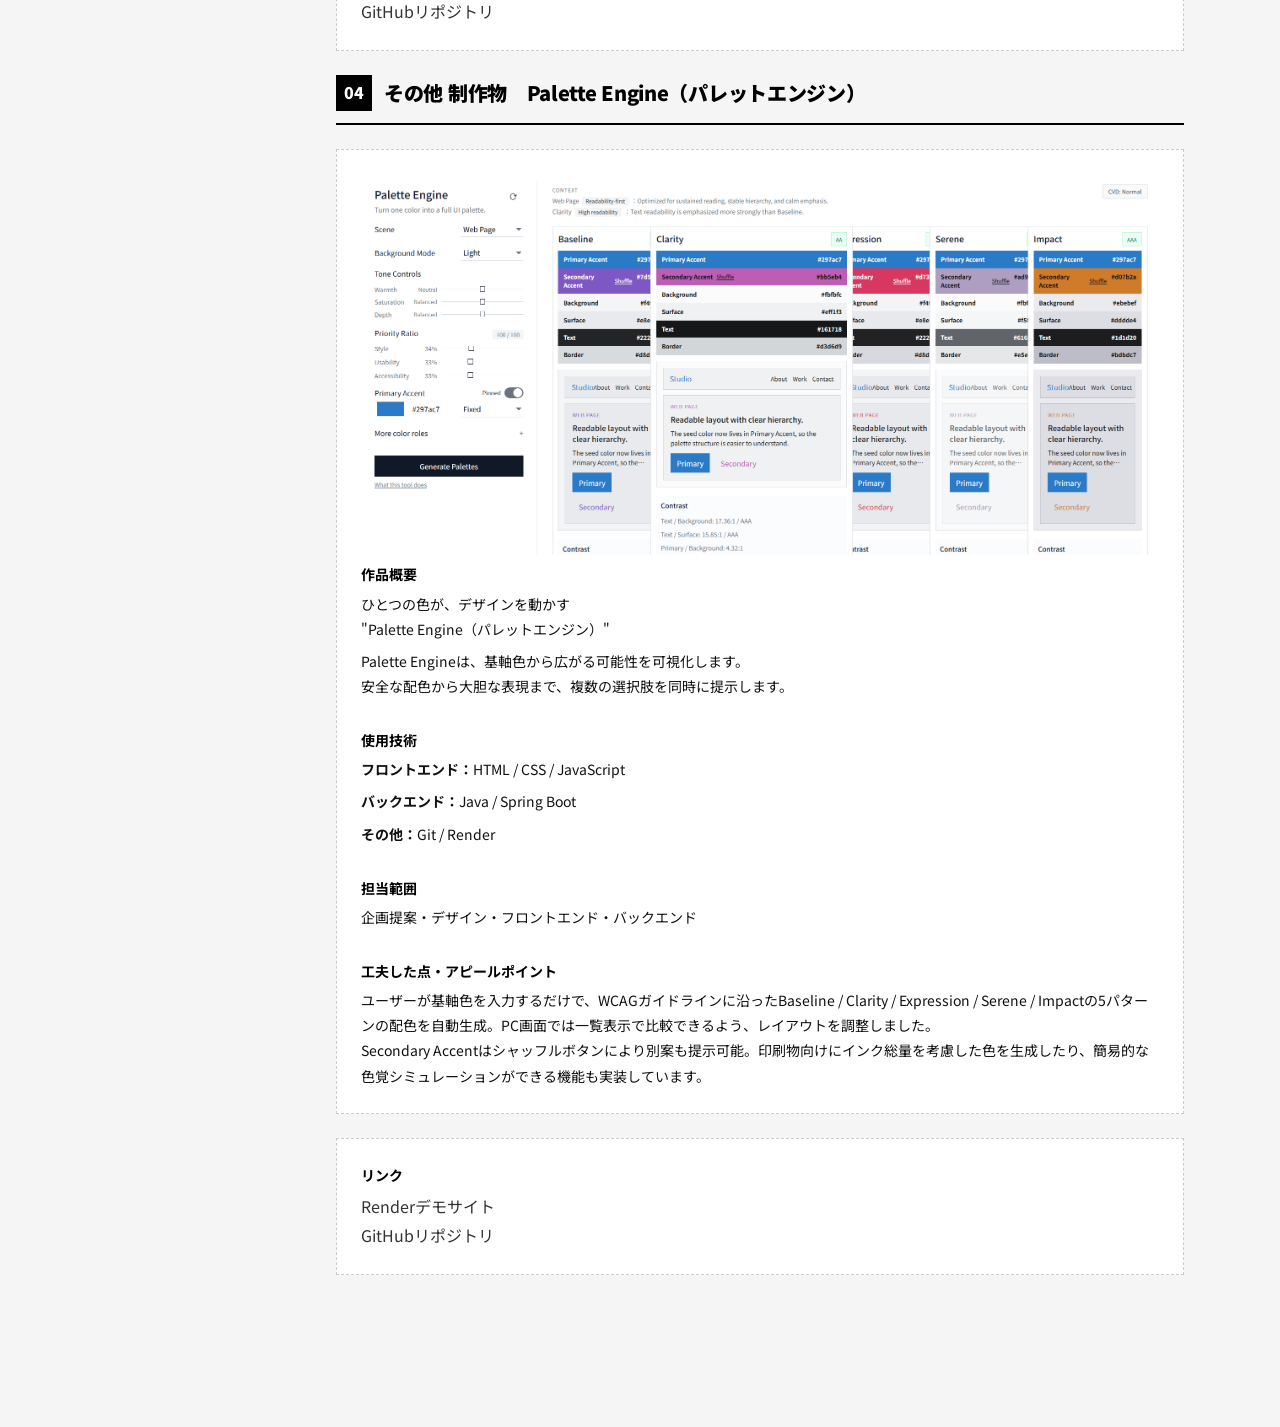
==== commit cbf412d9: "表現調整" ====
--- a/works.html
+++ b/works.html
@@ -166,6 +166,39 @@
           </div>
 
           <h2 class="section-title"><span class="section-icon"><span class="nav-number">02</span></span>その他
+            制作物　佐藤医院Webサイトリニューアル
+          </h2>
+
+          <div class="fill-block">
+            <img src="image/SS_satoclinic.png" alt="佐藤医院Webサイトイメージ">
+            <br>
+            <div class="fill-label">作品概要</div>
+            <p>佐藤医院のWebサイトをリニューアルするプロジェクト。<br>
+              患者の利便性向上と医療情報の正確な提供を主軸に構成を検討しました。テキスト・画像は先方提供、キャッチコピーは新規制作です。<br>
+              ※予約サイトについては外部システムと連携予定となります。</p>
+            <br>
+            <div class="fill-label">使用技術</div>
+            <p><strong>フロントエンド：</strong>HTML / CSS / JavaScript</p>
+            <p><strong>その他：</strong>Git / Figma</p>
+            <br>
+            <div class="fill-label">担当範囲</div>
+            <p>企画提案・デザイン・フロントエンド</p>
+            <br>
+            <div class="fill-label">工夫した点・アピールポイント</div>
+            <p>
+              幅広い年齢層の患者が利用することを考慮し、シンプルでわかりやすいUIを心がけました。<br>
+              また、医療情報の正確な提供を重視し、必要な情報がすぐに見つかるようにサイト構成を工夫しました。
+            </p>
+          </div>
+
+          <div class="fill-block">
+            <div class="fill-label">リンク</div>
+            <a href="https://202510-aw-noguchi.github.io/satoclinic_202603/">デモサイト</a><br>
+            <a href="https://github.com/202510-aw-noguchi/satoclinic_202603">GitHubリポジトリ</a>
+          </div>
+
+
+          <h2 class="section-title"><span class="section-icon"><span class="nav-number">03</span></span>その他
             制作物　PocketBoard（ポケットボード）
           </h2>
 
@@ -173,7 +206,8 @@
             <img src="image/SS_pocketboard.png" alt="ポケットボードイメージ">
             <br>
             <div class="fill-label">作品概要</div>
-            <p>進み具合、すぐ見える "PocketBoard（ポケットボード）"</p>
+            <p>進み具合、すぐ見える<br>
+              "PocketBoard（ポケットボード）"</p>
             <p>PocketBoardは、入力の手間を抑えながら工数と進捗を同時に管理。<br>
               メンバー単位の状況をすばやく把握し、チーム運営のムダを減らせます。</p>
             <br>
@@ -198,73 +232,41 @@
             <a href="https://pocketboard-202603.onrender.com">Renderデモサイト</a><br>
             <a href="https://github.com/202510-aw-noguchi/PocketBoard_202603">GitHubリポジトリ</a>
           </div>
-        </section>
-
-        <h2 class="section-title"><span class="section-icon"><span class="nav-number">03</span></span>その他
-          制作物　佐藤医院Webサイトリニューアル
-        </h2>
-
-        <div class="fill-block">
-          <img src="image/SS_satoclinic.png" alt="佐藤医院Webサイトイメージ">
-          <br>
-          <div class="fill-label">作品概要</div>
-          <p>佐藤医院のWebサイトをリニューアルするプロジェクト。<br>
-            患者の利便性向上と医療情報の正確な提供を主軸に構成を検討しました。テキスト・画像は先方提供、キャッチコピーは新規制作です。<br>
-            ※予約サイトについては外部システムと連携予定となります。</p>
-          <br>
-          <div class="fill-label">使用技術</div>
-          <p><strong>フロントエンド：</strong>HTML / CSS / JavaScript</p>
-          <p><strong>その他：</strong>Git / Figma</p>
-          <br>
-          <div class="fill-label">担当範囲</div>
-          <p>企画提案・デザイン・フロントエンド</p>
-          <br>
-          <div class="fill-label">工夫した点・アピールポイント</div>
-          <p>
-            幅広い年齢層の患者が利用することを考慮し、シンプルでわかりやすいUIを心がけました。<br>
-            また、医療情報の正確な提供を重視し、必要な情報がすぐに見つかるようにサイト構成を工夫しました。
-          </p>
-        </div>
-
-        <div class="fill-block">
-          <div class="fill-label">リンク</div>
-          <a href="https://202510-aw-noguchi.github.io/satoclinic_202603/">デモサイト</a><br>
-          <a href="https://github.com/202510-aw-noguchi/satoclinic_202603">GitHubリポジトリ</a>
-        </div>
-
-        <h2 class="section-title"><span class="section-icon"><span class="nav-number">04</span></span>その他
-          制作物　Palette Engine（パレットエンジン）
-        </h2>
-
-        <div class="fill-block">
-          <img src="image/SS_color.png" alt="Palette Engineイメージ">
-          <br>
-          <div class="fill-label">作品概要</div>
-          <p>ひとつの色が、デザインを動かす "Palette Engine（パレットエンジン）"</p>
-          <p>Palette Engineは、基軸色から広がる可能性を可視化します。<br>
-            安全な配色から大胆な表現まで、複数の選択肢を同時に提示します。</p>
-          <br>
-          <div class="fill-label">使用技術</div>
-          <p><strong>フロントエンド：</strong>HTML / CSS / JavaScript</p>
-          <p><strong>バックエンド：</strong>Java / Spring Boot</p>
-          <p><strong>その他：</strong>Git / Render</p>
-          <br>
-          <div class="fill-label">担当範囲</div>
-          <p>企画提案・デザイン・フロントエンド・バックエンド</p>
-          <br>
-          <div class="fill-label">工夫した点・アピールポイント</div>
-          <p>
-            ユーザーが基軸色を入力するだけで、WCAGガイドラインに沿ったBaseline / Clarity / Expression / Serene /
-            Impactの5パターンの配色を自動生成。PC画面では一覧表示で比較できるよう、レイアウトを調整しました。<br>
-            Secondary Accentはシャッフルボタンにより別案も提示可能。印刷物向けにインク総量を考慮した色を生成したり、簡易的な色覚シミュレーションができる機能も実装しています。
-          </p>
-        </div>
-
-        <div class="fill-block">
-          <div class="fill-label">リンク</div>
-          <a href="https://color-202603.onrender.com/">Renderデモサイト</a><br>
-          <a href="https://github.com/202510-aw-noguchi/Color_202603">GitHubリポジトリ</a>
-        </div>
+
+          <h2 class="section-title"><span class="section-icon"><span class="nav-number">04</span></span>その他
+            制作物　Palette Engine（パレットエンジン）
+          </h2>
+
+          <div class="fill-block">
+            <img src="image/SS_color.png" alt="Palette Engineイメージ">
+            <br>
+            <div class="fill-label">作品概要</div>
+            <p>ひとつの色が、デザインを動かす<br>
+              "Palette Engine（パレットエンジン）"</p>
+            <p>Palette Engineは、基軸色から広がる可能性を可視化します。<br>
+              安全な配色から大胆な表現まで、複数の選択肢を同時に提示します。</p>
+            <br>
+            <div class="fill-label">使用技術</div>
+            <p><strong>フロントエンド：</strong>HTML / CSS / JavaScript</p>
+            <p><strong>バックエンド：</strong>Java / Spring Boot</p>
+            <p><strong>その他：</strong>Git / Render</p>
+            <br>
+            <div class="fill-label">担当範囲</div>
+            <p>企画提案・デザイン・フロントエンド・バックエンド</p>
+            <br>
+            <div class="fill-label">工夫した点・アピールポイント</div>
+            <p>
+              ユーザーが基軸色を入力するだけで、WCAGガイドラインに沿ったBaseline / Clarity / Expression / Serene /
+              Impactの5パターンの配色を自動生成。PC画面では一覧表示で比較できるよう、レイアウトを調整しました。<br>
+              Secondary Accentはシャッフルボタンにより別案も提示可能。印刷物向けにインク総量を考慮した色を生成したり、簡易的な色覚シミュレーションができる機能も実装しています。
+            </p>
+          </div>
+
+          <div class="fill-block">
+            <div class="fill-label">リンク</div>
+            <a href="https://color-202603.onrender.com/">Renderデモサイト</a><br>
+            <a href="https://github.com/202510-aw-noguchi/Color_202603">GitHubリポジトリ</a>
+          </div>
 
         </section>
 
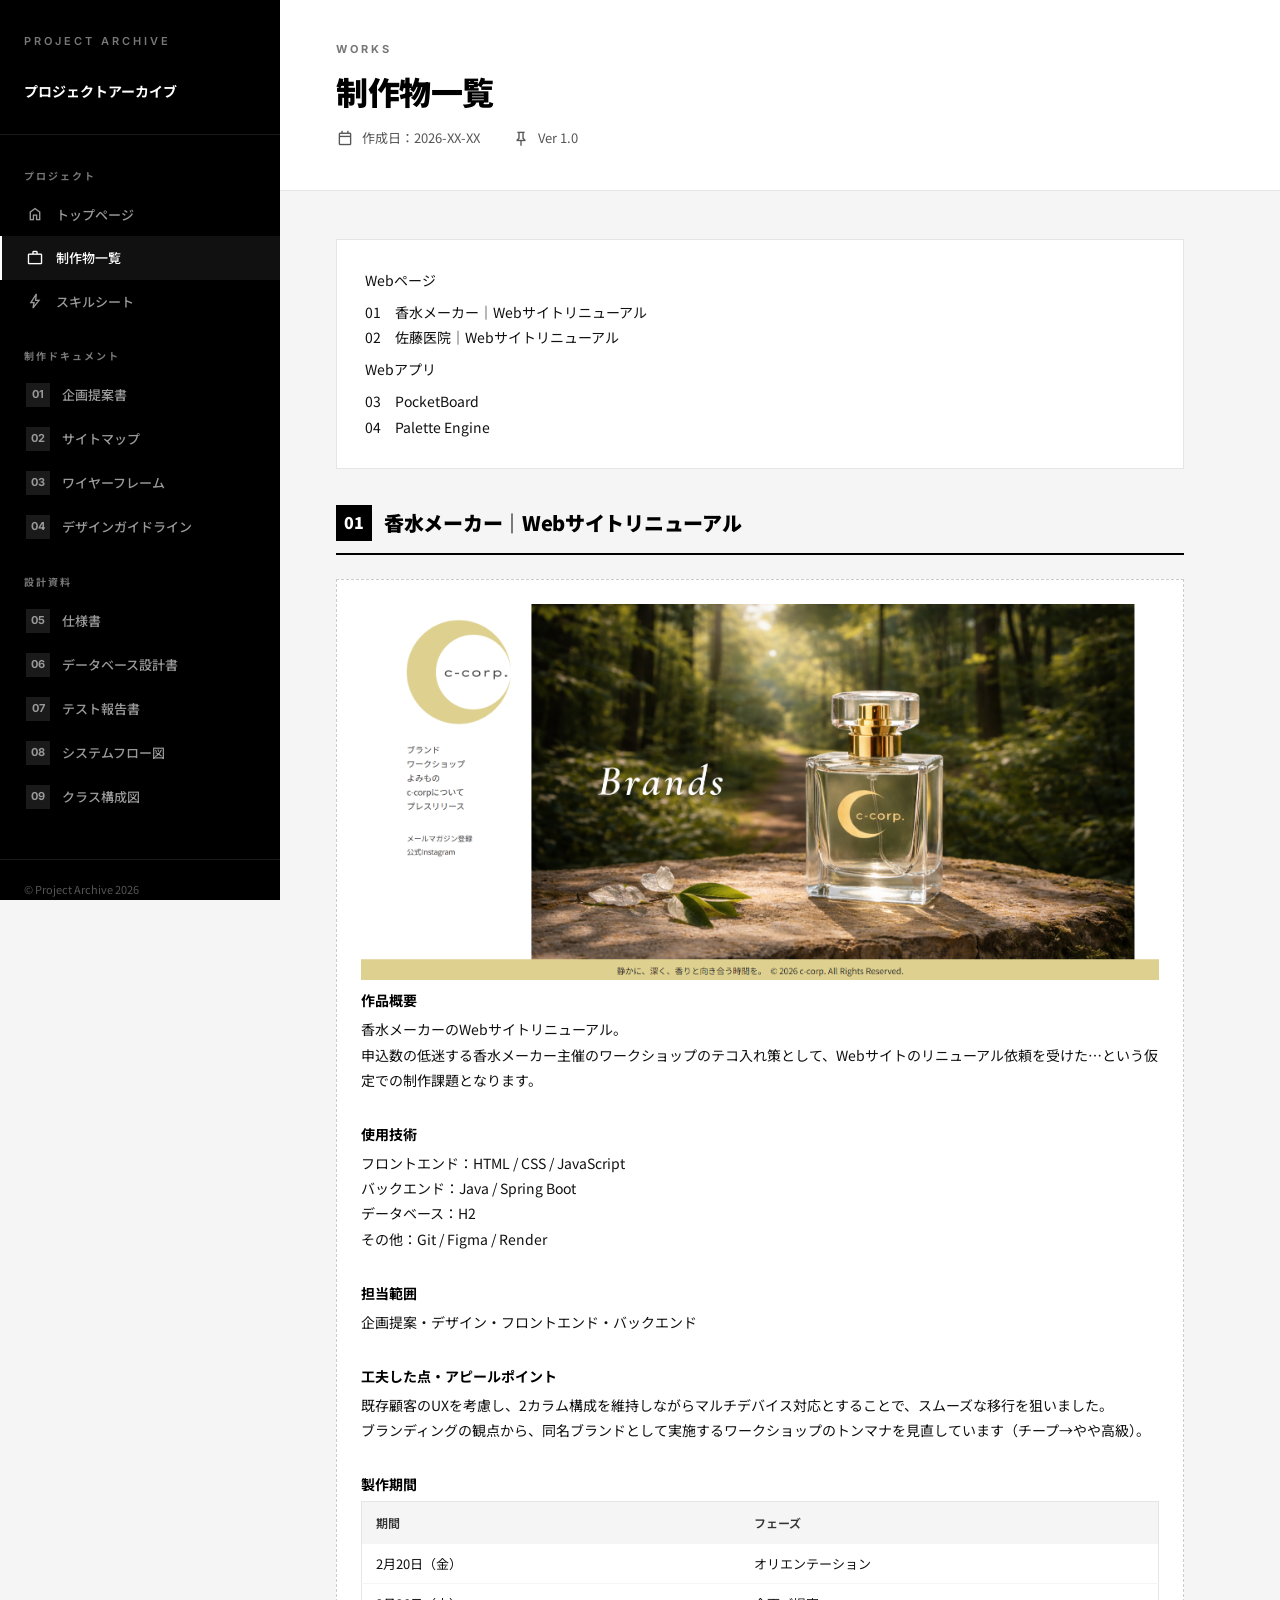
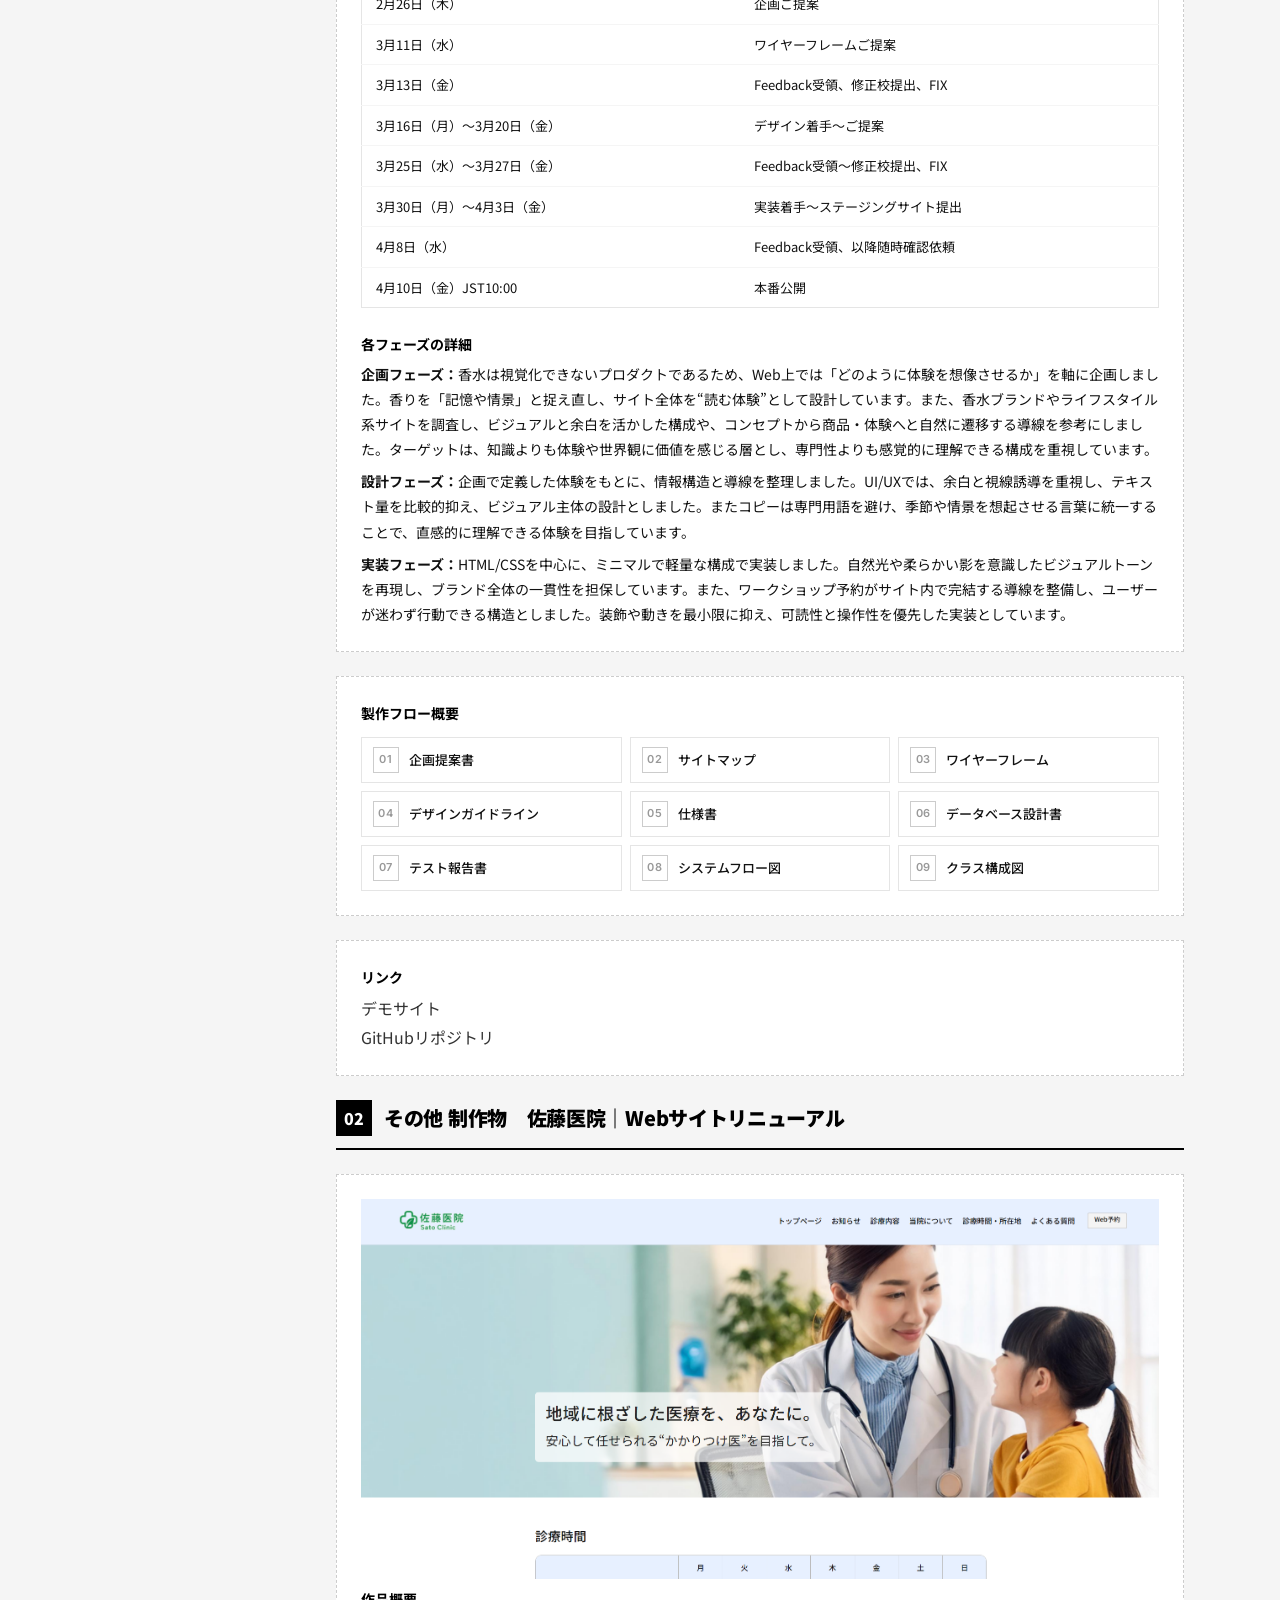
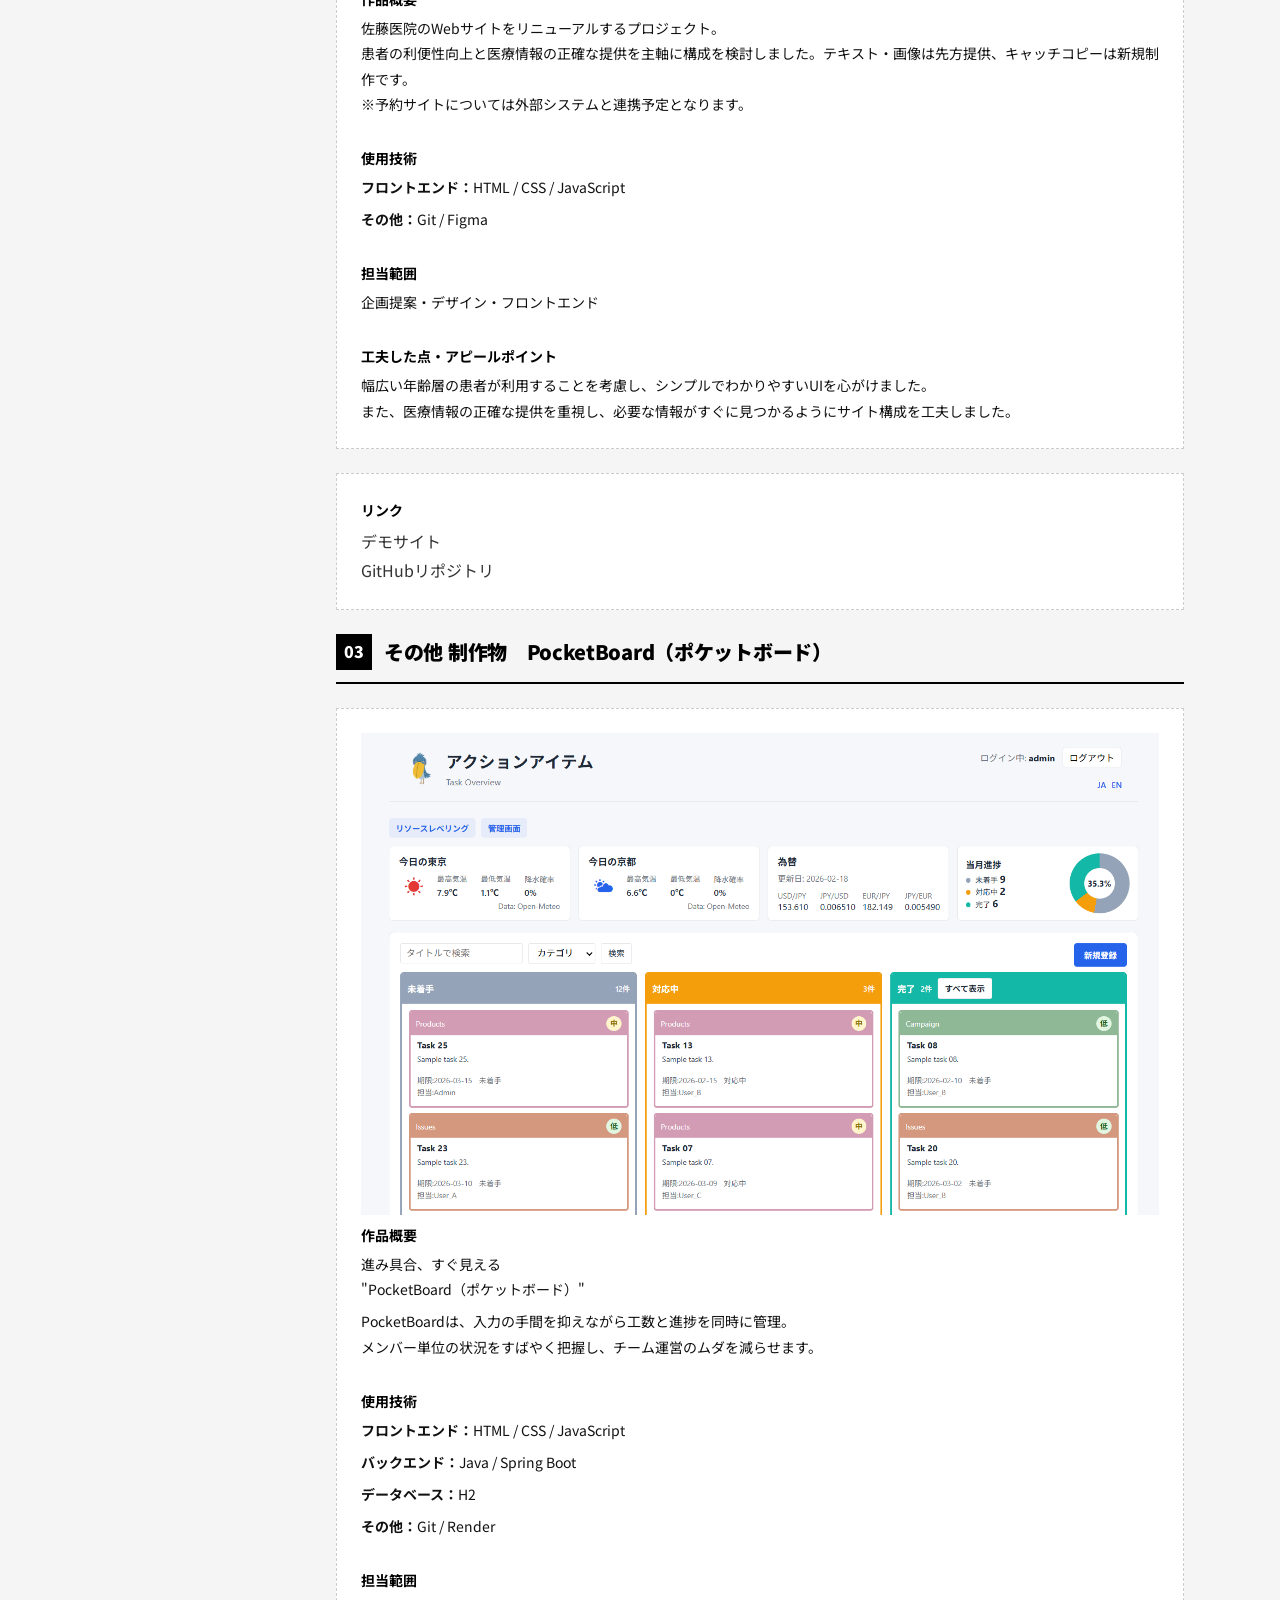
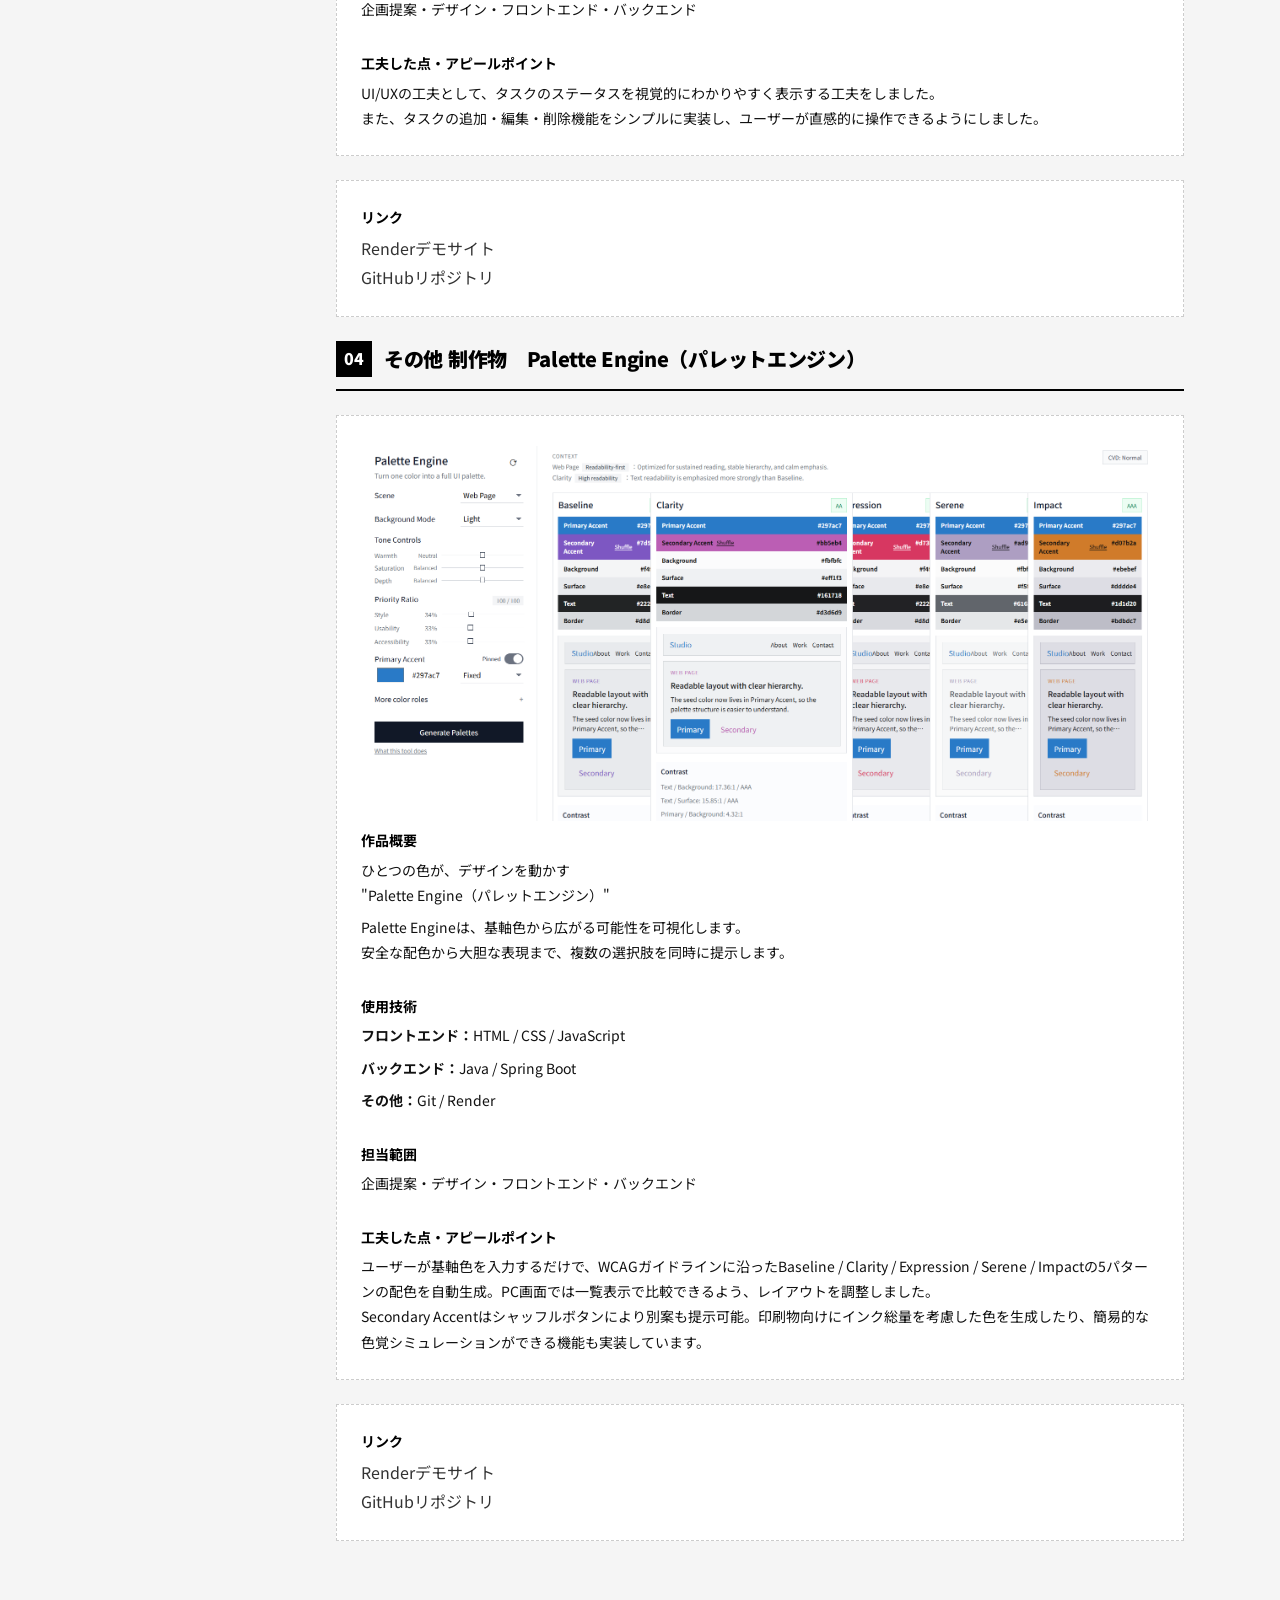
==== commit c4f7f87c: "index追加" ====
--- a/works.html
+++ b/works.html
@@ -28,6 +28,19 @@
       line-height: 1.5;
       border-bottom: 1px solid var(--gray-100);
     }
+
+    .toc .toc-list li a::before {
+      content: none;
+    }
+
+    .toc p,
+    .toc a {
+      font-family: var(--font-ja);
+      font-size: 14px;
+      font-weight: 400;
+      line-height: 1.8;
+      color: var(--text);
+    }
   </style>
 </head>
 
@@ -51,8 +64,19 @@
 
       <div class="doc-body">
 
+        <div class="toc">
+          <p>Webページ</p>
+          <p><a href="#sec1">01　香水メーカー｜Webサイトリニューアル</a><br>
+            <a href="#sec2">02　佐藤医院｜Webサイトリニューアル</a>
+          </p>
+          <p>Webアプリ</p>
+          <p><a href="#sec3">03　PocketBoard</a><br>
+            <a href="#sec4">04　Palette Engine</a>
+          </p>
+        </div>
+
         <section class="section">
-          <h2 class="section-title"><span class="section-icon"><span class="nav-number">01</span></span>
+          <h2 id="sec1" class="section-title"><span class="section-icon"><span class="nav-number">01</span></span>
             香水メーカー｜Webサイトリニューアル</h2>
 
           <div class="fill-block">
@@ -146,7 +170,8 @@
               <li><a href="./docs/03-wireframe.html"><span class="flow-links-num">03</span><span>ワイヤーフレーム</span></a>
               </li>
               <li><a href="./docs/04-design-guide.html"><span
-                    class="flow-links-num">04</span><span>デザインガイドライン</span></a></li>
+                    class="flow-links-num">04</span><span>デザインガイドライン</span></a>
+              </li>
               <li><a href="./docs/05-specification.html"><span class="flow-links-num">05</span><span>仕様書</span></a></li>
               <li><a href="./docs/06-db-design.html"><span class="flow-links-num">06</span><span>データベース設計書</span></a>
               </li>
@@ -165,8 +190,8 @@
             <a href="#">GitHubリポジトリ</a>
           </div>
 
-          <h2 class="section-title"><span class="section-icon"><span class="nav-number">02</span></span>その他
-            制作物　佐藤医院Webサイトリニューアル
+          <h2 id="sec2" class="section-title"><span class="section-icon"><span class="nav-number">02</span></span>その他
+            制作物　佐藤医院｜Webサイトリニューアル
           </h2>
 
           <div class="fill-block">
@@ -198,7 +223,7 @@
           </div>
 
 
-          <h2 class="section-title"><span class="section-icon"><span class="nav-number">03</span></span>その他
+          <h2 id="sec3" class="section-title"><span class="section-icon"><span class="nav-number">03</span></span>その他
             制作物　PocketBoard（ポケットボード）
           </h2>
 
@@ -233,7 +258,7 @@
             <a href="https://github.com/202510-aw-noguchi/PocketBoard_202603">GitHubリポジトリ</a>
           </div>
 
-          <h2 class="section-title"><span class="section-icon"><span class="nav-number">04</span></span>その他
+          <h2 id="sec4" class="section-title"><span class="section-icon"><span class="nav-number">04</span></span>その他
             制作物　Palette Engine（パレットエンジン）
           </h2>
 
